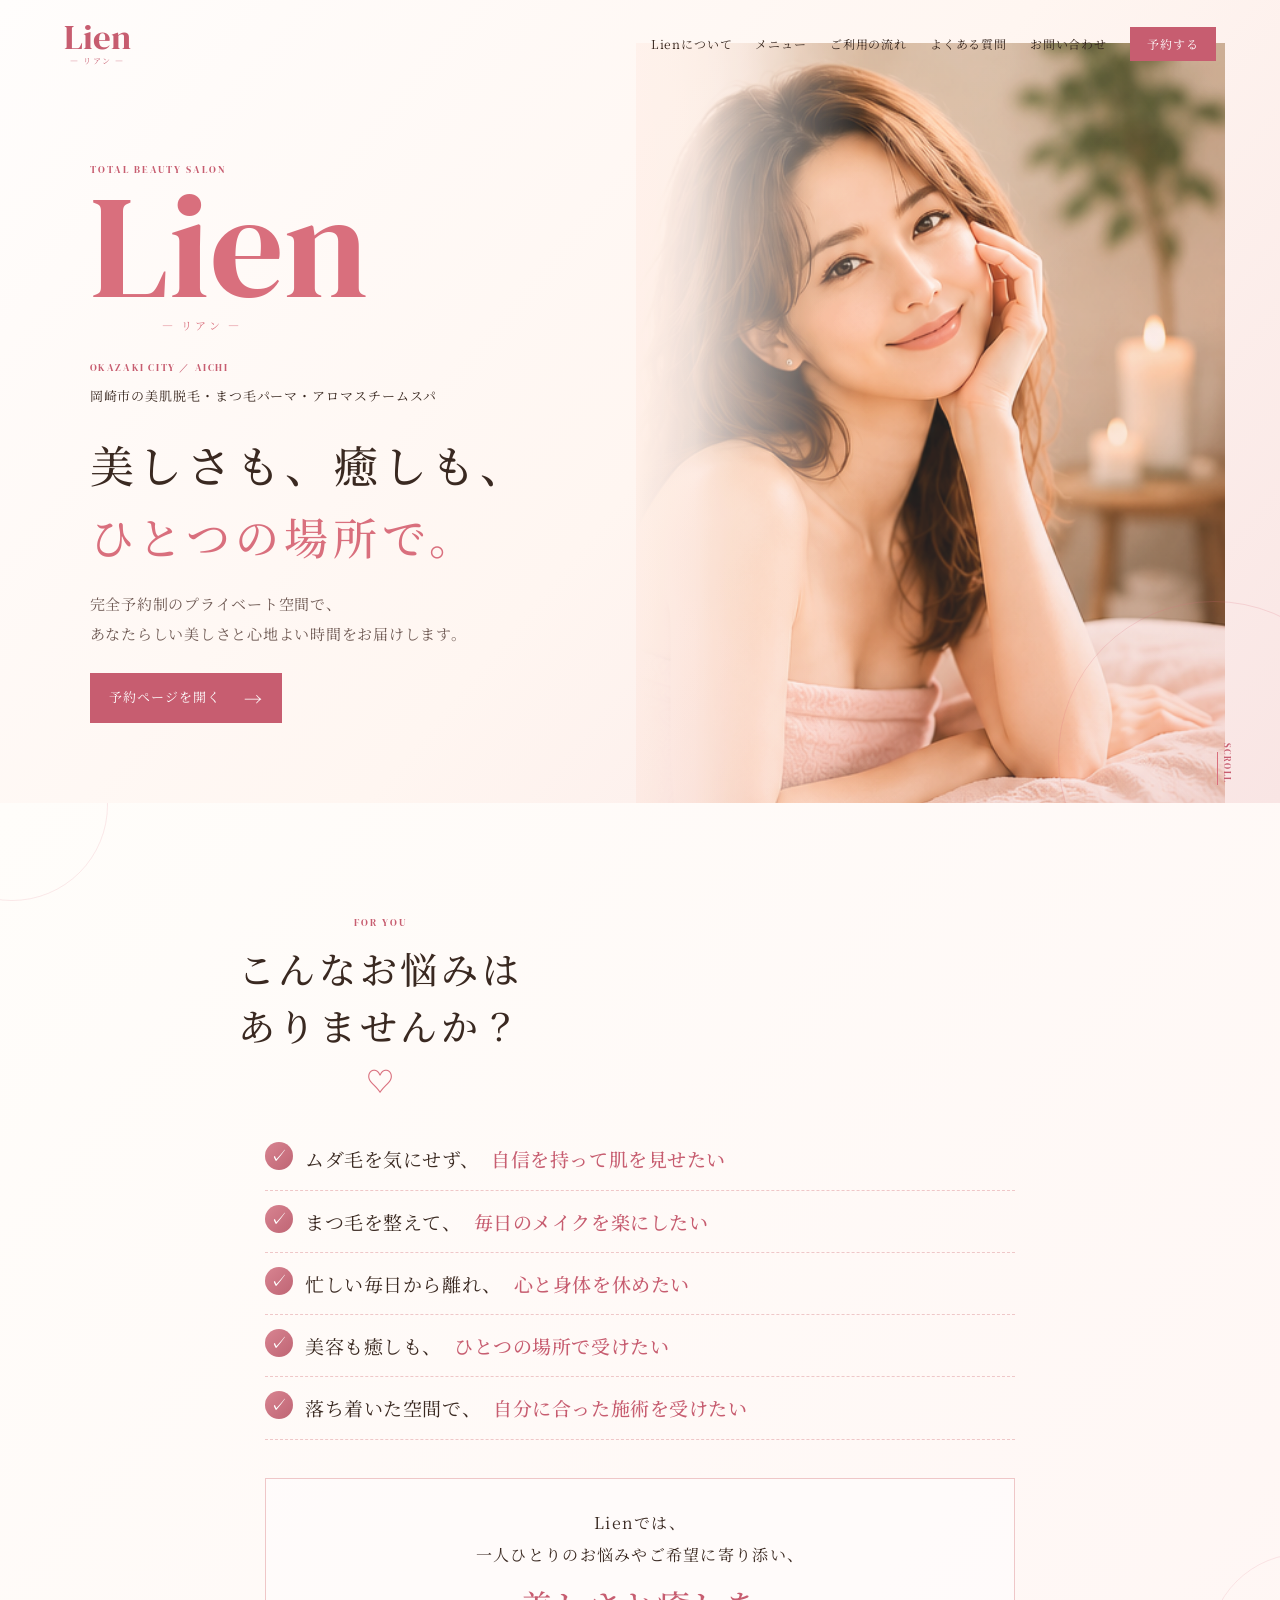
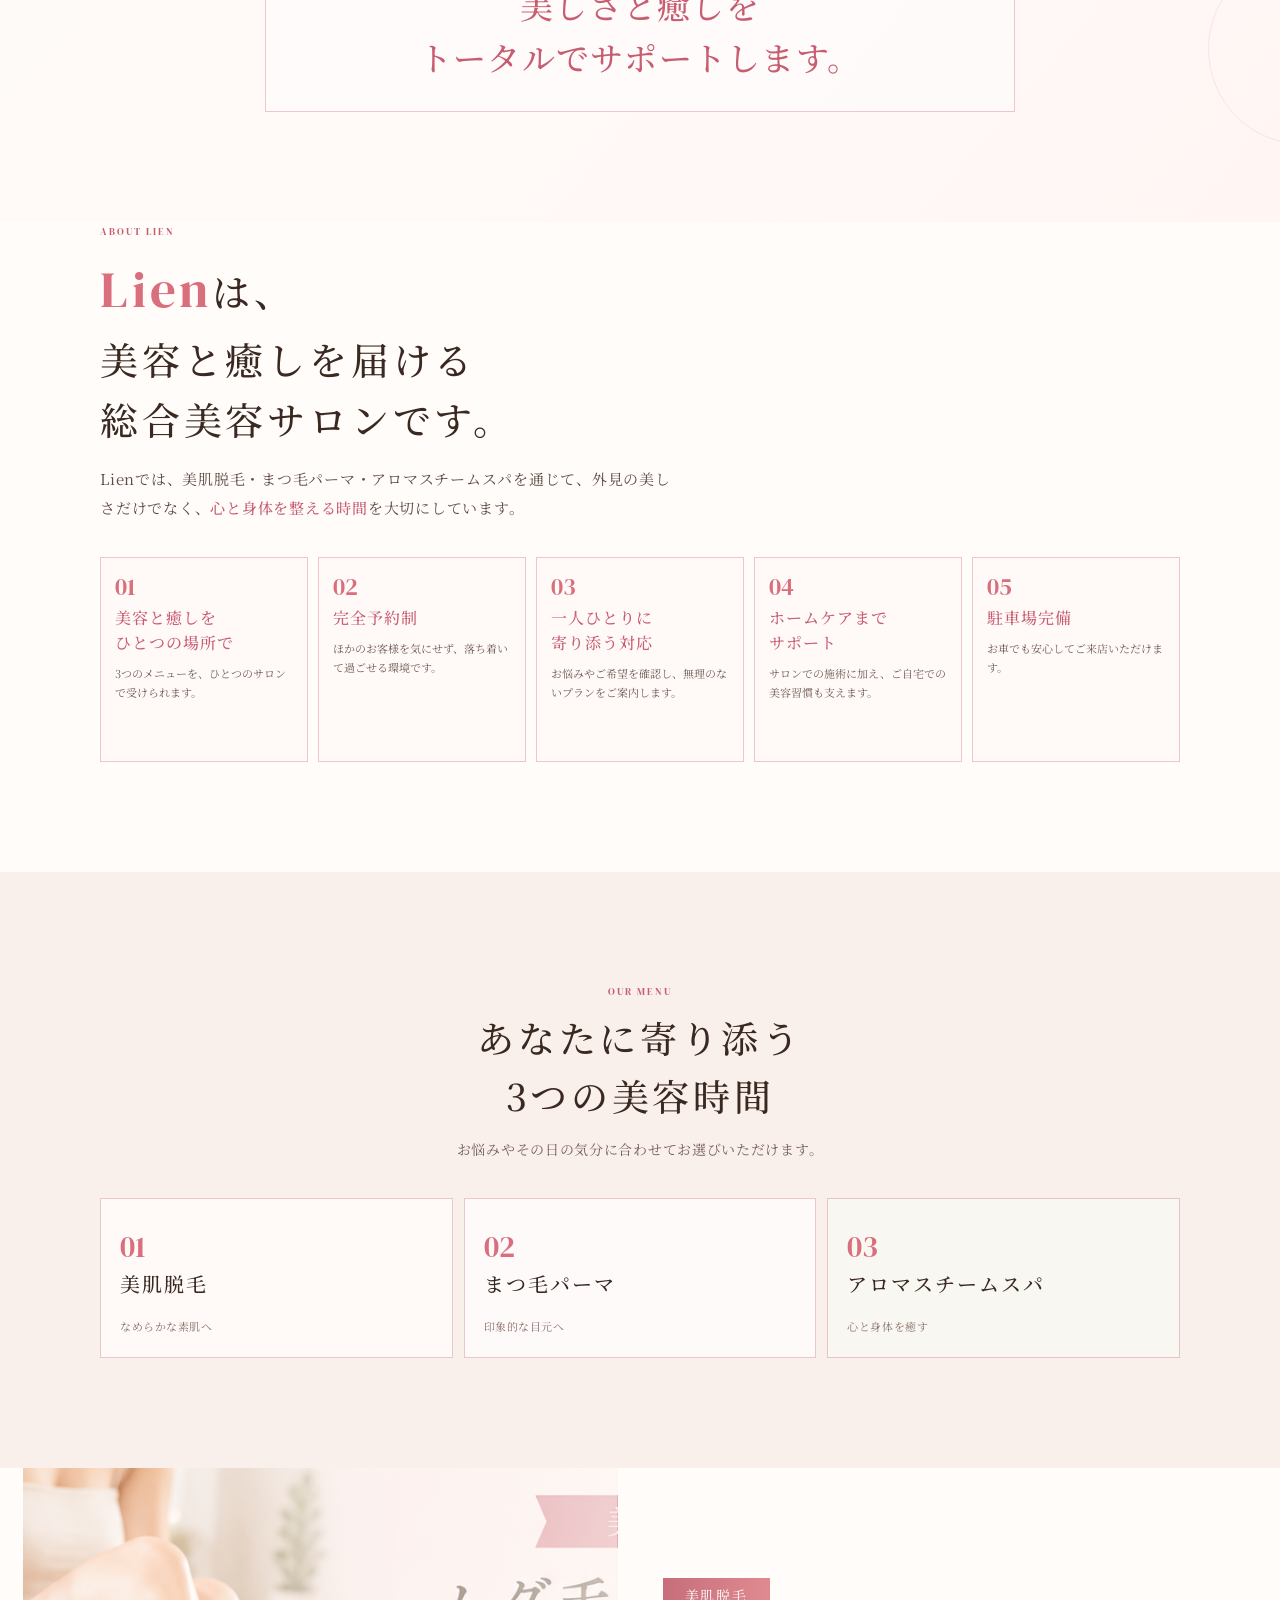
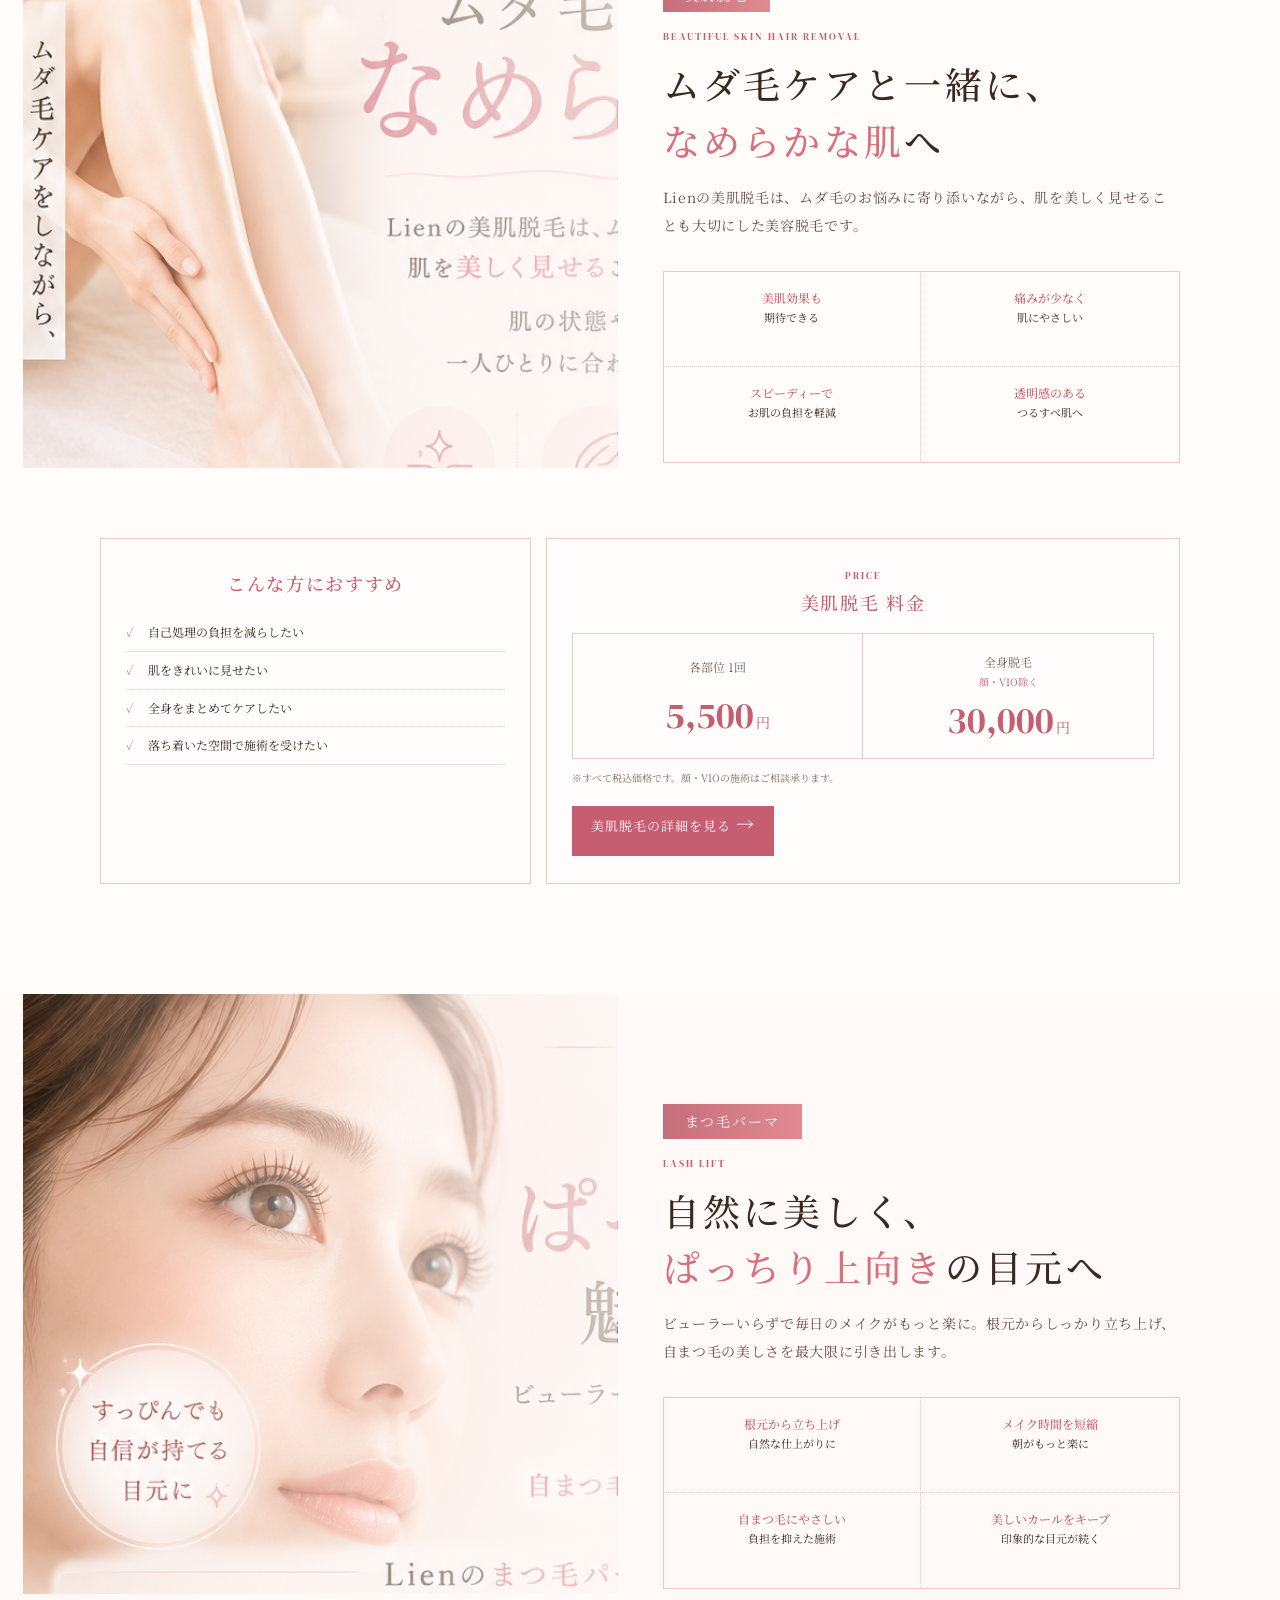
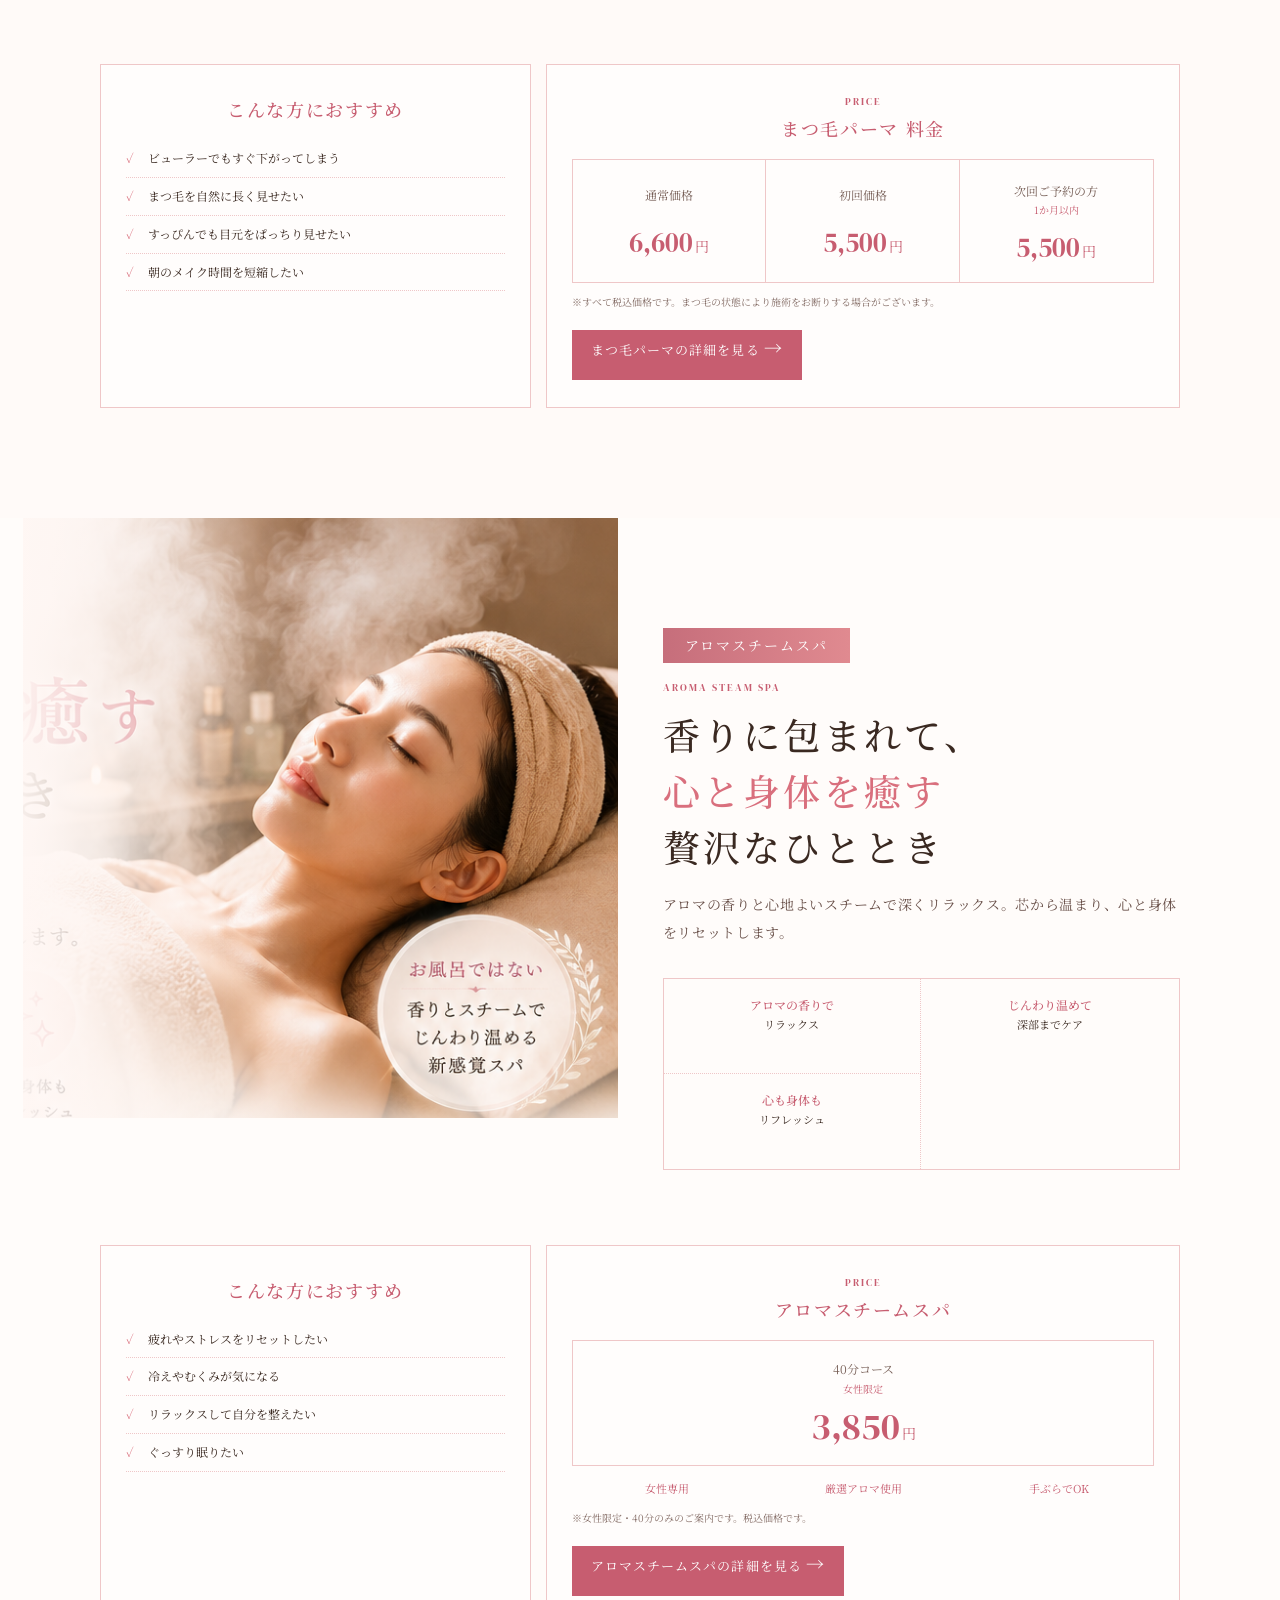
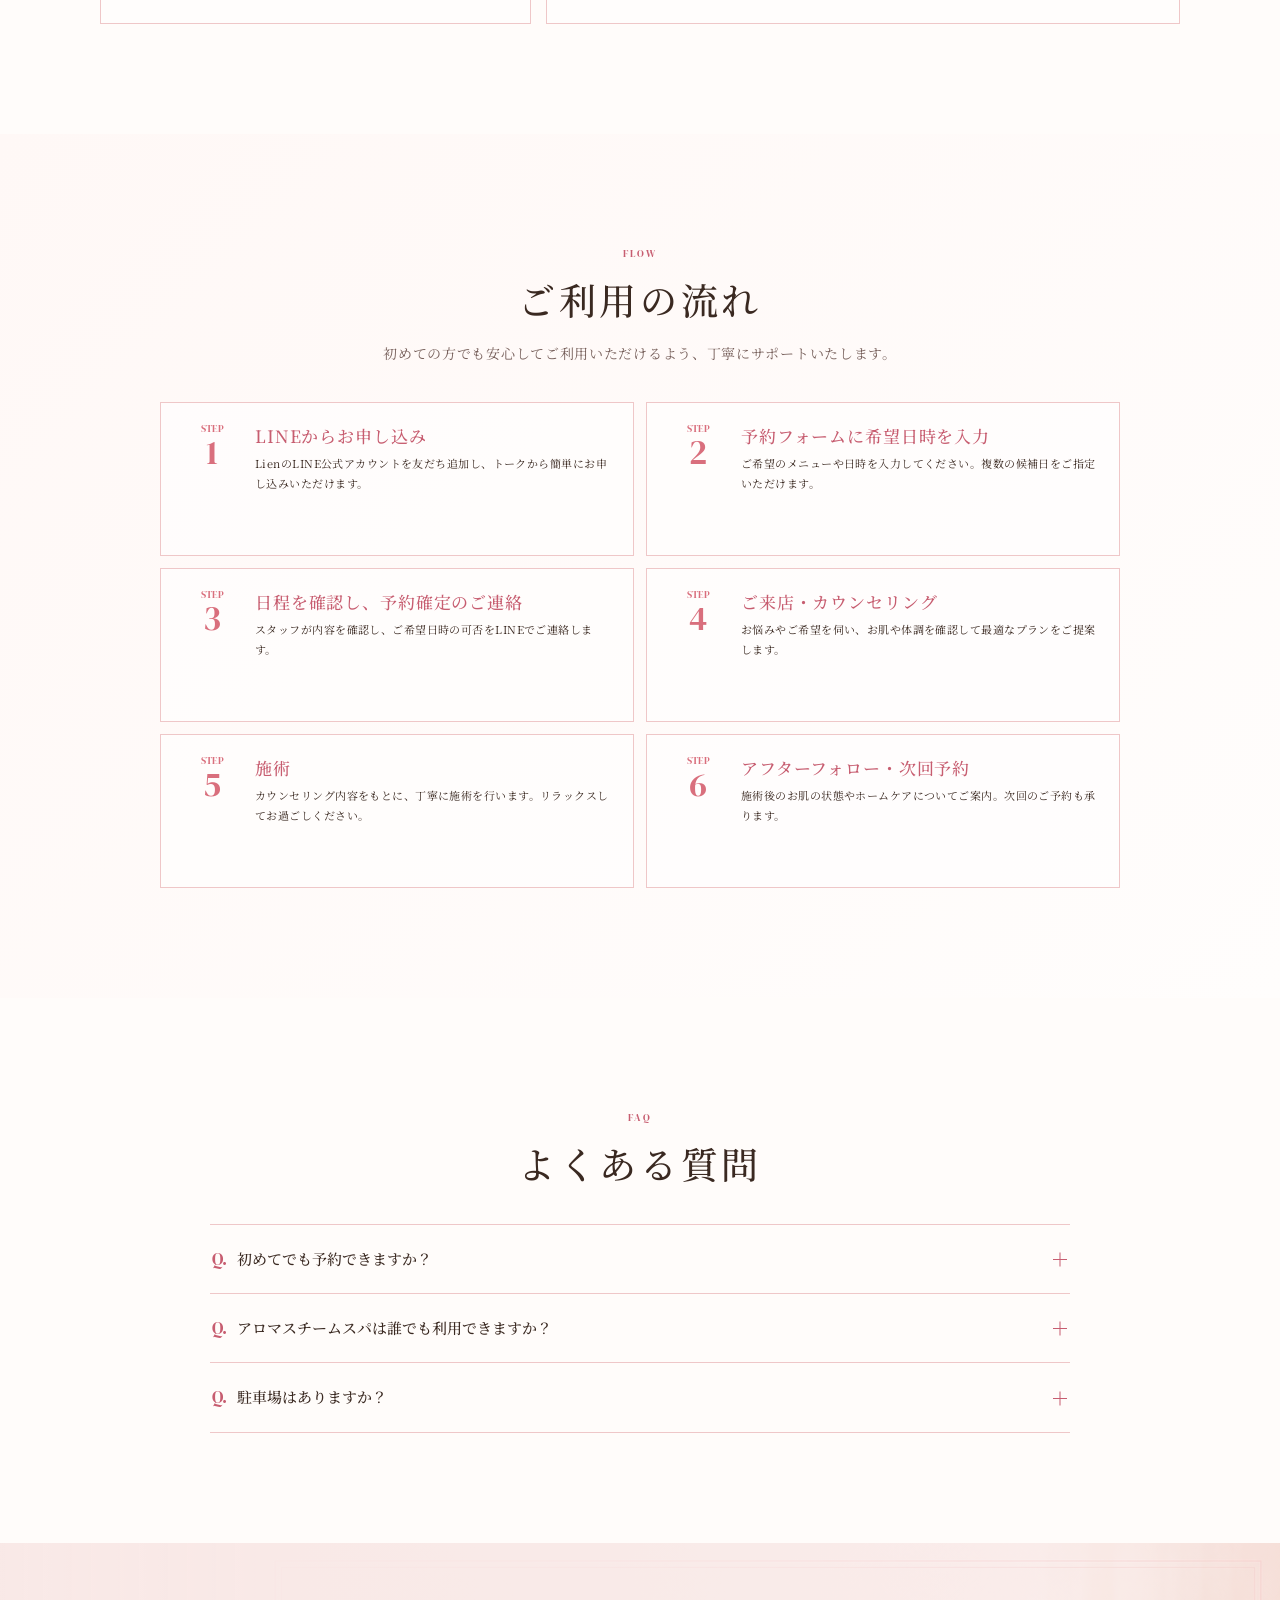
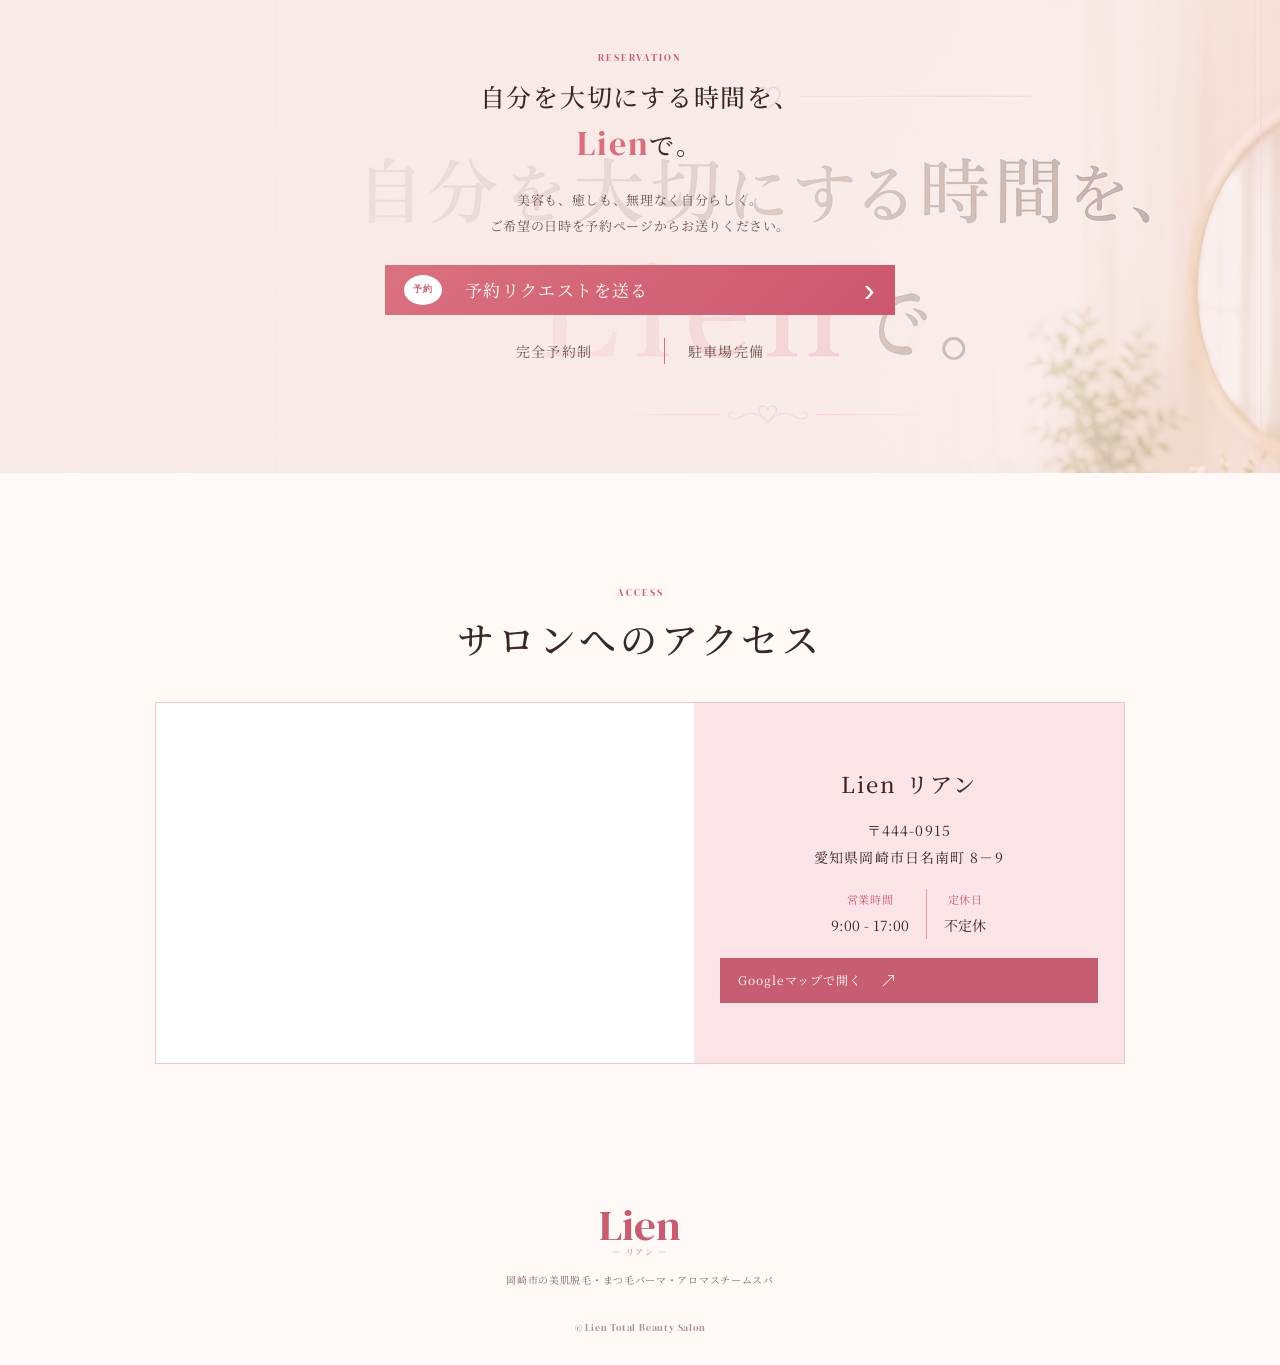
==== index.html @ c1c1b268 "Update index.html" ====
<!DOCTYPE html>
<html lang="ja">
  <head>
    <meta charset="UTF-8" />
    <meta name="viewport" content="width=device-width, initial-scale=1.0" />
    <meta name="description" content="岡崎市日名南町の総合美容サロンLien（リアン）。美肌脱毛・まつ毛パーマ・女性限定アロマスチームスパを、完全予約制の落ち着いた空間でご提供します。LINEから24時間ご予約・お問い合わせいただけます。" />
    <meta name="robots" content="index, follow" />
    <meta name="theme-color" content="#fff9f7" />
    <link rel="icon" type="image/png" href="assets/lavande-mark.png" />
    <link rel="apple-touch-icon" href="assets/lavande-mark.png" />
    <title>【岡崎市】美肌脱毛・まつ毛パーマ・アロマスチームスパ｜Lien（リアン）</title>
    <link rel="preconnect" href="https://fonts.googleapis.com" />
    <link rel="preconnect" href="https://fonts.gstatic.com" crossorigin />
    <link href="https://fonts.googleapis.com/css2?family=DM+Serif+Display:ital@0;1&family=Noto+Serif+JP:wght@400;500;600&display=swap" rel="stylesheet" />
    <link rel="stylesheet" href="styles.css" />
    <script type="application/ld+json">
      {
        "@context": "https://schema.org",
        "@type": "BeautySalon",
        "name": "Lien リアン",
        "description": "岡崎市の美肌脱毛・まつ毛パーマ・女性限定アロマスチームスパを提供する完全予約制の総合美容サロンです。",
        "address": {
          "@type": "PostalAddress",
          "postalCode": "444-0915",
          "addressRegion": "愛知県",
          "addressLocality": "岡崎市",
          "streetAddress": "日名南町8-9",
          "addressCountry": "JP"
        },
        "geo": {
          "@type": "GeoCoordinates",
          "latitude": 34.96939080920073,
          "longitude": 137.14083610571288
        },
        "priceRange": "¥¥",
        "hasMap": "https://www.google.com/maps/search/?api=1&query=Lien%20%E3%83%AA%E3%82%A2%E3%83%B3%20%E6%84%9B%E7%9F%A5%E7%9C%8C%E5%B2%A1%E5%B4%8E%E5%B8%82%E6%97%A5%E5%90%8D%E5%8D%97%E7%94%BA8-9",
        "sameAs": ["https://lin.ee/UqJdcnx"]
      }
    </script>
  </head>
  <body>
    <header class="site-header">
      <a class="logo" href="#top" aria-label="Lien トップへ">Lien<span>— リアン —</span></a>
      <button class="nav-toggle" type="button" aria-controls="site-nav" aria-expanded="false"><span></span><span></span><span></span><i>MENU</i></button>
      <nav class="site-nav" id="site-nav" aria-label="メインナビゲーション">
        <a href="#about">Lienについて</a>
        <a href="#menu">メニュー</a>
        <a href="#flow">ご利用の流れ</a>
        <a href="#faq">よくある質問</a>
        <a href="contact.html">お問い合わせ</a>
        <a class="nav-reserve" href="booking.html">予約する</a>
      </nav>
    </header>

    <main id="top">
      <section class="hero" aria-labelledby="hero-title">
        <div class="hero-photo" aria-hidden="true"></div>
        <div class="hero-content reveal">
          <p class="hero-kicker">TOTAL BEAUTY SALON</p>
          <p class="hero-logo">Lien</p>
          <p class="hero-kana">— リアン —</p>
          <p class="hero-location">OKAZAKI CITY ／ AICHI</p>
          <p class="hero-sub">岡崎市の美肌脱毛・まつ毛パーマ・アロマスチームスパ</p>
          <h1 id="hero-title">美しさも、癒しも、<br /><em>ひとつの場所で。</em></h1>
          <p class="hero-text">完全予約制のプライベート空間で、<br />あなたらしい美しさと心地よい時間をお届けします。</p>
          <a class="button button-pink" href="booking.html">予約ページを開く <b>→</b></a>
        </div>
        <span class="hero-scroll" aria-hidden="true">SCROLL</span>
      </section>

      <section class="concerns section" aria-labelledby="concerns-title">
        <div class="center-heading reveal">
          <p class="eyebrow">FOR YOU</p>
          <h2 id="concerns-title">こんなお悩みは<br />ありませんか？</h2>
          <span class="ornament" aria-hidden="true">♡</span>
        </div>
        <ul class="concern-list">
          <li class="reveal"><span>✓</span>ムダ毛を気にせず、<strong>自信を持って肌を見せたい</strong></li>
          <li class="reveal"><span>✓</span>まつ毛を整えて、<strong>毎日のメイクを楽にしたい</strong></li>
          <li class="reveal"><span>✓</span>忙しい毎日から離れ、<strong>心と身体を休めたい</strong></li>
          <li class="reveal"><span>✓</span>美容も癒しも、<strong>ひとつの場所で受けたい</strong></li>
          <li class="reveal"><span>✓</span>落ち着いた空間で、<strong>自分に合った施術を受けたい</strong></li>
        </ul>
        <div class="support-message reveal"><p>Lienでは、<br>一人ひとりのお悩みやご希望に寄り添い、<br /><strong>美しさと癒しを<br />トータルでサポートします。</strong></p></div>
      </section>

      <section id="about" class="about section" aria-labelledby="about-title">
        <div class="about-copy reveal">
          <p class="eyebrow">ABOUT LIEN</p>
          <h2 id="about-title"><span>Lien</span>は、<br />美容と癒しを届ける<br />総合美容サロンです。</h2>
          <p>Lienでは、美肌脱毛・まつ毛パーマ・アロマスチームスパを通じて、外見の美しさだけでなく、<strong>心と身体を整える時間</strong>を大切にしています。</p>
        </div>
        <div class="about-grid">
          <article class="about-card reveal"><p class="card-number">01</p><h3>美容と癒しを<br />ひとつの場所で</h3><p>3つのメニューを、ひとつのサロンで受けられます。</p></article>
          <article class="about-card reveal"><p class="card-number">02</p><h3>完全予約制</h3><p>ほかのお客様を気にせず、落ち着いて過ごせる環境です。</p></article>
          <article class="about-card reveal"><p class="card-number">03</p><h3>一人ひとりに<br />寄り添う対応</h3><p>お悩みやご希望を確認し、無理のないプランをご案内します。</p></article>
          <article class="about-card reveal"><p class="card-number">04</p><h3>ホームケアまで<br />サポート</h3><p>サロンでの施術に加え、ご自宅での美容習慣も支えます。</p></article>
          <article class="about-card reveal"><p class="card-number">05</p><h3>駐車場完備</h3><p>お車でも安心してご来店いただけます。</p></article>
        </div>
      </section>

      <section id="menu" class="section menu-intro" aria-labelledby="menu-title">
        <div class="center-heading reveal"><p class="eyebrow">OUR MENU</p><h2 id="menu-title">あなたに寄り添う<br />3つの美容時間</h2><p>お悩みやその日の気分に合わせてお選びいただけます。</p></div>
        <div class="menu-cards">
          <a class="menu-card reveal" href="#hair"><span>01</span><strong>美肌脱毛</strong><small>なめらかな素肌へ</small></a>
          <a class="menu-card reveal" href="#lash"><span>02</span><strong>まつ毛パーマ</strong><small>印象的な目元へ</small></a>
          <a class="menu-card reveal" href="#steam"><span>03</span><strong>アロマスチームスパ</strong><small>心と身体を癒す</small></a>
        </div>
      </section>

      <section id="hair" class="service-detail hair-detail section" aria-labelledby="hair-title">
        <div class="service-visual" aria-hidden="true"></div>
        <div class="service-heading reveal"><p class="ribbon">美肌脱毛</p><p class="eyebrow">BEAUTIFUL SKIN HAIR REMOVAL</p><h2 id="hair-title">ムダ毛ケアと一緒に、<br /><em>なめらかな肌</em>へ</h2><p>Lienの美肌脱毛は、ムダ毛のお悩みに寄り添いながら、肌を美しく見せることも大切にした美容脱毛です。</p></div>
        <div class="merit-grid reveal"><p><b>美肌効果も</b><br />期待できる</p><p><b>痛みが少なく</b><br />肌にやさしい</p><p><b>スピーディーで</b><br />お肌の負担を軽減</p><p><b>透明感のある</b><br />つるすべ肌へ</p></div>
        <div class="service-bottom">
          <div class="recommend reveal"><h3>こんな方におすすめ</h3><ul><li>自己処理の負担を減らしたい</li><li>肌をきれいに見せたい</li><li>全身をまとめてケアしたい</li><li>落ち着いた空間で施術を受けたい</li></ul></div>
          <div class="price-panel reveal"><p class="eyebrow">PRICE</p><h3>美肌脱毛 料金</h3><dl><div><dt>各部位 1回</dt><dd>5,500<span>円</span></dd></div><div><dt>全身脱毛<br /><small>顔・VIO除く</small></dt><dd>30,000<span>円</span></dd></div></dl><p class="price-note">※すべて税込価格です。顔・VIOの施術はご相談承ります。</p><a class="button button-pink lp-link" style="margin-top:20px;display:inline-block" href="http://lavand8888.com/LPPage?id=Pe7dd9e9" target="_blank" rel="noopener noreferrer">美肌脱毛の詳細を見る <b>→</b></a></div>
        </div>
      </section>

      <section id="lash" class="service-detail lash-detail section" aria-labelledby="lash-title">
        <div class="service-visual" aria-hidden="true"></div>
        <div class="service-heading reveal"><p class="ribbon">まつ毛パーマ</p><p class="eyebrow">LASH LIFT</p><h2 id="lash-title">自然に美しく、<br /><em>ぱっちり上向き</em>の目元へ</h2><p>ビューラーいらずで毎日のメイクがもっと楽に。根元からしっかり立ち上げ、自まつ毛の美しさを最大限に引き出します。</p></div>
        <div class="merit-grid reveal"><p><b>根元から立ち上げ</b><br />自然な仕上がりに</p><p><b>メイク時間を短縮</b><br />朝がもっと楽に</p><p><b>自まつ毛にやさしい</b><br />負担を抑えた施術</p><p><b>美しいカールをキープ</b><br />印象的な目元が続く</p></div>
        <div class="service-bottom">
          <div class="recommend reveal"><h3>こんな方におすすめ</h3><ul><li>ビューラーでもすぐ下がってしまう</li><li>まつ毛を自然に長く見せたい</li><li>すっぴんでも目元をぱっちり見せたい</li><li>朝のメイク時間を短縮したい</li></ul></div>
          <div class="price-panel reveal"><p class="eyebrow">PRICE</p><h3>まつ毛パーマ 料金</h3><dl class="three-prices"><div><dt>通常価格</dt><dd>6,600<span>円</span></dd></div><div><dt>初回価格</dt><dd>5,500<span>円</span></dd></div><div><dt>次回ご予約の方<br /><small>1か月以内</small></dt><dd>5,500<span>円</span></dd></div></dl><p class="price-note">※すべて税込価格です。まつ毛の状態により施術をお断りする場合がございます。</p><a class="button button-pink lp-link" style="margin-top:20px;display:inline-block" href="https://lavand8888.com/LPPage?id=P6007c12" target="_blank" rel="noopener noreferrer">まつ毛パーマの詳細を見る <b>→</b></a></div>
        </div>
      </section>

      <section id="steam" class="service-detail steam-detail section" aria-labelledby="steam-title">
        <div class="service-visual" aria-hidden="true"></div>
        <div class="service-heading reveal"><p class="ribbon">アロマスチームスパ</p><p class="eyebrow">AROMA STEAM SPA</p><h2 id="steam-title">香りに包まれて、<br /><em>心と身体を癒す</em><br />贅沢なひととき</h2><p>アロマの香りと心地よいスチームで深くリラックス。芯から温まり、心と身体をリセットします。</p></div>
        <div class="merit-grid reveal"><p><b>アロマの香りで</b><br />リラックス</p><p><b>じんわり温めて</b><br />深部までケア</p><p><b>心も身体も</b><br />リフレッシュ</p></div>
        <div class="service-bottom">
          <div class="recommend reveal"><h3>こんな方におすすめ</h3><ul><li>疲れやストレスをリセットしたい</li><li>冷えやむくみが気になる</li><li>リラックスして自分を整えたい</li><li>ぐっすり眠りたい</li></ul></div>
          <div class="price-panel reveal"><p class="eyebrow">PRICE</p><h3>アロマスチームスパ</h3><dl><div><dt>40分コース<br /><small>女性限定</small></dt><dd>3,850<span>円</span></dd></div></dl><div class="spa-notes"><span>女性専用</span><span>厳選アロマ使用</span><span>手ぶらでOK</span></div><p class="price-note">※女性限定・40分のみのご案内です。税込価格です。</p><a class="button button-pink lp-link" style="margin-top:20px;display:inline-block" href="https://lavand8888.com/LPPage?id=P136ba24" target="_blank" rel="noopener noreferrer">アロマスチームスパの詳細を見る <b>→</b></a></div>
        </div>
      </section>

      <section id="flow" class="flow section" aria-labelledby="flow-title">
        <div class="center-heading reveal"><p class="eyebrow">FLOW</p><h2 id="flow-title">ご利用の流れ</h2><p>初めての方でも安心してご利用いただけるよう、丁寧にサポートいたします。</p></div>
        <ol class="flow-list">
          <li class="reveal"><b>STEP<br /><span>1</span></b><div><h3>LINEからお申し込み</h3><p>LienのLINE公式アカウントを友だち追加し、トークから簡単にお申し込みいただけます。</p></div></li>
          <li class="reveal"><b>STEP<br /><span>2</span></b><div><h3>予約フォームに希望日時を入力</h3><p>ご希望のメニューや日時を入力してください。複数の候補日をご指定いただけます。</p></div></li>
          <li class="reveal"><b>STEP<br /><span>3</span></b><div><h3>日程を確認し、予約確定のご連絡</h3><p>スタッフが内容を確認し、ご希望日時の可否をLINEでご連絡します。</p></div></li>
          <li class="reveal"><b>STEP<br /><span>4</span></b><div><h3>ご来店・カウンセリング</h3><p>お悩みやご希望を伺い、お肌や体調を確認して最適なプランをご提案します。</p></div></li>
          <li class="reveal"><b>STEP<br /><span>5</span></b><div><h3>施術</h3><p>カウンセリング内容をもとに、丁寧に施術を行います。リラックスしてお過ごしください。</p></div></li>
          <li class="reveal"><b>STEP<br /><span>6</span></b><div><h3>アフターフォロー・次回予約</h3><p>施術後のお肌の状態やホームケアについてご案内。次回のご予約も承ります。</p></div></li>
        </ol>
      </section>

      <section id="faq" class="faq section" aria-labelledby="faq-title">
        <div class="center-heading reveal"><p class="eyebrow">FAQ</p><h2 id="faq-title">よくある質問</h2></div>
        <div class="faq-list">
          <article class="faq-item reveal"><h3><button type="button" aria-expanded="false"><span>Q.</span> 初めてでも予約できますか？<i aria-hidden="true"></i></button></h3><div class="faq-answer"><p><b>A.</b> はい。初めての方にはカウンセリングのお時間を設け、メニューや施術の流れを丁寧にご説明します。</p></div></article>
          <article class="faq-item reveal"><h3><button type="button" aria-expanded="false"><span>Q.</span> アロマスチームスパは誰でも利用できますか？<i aria-hidden="true"></i></button></h3><div class="faq-answer"><p><b>A.</b> アロマスチームスパは女性限定のメニューです。40分コースのみご案内しています。</p></div></article>
          <article class="faq-item reveal"><h3><button type="button" aria-expanded="false"><span>Q.</span> 駐車場はありますか？<i aria-hidden="true"></i></button></h3><div class="faq-answer"><p><b>A.</b> はい、駐車場を完備しております。お車でも安心してご来店ください。</p></div></article>
        </div>
      </section>

      <section id="reserve" class="reservation" aria-labelledby="reserve-title">
        <div class="reservation-photo" aria-hidden="true"></div>
        <div class="reservation-inner reveal"><p class="eyebrow">RESERVATION</p><h2 id="reserve-title">自分を大切にする時間を、<br /><span>Lien</span>で。</h2><p>美容も、癒しも、無理なく自分らしく。<br />ご希望の日時を予約ページからお送りください。</p><a class="line-button" href="booking.html"><span>予約</span> 予約リクエストを送る <b>›</b></a><div class="reservation-points"><span>完全予約制</span><span>駐車場完備</span></div></div>
      </section>

      <section class="access section" aria-labelledby="access-title">
        <div class="center-heading reveal"><p class="eyebrow">ACCESS</p><h2 id="access-title">サロンへのアクセス</h2></div>
        <div class="access-grid">
          <div class="map-frame reveal">
            <iframe src="https://www.google.com/maps/embed?pb=!1m14!1m8!1m3!1d26155.91949386299!2d137.14083610571288!3d34.96939080920073!3m2!1i1024!2i768!4f13.1!3m3!1m2!1s0x6004a333ef335e59%3A0x86d9b7ca92ac959f!2zTGllbiDjg6rjgqLjg7M!5e0!3m2!1sja!2sjp!4v1785641365068!5m2!1sja!2sjp" title="Lien リアンのGoogleマップ" allowfullscreen="" loading="lazy" referrerpolicy="strict-origin-when-cross-origin"></iframe>
          </div>
          <div class="access-info reveal">
            <h3>Lien リアン</h3>
            <address>〒444-0915<br />愛知県岡崎市日名南町 8－9</address>
            <dl><div><dt>営業時間</dt><dd>9:00 - 17:00</dd></div><div><dt>定休日</dt><dd>不定休</dd></div></dl>
            <a class="map-link" href="https://www.google.com/maps/search/?api=1&amp;query=Lien%20%E3%83%AA%E3%82%A2%E3%83%B3%20%E6%84%9B%E7%9F%A5%E7%9C%8C%E5%B2%A1%E5%B4%8E%E5%B8%82%E6%97%A5%E5%90%8D%E5%8D%97%E7%94%BA8-9" target="_blank" rel="noopener noreferrer">Googleマップで開く <span>↗</span></a>
          </div>
        </div>
      </section>
    </main>
    <footer class="site-footer"><a class="logo" href="#top">Lien<span>— リアン —</span></a><p>岡崎市の美肌脱毛・まつ毛パーマ・アロマスチームスパ</p><small>© Lien Total Beauty Salon</small></footer>
    <a class="mobile-line-cta" href="booking.html"><span>予約</span> 予約する <b>→</b></a>
    <script src="script.js"></script>
  </body>
</html>
---- styles.css ----
:root { --ink:#3a2921; --rose:#d96f7d; --rose-dark:#c75d70; --rose-pale:#fbe8e7; --paper:#fffcfa; --cream:#fff7f3; --line:#efc7c8; --green:#61a947; --serif:"Noto Serif JP","Yu Mincho",serif; --display:"DM Serif Display",Georgia,serif; }
* { box-sizing:border-box; }
html { scroll-behavior:smooth; }
body { margin:0; overflow-x:hidden; color:var(--ink); background:var(--paper); font-family:var(--serif); font-size:15px; line-height:1.9; }
a { color:inherit; } button { font:inherit; color:inherit; }
.site-header { position:absolute; z-index:10; top:0; display:flex; width:100%; padding:17px 20px; align-items:center; justify-content:space-between; }
.site-header { transition:background .25s ease,box-shadow .25s ease,padding .25s ease; }.site-header.is-scrolled { position:fixed; background:rgba(255,252,250,.94); box-shadow:0 4px 20px rgba(76,40,37,.08); backdrop-filter:blur(10px); }
.logo { display:inline-flex; flex-direction:column; color:var(--rose-dark); font-family:var(--display); font-size:35px; line-height:.75; text-decoration:none; }
.logo span { margin-top:8px; font-family:var(--serif); font-size:8px; letter-spacing:.2em; text-align:center; }
.nav-toggle { z-index:11; display:grid; width:43px; height:38px; padding:7px 0 0; border:0; background:transparent; justify-items:center; cursor:pointer; }
.nav-toggle span { width:25px; height:1px; background:var(--rose-dark); transition:transform .25s ease,opacity .25s ease; }
.nav-toggle i { margin-top:-2px; color:var(--rose-dark); font-family:var(--display); font-size:7px; font-style:normal; letter-spacing:.12em; }
.nav-toggle.is-open span:nth-child(1) { transform:translateY(8px) rotate(45deg); }.nav-toggle.is-open span:nth-child(2) { opacity:0; }.nav-toggle.is-open span:nth-child(3) { transform:translateY(-8px) rotate(-45deg); }
.site-nav { position:absolute; top:0; right:0; display:flex; width:min(285px,78vw); padding:85px 29px 27px; flex-direction:column; gap:16px; background:rgba(255,252,250,.97); box-shadow:0 12px 35px rgba(77,37,31,.1); opacity:0; pointer-events:none; transform:translateX(100%); transition:transform .3s ease,opacity .3s ease; }
.site-nav.is-open { opacity:1; pointer-events:auto; transform:translateX(0); }.site-nav a { color:var(--ink); font-size:13px; letter-spacing:.07em; text-decoration:none; }.site-nav .nav-reserve { display:grid; height:42px; margin-top:5px; place-items:center; color:#fff; background:var(--rose-dark); }
.hero { position:relative; min-height:680px; padding:139px 25px 58px; overflow:hidden; background:linear-gradient(130deg,#fffdfc 0%,#fff6f1 53%,#f9e5e4 100%); }
.hero::after { position:absolute; right:-90px; bottom:-110px; width:310px; height:310px; border:1px solid rgba(217,111,125,.2); border-radius:50%; content:""; }.hero-photo { position:absolute; z-index:0; right:-72px; bottom:0; width:86%; height:570px; opacity:.72; background-image:linear-gradient(90deg,#fff8f5 0%,rgba(255,248,245,.9) 10%,rgba(255,248,245,0) 39%),url("assets/hero-pink.png"); background-repeat:no-repeat; background-size:100% 100%,850px auto; background-position:0,right top; mix-blend-mode:multiply; }
.hero-content { position:relative; z-index:1; max-width:360px; }.hero-kicker,.eyebrow { margin:0; color:var(--rose-dark); font-family:var(--display); font-size:10px; letter-spacing:.2em; }.hero-logo { margin:12px 0 0; color:var(--rose); font-family:var(--display); font-size:94px; line-height:.76; }.hero-kana { margin:13px 0 22px 47px; color:var(--rose); font-size:11px; letter-spacing:.25em; }.hero-sub { margin:0 0 19px; font-size:11px; letter-spacing:.07em; }
.hero-location { margin:0 0 7px; color:var(--rose-dark); font-family:var(--display); font-size:10px; letter-spacing:.16em; }
h1,h2,h3,p { overflow-wrap:break-word; } h1 { margin:0; font-size:33px; font-weight:500; letter-spacing:.11em; line-height:1.65; } h1 em,.service-heading h2 em { color:var(--rose); font-style:normal; }.hero-text { margin:16px 0 24px; color:#6e5953; font-size:13px; letter-spacing:.05em; line-height:2; }
.button,.line-button { display:inline-flex; min-height:50px; padding:0 19px; align-items:center; justify-content:center; gap:23px; font-size:13px; letter-spacing:.08em; text-decoration:none; transition:transform .25s ease,filter .25s ease; }.button:hover,.line-button:hover { filter:brightness(.96); transform:translateY(-3px); }.button-pink { color:#fff; background:var(--rose-dark); }.button b { font-size:18px; font-weight:400; }.hero-scroll { position:absolute; z-index:2; right:20px; bottom:18px; color:var(--rose-dark); font-family:var(--display); font-size:9px; letter-spacing:.16em; writing-mode:vertical-rl; }.hero-scroll::after { display:block; width:1px; height:33px; margin:9px auto 0; background:var(--rose); content:""; }
.section { padding:78px 23px; }.center-heading { max-width:560px; text-align:center; }.center-heading:not(.reveal) { margin:auto; }.center-heading h2 { margin:8px 0 12px; font-size:28px; font-weight:500; letter-spacing:.1em; line-height:1.55; }.center-heading>p:last-child { margin:0; color:#765f5a; font-size:12px; letter-spacing:.05em; }.ornament { display:block; margin-top:10px; color:var(--rose); font-size:28px; line-height:1; }
.concerns { position:relative; overflow:hidden; background:linear-gradient(130deg,#fffdfa,#fff6f4); }.concerns::before,.concerns::after { position:absolute; width:190px; height:190px; border:1px solid rgba(217,111,125,.15); border-radius:50%; content:""; }.concerns::before { top:-94px; left:-84px; }.concerns::after { right:-120px; bottom:77px; }.concern-list { position:relative; z-index:1; max-width:750px; margin:34px auto 38px; padding:0; list-style:none; }.concern-list li { display:flex; padding:14px 0; align-items:flex-start; gap:12px; border-bottom:1px dashed var(--line); font-size:15px; letter-spacing:.03em; line-height:1.75; }.concern-list span { display:grid; width:28px; height:28px; flex:0 0 28px; place-items:center; border-radius:50%; color:#fff; background:linear-gradient(135deg,#d88491,#bf6574); font-family:sans-serif; font-size:17px; }.concern-list strong { color:var(--rose-dark); font-weight:500; }.support-message { position:relative; z-index:1; max-width:750px; margin:auto; padding:28px 18px; border:1px solid var(--line); background:rgba(255,253,252,.7); text-align:center; }.support-message p { margin:0; font-size:14px; letter-spacing:.08em; line-height:2; }.support-message strong { display:inline-block; margin-top:8px; color:var(--rose-dark); font-size:26px; font-weight:500; line-height:1.58; }
.about { position:relative; overflow:hidden; padding-top:0; background:var(--paper); }.about-photo { height:250px; margin:0 -23px 42px; background-image:linear-gradient(90deg,rgba(255,247,244,.9),rgba(255,247,244,0)),url("assets/salon.png"); background-repeat:no-repeat; background-size:100% 100%,1024px auto; background-position:0,right top; }.about-copy { position:relative; max-width:580px; }.about-copy h2 { margin:8px 0 16px; font-size:29px; font-weight:500; letter-spacing:.1em; line-height:1.58; }.about-copy h2 span { color:var(--rose); font-family:var(--display); font-size:1.34em; }.about-copy>p:last-child { margin:0; color:#5e4942; font-size:14px; letter-spacing:.05em; }.about-copy strong { color:var(--rose-dark); font-weight:500; }.about-grid { display:grid; margin-top:35px; grid-template-columns:1fr 1fr; gap:10px; }.about-card { min-height:179px; padding:17px 14px; border:1px solid var(--line); background:#fffaf8; }.about-card:last-child { grid-column:1/-1; min-height:auto; }.card-number { margin:0; color:var(--rose); font-family:var(--display); font-size:24px; line-height:1; }.about-card h3 { margin:7px 0 8px; color:var(--rose-dark); font-size:16px; font-weight:500; letter-spacing:.06em; line-height:1.55; }.about-card>p:last-child { margin:0; color:#725c55; font-size:11px; line-height:1.75; }
.menu-intro { background:#f9efeb; }.menu-intro .center-heading { margin:auto; }.menu-cards { display:grid; margin-top:35px; gap:11px; }.menu-card { display:grid; min-height:122px; padding:19px; grid-template-columns:48px 1fr; align-content:center; column-gap:14px; border:1px solid rgba(198,104,119,.35); background:#fff9f7; text-decoration:none; }.menu-card:nth-child(2) { background:#fffafa; }.menu-card:nth-child(3) { background:#f8f7f1; }.menu-card span { grid-row:1 / span 2; color:var(--rose); font-family:var(--display); font-size:30px; }.menu-card strong { align-self:end; font-size:19px; font-weight:500; letter-spacing:.1em; }.menu-card small { align-self:start; margin-top:3px; color:#8a7169; font-size:11px; letter-spacing:.05em; }
.service-detail { position:relative; overflow:hidden; background:var(--paper); }.service-detail:nth-of-type(even) { background:#fffaf8; }.service-visual { height:265px; margin:-78px -23px 41px; background-repeat:no-repeat; background-size:1024px auto; }.hair-detail .service-visual { background-image:linear-gradient(90deg,rgba(255,247,244,.05),rgba(255,247,244,.7)),url("assets/hair.png"); background-size:100% 100%,900px auto; background-position:0,-67px top; }.lash-detail .service-visual { background-image:linear-gradient(90deg,rgba(255,247,244,.05),rgba(255,247,244,.7)),url("assets/lash.png"); background-size:100% 100%,820px auto; background-position:0,-25px top; }.steam-detail .service-visual { background-image:linear-gradient(90deg,rgba(255,247,244,.95),rgba(255,247,244,0) 48%),url("assets/steam.png"); background-size:100% 100%,820px auto; background-position:0,right top; }.service-heading { position:relative; max-width:690px; }.ribbon { display:inline-block; margin:0 0 15px; padding:4px 22px; color:#fff; background:linear-gradient(90deg,#c66e7b,#e08a90); font-size:14px; letter-spacing:.14em; }.service-heading h2 { margin:9px 0 15px; font-size:29px; font-weight:500; letter-spacing:.09em; line-height:1.52; }.service-heading>p:last-child { margin:0; color:#684f48; font-size:13px; letter-spacing:.05em; line-height:2; }.merit-grid { display:grid; margin:32px 0; grid-template-columns:1fr 1fr; border:1px solid var(--line); }.merit-grid p { min-height:95px; margin:0; padding:15px 11px; border-right:1px dotted var(--line); border-bottom:1px dotted var(--line); font-size:11px; line-height:1.75; text-align:center; }.merit-grid p:nth-child(2n) { border-right:0; }.merit-grid p:nth-last-child(-n+2) { border-bottom:0; }.merit-grid b { color:var(--rose-dark); font-size:12px; font-weight:500; }.service-bottom { display:grid; gap:15px; }.recommend,.price-panel { padding:22px 18px; border:1px solid var(--line); background:#fffdfc; }.recommend h3,.price-panel h3 { margin:0 0 14px; color:var(--rose-dark); font-size:18px; font-weight:500; letter-spacing:.09em; text-align:center; }.recommend ul { margin:0; padding:0; list-style:none; }.recommend li { position:relative; padding:7px 0 7px 22px; border-bottom:1px dotted var(--line); font-size:12px; }.recommend li::before { position:absolute; left:0; color:var(--rose); content:"✓"; }.price-panel>.eyebrow { text-align:center; }.price-panel dl { display:grid; margin:0; grid-template-columns:1fr 1fr; border:1px solid var(--line); }.price-panel dl div { display:grid; min-height:124px; padding:14px 6px; place-items:center; border-right:1px solid var(--line); text-align:center; }.price-panel dl div:last-child { border-right:0; }.price-panel dt { color:#765e56; font-size:12px; line-height:1.55; }.price-panel dt small { color:var(--rose-dark); }.price-panel dd { margin:0; color:var(--rose-dark); font-family:var(--display); font-size:37px; line-height:1; white-space:nowrap; }.price-panel dd span { margin-left:2px; font-family:var(--serif); font-size:14px; }.price-note { margin:10px 0 0; color:#836b64; font-size:10px; line-height:1.7; }.three-prices { grid-template-columns:1fr 1fr 1fr!important; }.three-prices div { min-height:122px!important; }.three-prices dd { font-size:27px; }.spa-notes { display:flex; padding-top:12px; justify-content:space-around; gap:5px; color:var(--rose-dark); font-size:11px; text-align:center; }.spa-notes span { flex:1; }
.flow { position:relative; background:linear-gradient(135deg,#fff8f6,#fffdfc); }.flow .center-heading { margin:auto; }.flow-list { display:grid; max-width:960px; margin:35px auto 0; padding:0; list-style:none; gap:9px; }.flow-list li { display:grid; padding:18px 15px; grid-template-columns:54px 1fr; gap:12px; border:1px solid var(--line); background:rgba(255,255,255,.62); }.flow-list b { color:var(--rose); font-family:var(--display); font-size:10px; font-weight:400; line-height:1.1; text-align:center; }.flow-list b span { font-size:34px; }.flow-list h3 { margin:0 0 5px; color:var(--rose-dark); font-size:16px; font-weight:500; letter-spacing:.05em; line-height:1.55; }.flow-list p { margin:0; font-size:11px; letter-spacing:.04em; line-height:1.8; }
.faq { background:var(--paper); }.faq .center-heading { margin:auto; }.faq-list { max-width:860px; margin:32px auto 0; border-top:1px solid var(--line); }.faq-item { border-bottom:1px solid var(--line); }.faq-item h3 { margin:0; }.faq-item button { display:flex; width:100%; padding:18px 2px; align-items:center; gap:10px; border:0; background:transparent; cursor:pointer; font-size:13px; font-weight:500; text-align:left; }.faq-item button span,.faq-answer b { color:var(--rose-dark); font-family:var(--display); font-size:17px; font-weight:400; }.faq-item button i { position:relative; width:16px; height:16px; margin-left:auto; flex:0 0 16px; }.faq-item button i::before,.faq-item button i::after { position:absolute; top:8px; left:1px; width:14px; height:1px; background:var(--rose-dark); content:""; transition:transform .25s ease; }.faq-item button i::after { transform:rotate(90deg); }.faq-item.is-open button i::after { transform:rotate(0); }.faq-answer { max-height:0; overflow:hidden; transition:max-height .3s ease; }.faq-answer p { margin:0; padding:0 2px; color:#6f5750; font-size:12px; line-height:1.9; }.faq-item.is-open .faq-answer { max-height:170px; }.faq-item.is-open .faq-answer p { padding-bottom:18px; }
.reservation { position:relative; min-height:515px; overflow:hidden; background:#f9e9e7; }.reservation-photo { position:absolute; inset:0; opacity:.4; background-image:linear-gradient(90deg,#f9e9e7 0%,rgba(249,233,231,.75) 48%,rgba(249,233,231,.12)),url("assets/reserve.png"); background-repeat:no-repeat; background-size:100% 100%,1024px auto; background-position:0,right top; }.reservation-inner { position:relative; z-index:1; max-width:560px; margin:auto; padding:72px 25px 55px; text-align:center; }.reservation h2 { margin:9px 0 17px; font-size:25px; font-weight:500; letter-spacing:.07em; line-height:1.6; }.reservation h2 span { color:var(--rose); font-family:var(--display); font-size:1.35em; }.reservation-inner>p:not(.eyebrow) { margin:0; color:#6d554e; font-size:13px; letter-spacing:.05em; line-height:2; }.line-button { width:100%; margin-top:26px; color:#fff; background:linear-gradient(135deg,#da7180,#cc576e); font-size:17px; }.line-button span { display:grid; width:38px; height:30px; place-items:center; border-radius:50%; color:var(--rose-dark); background:#fff; font-family:sans-serif; font-size:9px; font-weight:bold; }.line-button b { margin-left:auto; font-family:sans-serif; font-size:33px; font-weight:400; line-height:0; }.reservation-points { display:flex; max-width:320px; margin:23px auto 0; justify-content:space-around; color:#6d5048; font-size:14px; letter-spacing:.08em; }.reservation-points span+span { padding-left:23px; border-left:1px solid var(--rose); }
.access { background:#fffaf8; }.access .center-heading { margin:auto; }.access-grid { display:grid; max-width:970px; margin:35px auto 0; border:1px solid var(--line); background:#fff; }.map-frame { min-height:280px; }.map-frame iframe { display:block; width:100%; height:100%; min-height:280px; border:0; }.access-info { padding:27px 24px; background:#fbe4e8; text-align:center; }.access-info h3 { margin:0 0 12px; font-size:22px; font-weight:500; letter-spacing:.1em; }.access-info address { font-style:normal; font-size:14px; letter-spacing:.08em; line-height:1.9; }.access-info dl { display:flex; max-width:350px; margin:19px auto; justify-content:center; gap:0; }.access-info dl div { padding:0 17px; }.access-info dl div+div { border-left:1px solid #df9da7; }.access-info dt { color:var(--rose-dark); font-size:11px; letter-spacing:.08em; }.access-info dd { margin:2px 0 0; font-size:14px; white-space:nowrap; }.map-link { display:inline-flex; min-height:45px; padding:0 18px; align-items:center; gap:18px; color:#fff; background:var(--rose-dark); font-size:12px; letter-spacing:.08em; text-decoration:none; transition:transform .25s ease,filter .25s ease; }.map-link:hover { filter:brightness(.96); transform:translateY(-2px); }.map-link span { font-size:17px; }
.site-footer { padding:35px 20px 25px; background:#fffaf8; text-align:center; }.site-footer .logo { align-items:center; font-size:43px; }.site-footer p { margin:15px 0 22px; color:#7f675f; font-size:10px; letter-spacing:.07em; }.site-footer small { color:#ad918b; font-family:var(--display); font-size:10px; letter-spacing:.08em; }
.mobile-line-cta { position:fixed; z-index:20; right:15px; bottom:15px; display:inline-flex; min-height:49px; padding:0 16px; align-items:center; gap:10px; border-radius:4px; color:#fff; background:linear-gradient(135deg,#6bb95a,#4d9e40); box-shadow:0 7px 20px rgba(49,104,45,.24); font-size:12px; font-weight:500; letter-spacing:.04em; text-decoration:none; transition:transform .25s ease; }.mobile-line-cta:hover { transform:translateY(-2px); }.mobile-line-cta span { display:grid; width:28px; height:23px; place-items:center; border-radius:50%; color:#59a04b; background:#fff; font-family:Arial,sans-serif; font-size:8px; font-weight:700; }.mobile-line-cta b { font-size:17px; font-weight:400; }
.reveal { opacity:0; transform:translateY(22px); transition:opacity .65s ease,transform .65s cubic-bezier(.2,.65,.3,1); }.reveal.is-visible { opacity:1; transform:translateY(0); }
@media (min-width:760px) { .site-header { padding:24px max(5vw,calc((100% - 1160px)/2)); }.site-header.is-scrolled { padding:14px max(5vw,calc((100% - 1160px)/2)); }.nav-toggle { display:none; }.site-nav { position:static; display:flex; width:auto; padding:0; flex-direction:row; align-items:center; gap:23px; box-shadow:none; opacity:1; pointer-events:auto; transform:none; background:transparent; }.site-nav a { font-size:12px; }.site-nav .nav-reserve { display:inline-grid; min-width:86px; height:34px; margin:0; }.hero { min-height:760px; padding:160px max(7vw,calc((100% - 1110px)/2)) 80px; }.hero-photo { right:max(-10px,calc((100% - 1170px)/2)); width:min(46vw,600px); height:760px; opacity:.88; background-size:100% 100%,1024px auto; background-position:0,right top; }.hero-content { max-width:540px; }.hero-logo { font-size:146px; }.hero-kana { margin-left:72px; }.hero-sub { font-size:13px; } h1 { font-size:44px; }.hero-text { font-size:15px; }.hero-scroll { right:max(34px,calc((100% - 1190px)/2)); }.section { padding:110px max(6vw,calc((100% - 1080px)/2)); }.center-heading h2 { font-size:37px; }.center-heading>p:last-child { font-size:14px; }.concern-list li { font-size:19px; }.support-message p { font-size:16px; }.support-message strong { font-size:33px; }.about { padding-top:0; }.about-photo { height:360px; margin:0 max(-6vw,calc((1080px - 100vw)/2)) 60px; }.about-copy h2 { font-size:38px; }.about-copy>p:last-child { font-size:15px; }.about-grid { grid-template-columns:repeat(5,1fr); gap:10px; }.about-card,.about-card:last-child { grid-column:auto; min-height:205px; }.menu-cards { grid-template-columns:repeat(3,1fr); }.menu-card { min-height:160px; grid-template-columns:1fr; grid-template-rows:38px 1fr 25px; }.menu-card span { grid-row:auto; }.menu-card strong { align-self:center; font-size:20px; }.service-detail { display:grid; padding-top:110px; grid-template-columns:minmax(0,1fr) minmax(0,1fr); column-gap:45px; }.service-detail .service-visual { grid-row:1 / span 2; height:600px; margin:-110px 0 -110px max(-6vw,calc((1080px - 100vw)/2)); }.service-heading h2 { font-size:37px; }.service-heading>p:last-child { font-size:14px; }.merit-grid { margin:32px 0 0; }.service-bottom { grid-column:1/-1; margin-top:75px; grid-template-columns:.85fr 1.25fr; }.recommend,.price-panel { padding:27px 25px; }.flow-list { grid-template-columns:1fr 1fr; gap:12px; }.flow-list li { min-height:154px; padding:20px; grid-template-columns:62px 1fr; }.flow-list h3 { font-size:17px; }.reservation { min-height:530px; }.reservation-inner { padding-top:105px; }.line-button { max-width:550px; }.faq-item button { font-size:15px; }.faq-answer p { font-size:13px; }.mobile-line-cta { display:none; } }
/* Use only the photographic portions of the supplied service references. */
.hair-detail .service-visual { background-size:100% 100%,1100px auto; background-position:center,-88px 0; }
.lash-detail .service-visual { background-size:100% 100%,1100px auto; background-position:center,0 0; }
.steam-detail .service-visual { background-size:100% 100%,1000px auto; background-position:center,right top; }
.steam-detail .price-panel dl { grid-template-columns:1fr; }
.steam-detail .price-panel dl div { border-right:0; }

/* Keep the hero background within the portrait area only, excluding the source artwork text. */
.hero-photo { background-size:100% 100%,1050px auto; background-position:center,right top; }
@media (min-width:760px) { .hero-photo { background-size:100% 100%,1300px auto; } }
@media (min-width:760px) { .access-grid { grid-template-columns:1.25fr 1fr; }.map-frame,.map-frame iframe { min-height:360px; }.access-info { display:flex; padding:35px 26px; flex-direction:column; justify-content:center; } }

@media (max-width:759px) { .hero-photo { right:-96px; width:76%; opacity:.42; filter:brightness(1.12) saturate(.88); }.hero-content { z-index:2; padding:8px 12px 17px 0; background:linear-gradient(90deg,rgba(255,253,252,.98) 0%,rgba(255,253,252,.93) 59%,rgba(255,253,252,.38) 100%); }.hero-sub,.hero-text { color:#4f3b35; font-weight:500; }.hero h1 { color:#33231e; text-shadow:0 1px 0 rgba(255,255,255,.8); }.hero h1 em { color:#b94f62; }.hero-kicker,.hero-location { color:#b94f62; font-weight:500; } }

@media (prefers-reduced-motion:reduce) { html { scroll-behavior:auto; }.reveal { opacity:1; transform:none; transition:none; } }
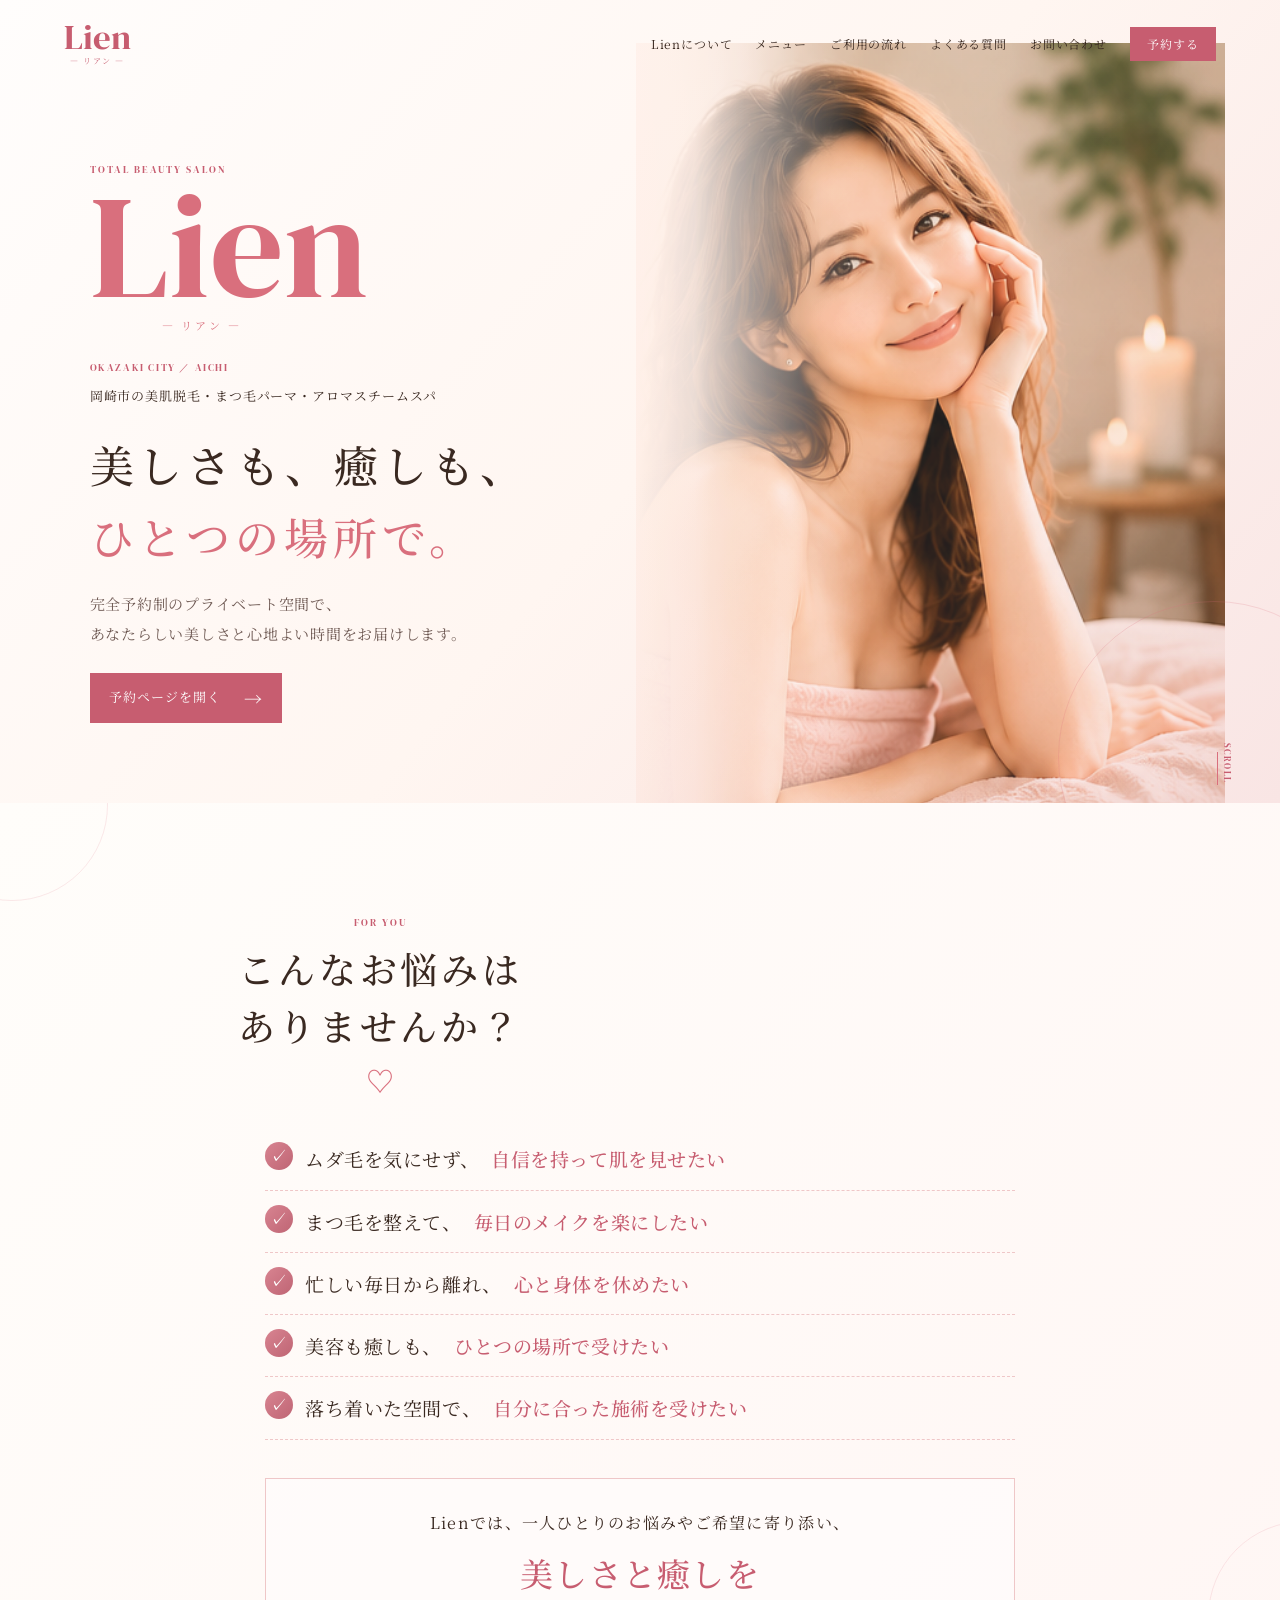
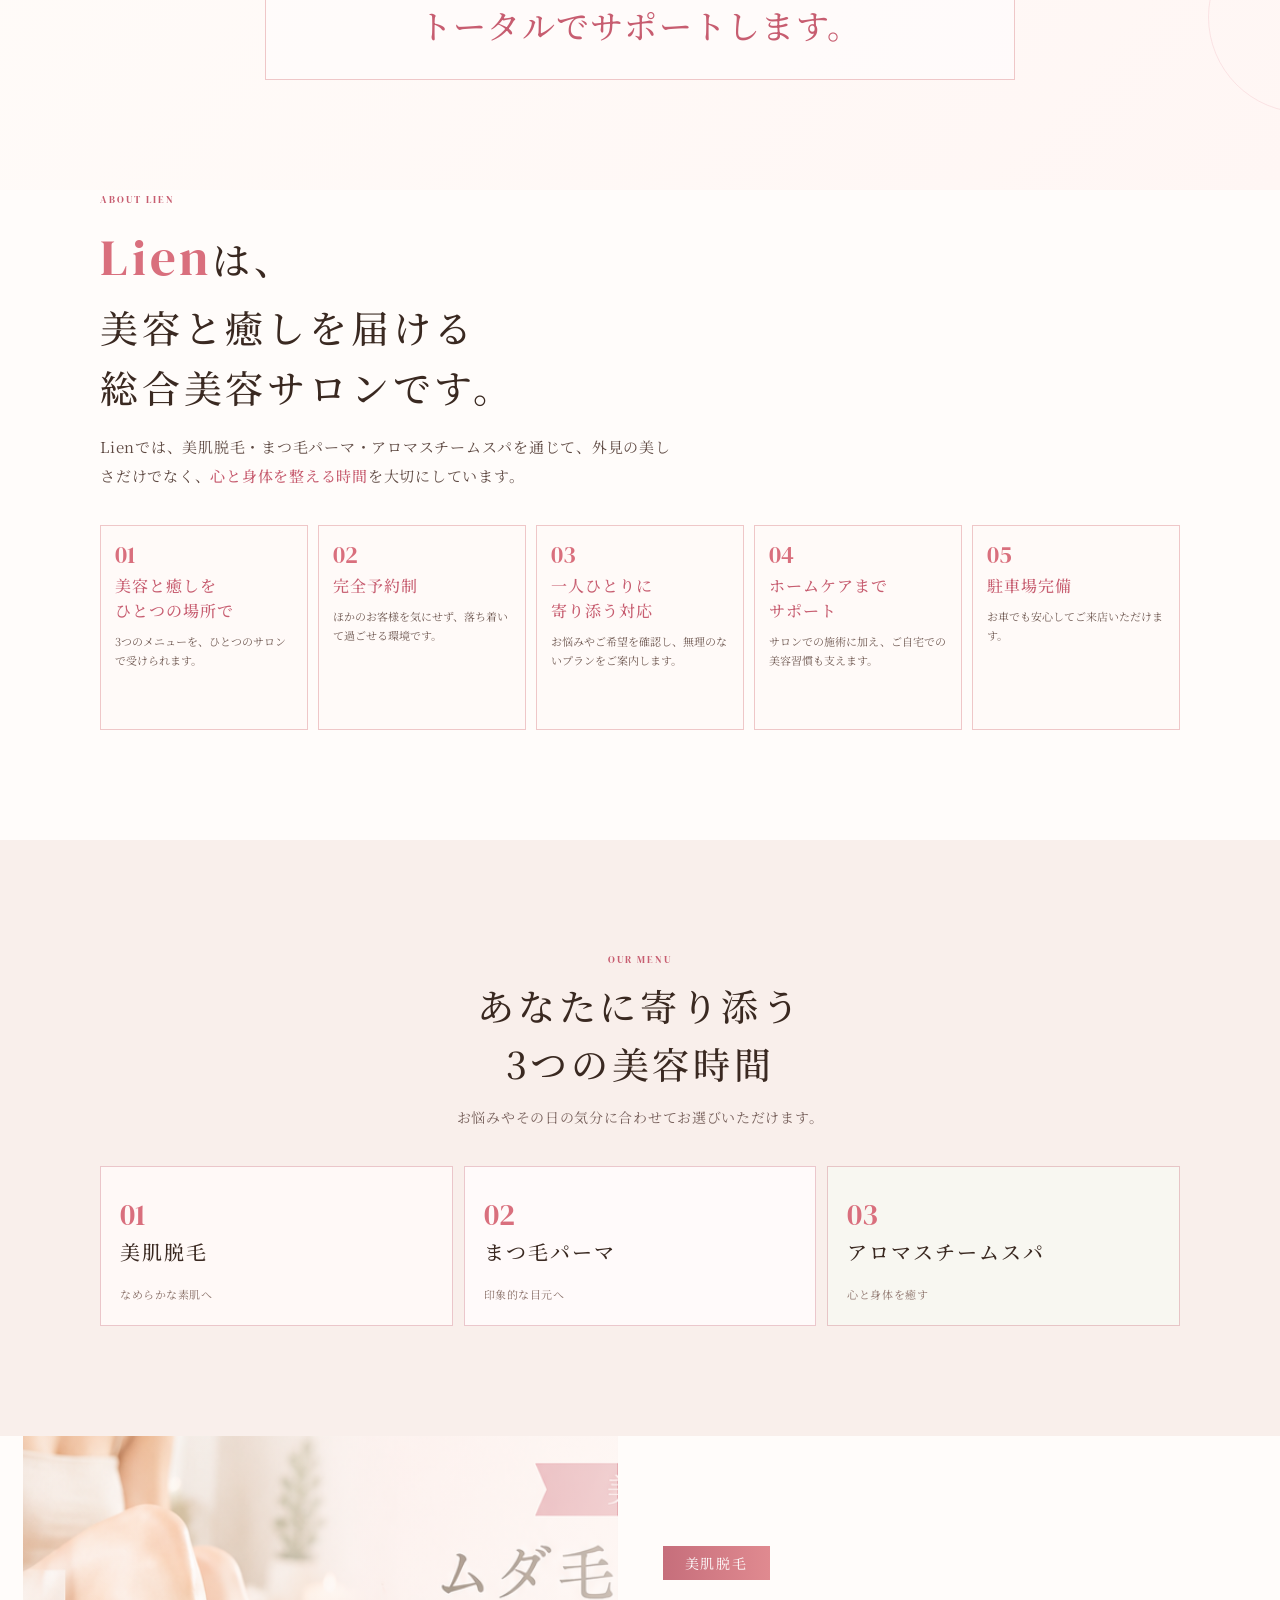
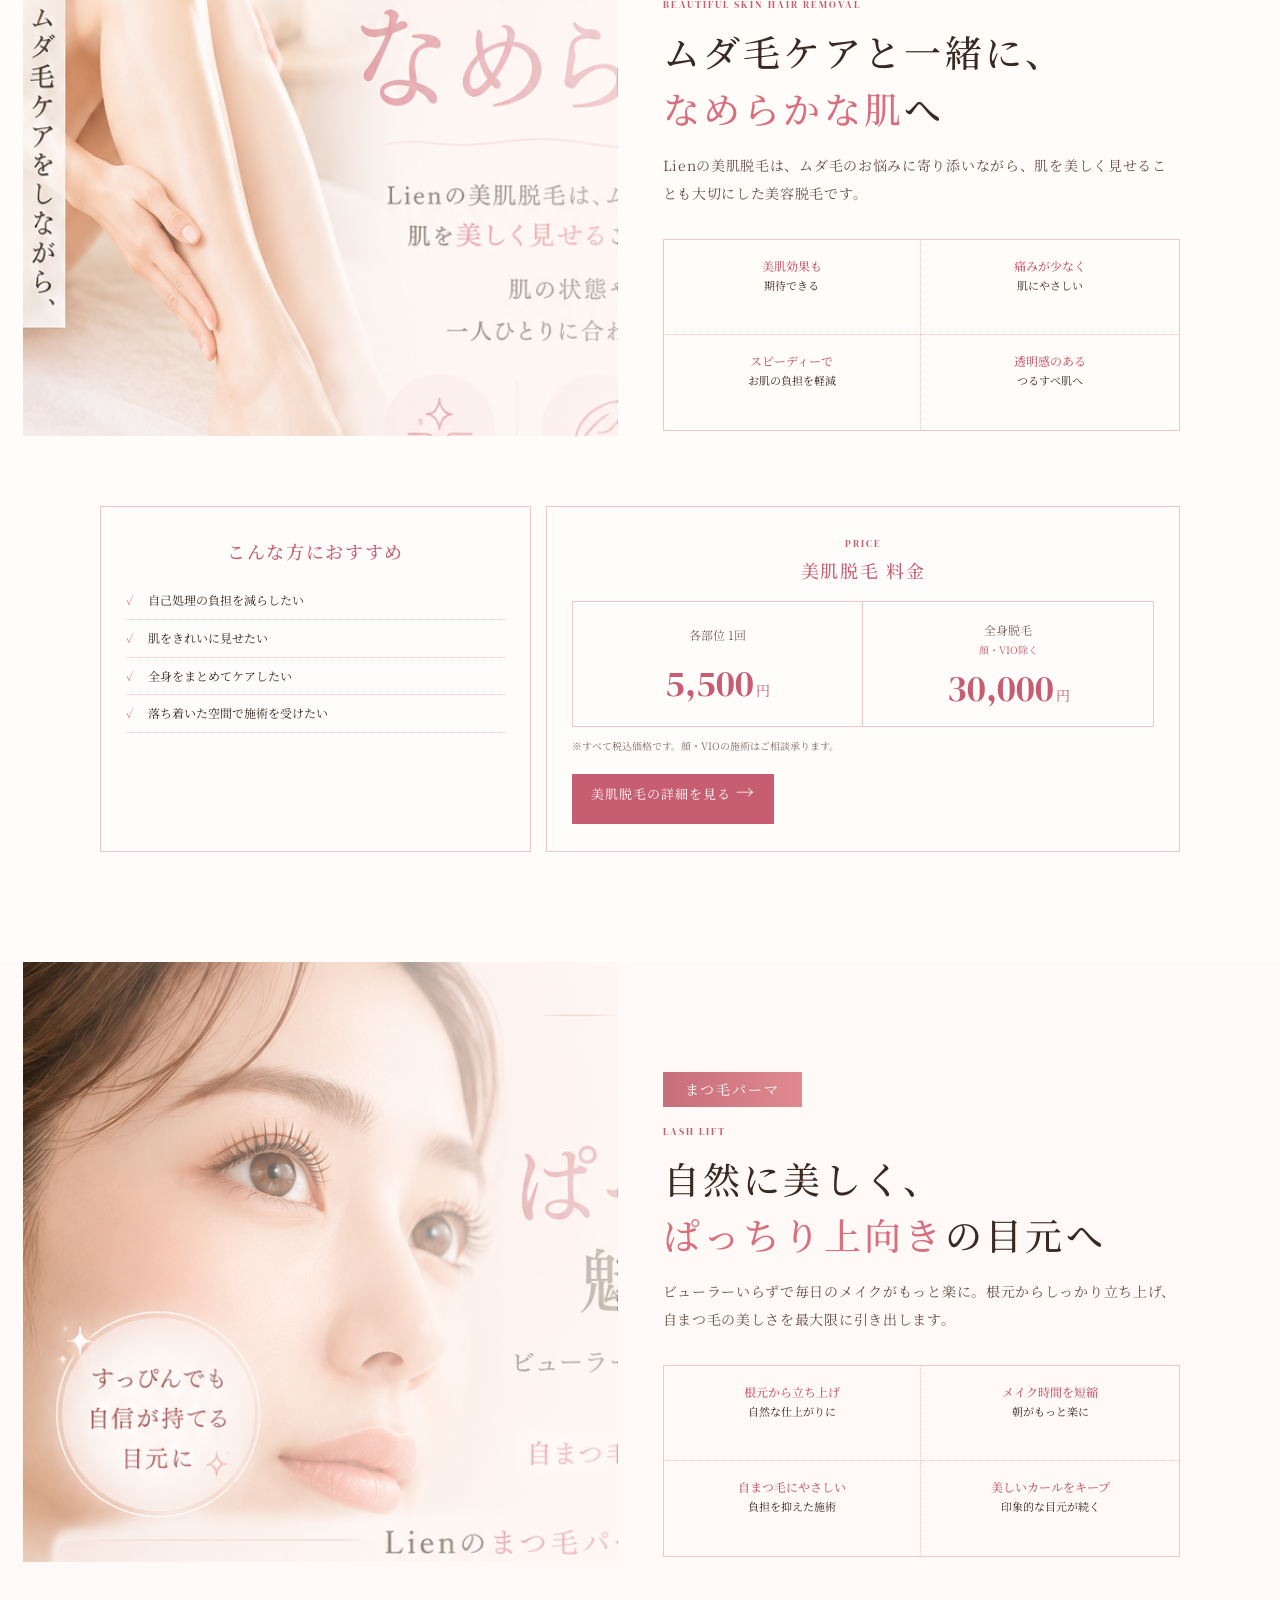
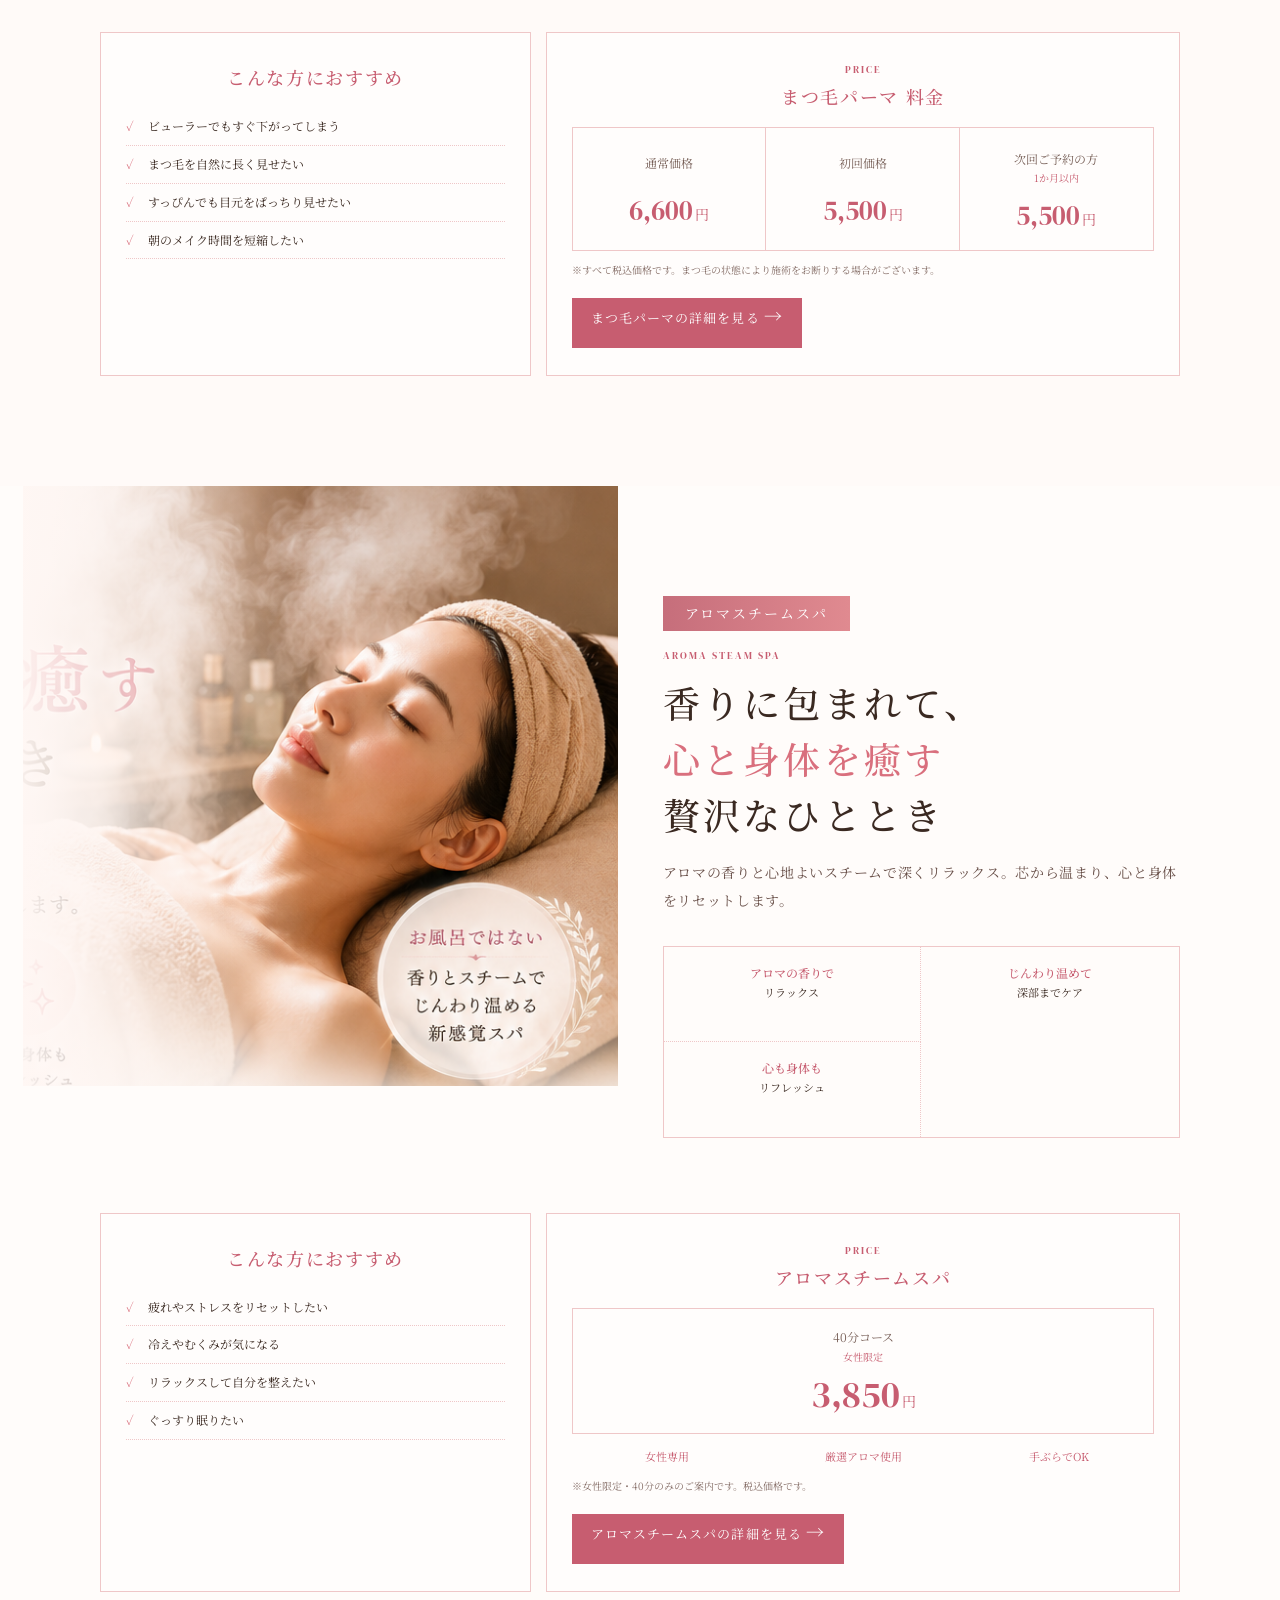
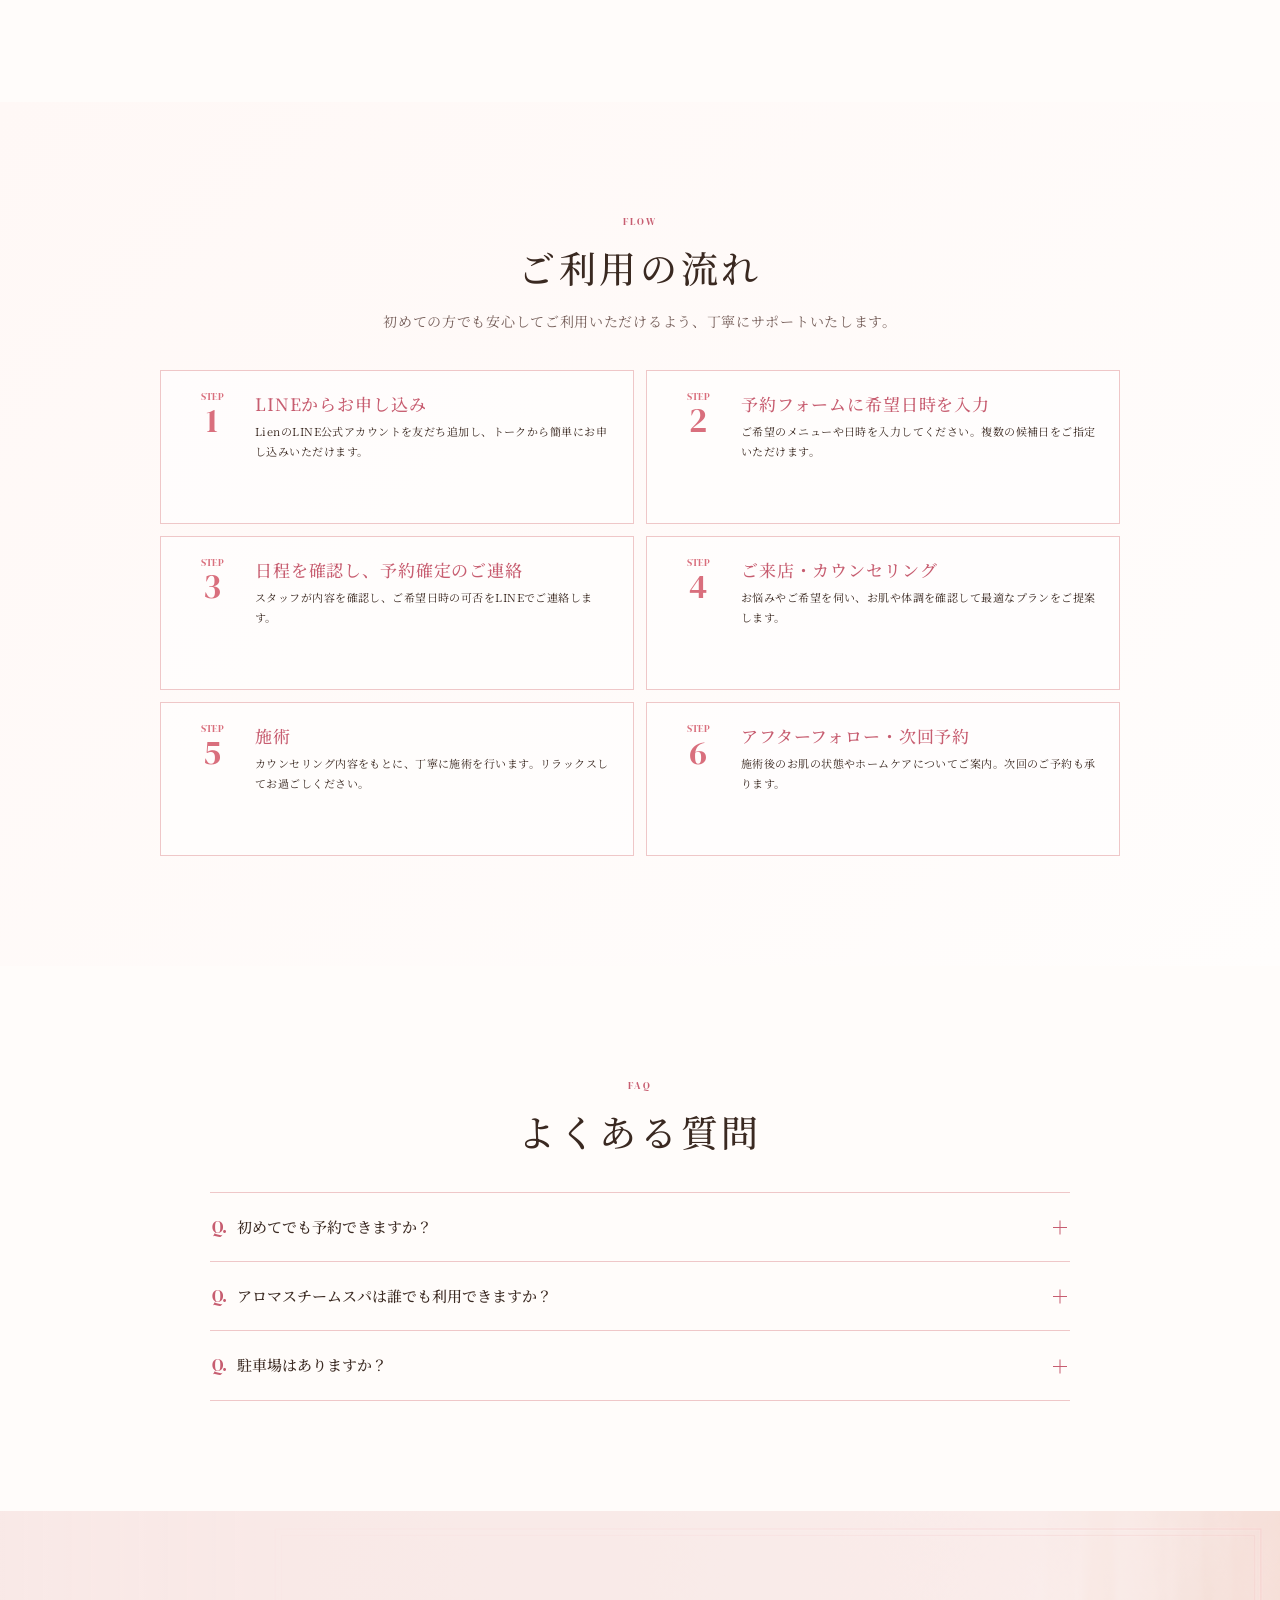
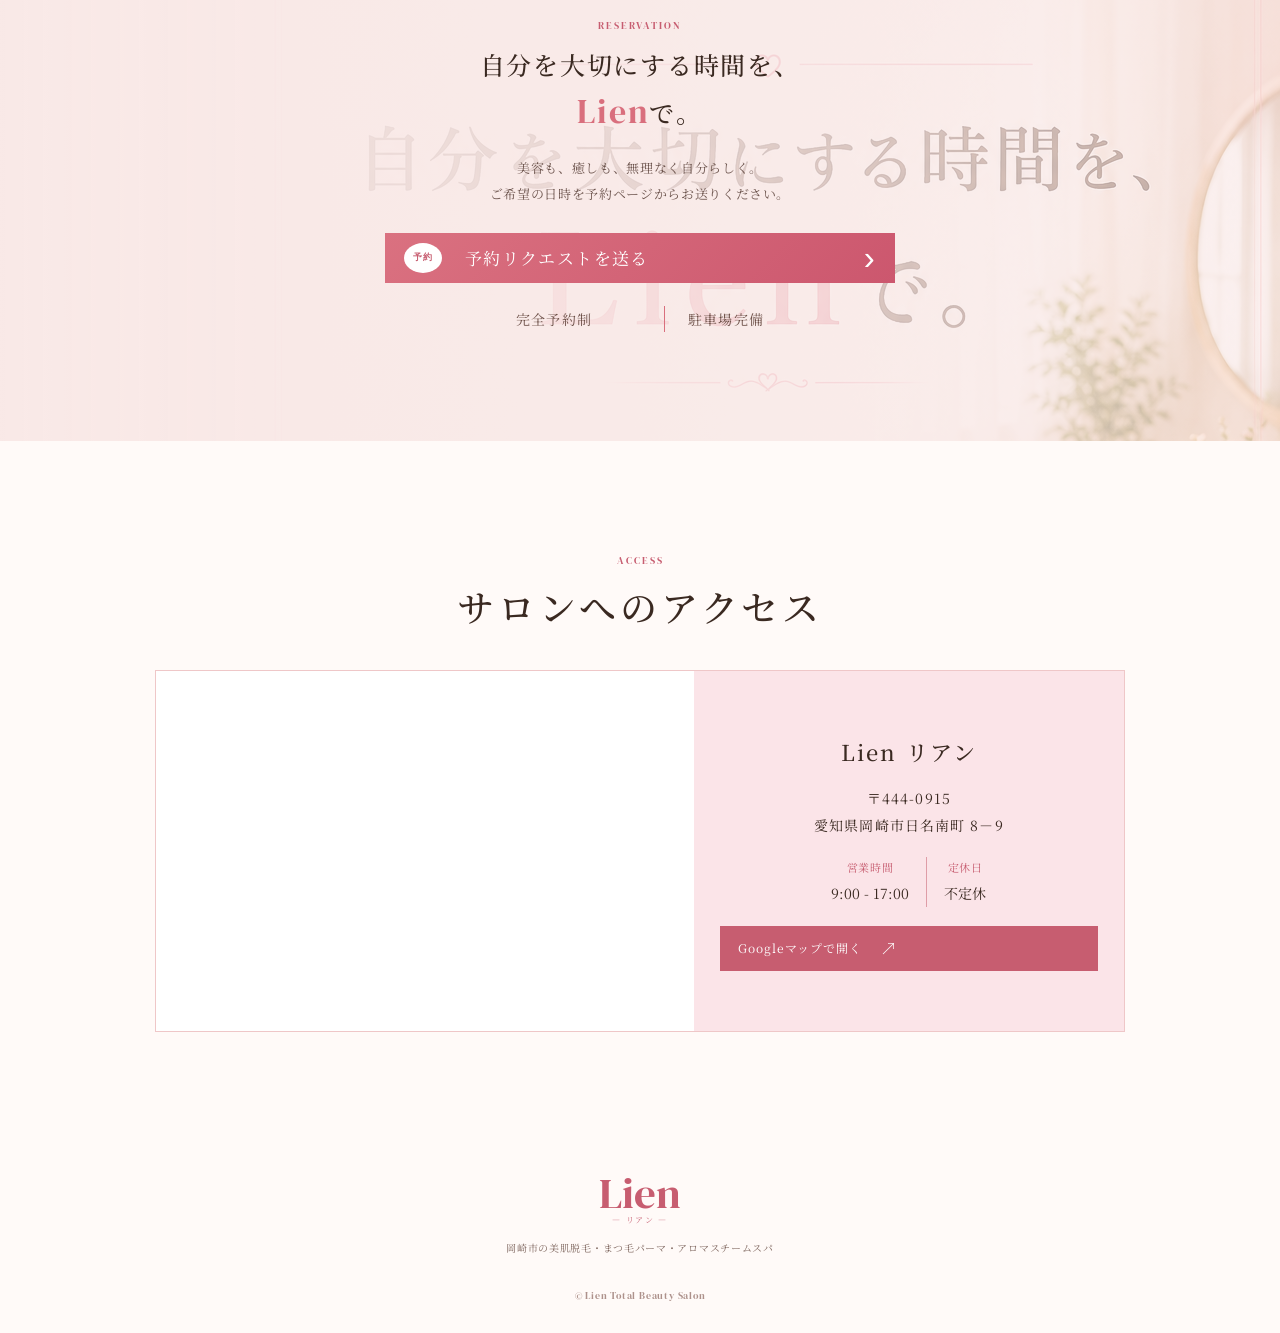
==== commit 40aea96d: "Add files via upload" ====
--- a/index.html
+++ b/index.html
@@ -81,7 +81,7 @@
           <li class="reveal"><span>✓</span>美容も癒しも、<strong>ひとつの場所で受けたい</strong></li>
           <li class="reveal"><span>✓</span>落ち着いた空間で、<strong>自分に合った施術を受けたい</strong></li>
         </ul>
-        <div class="support-message reveal"><p>Lienでは、<br>一人ひとりのお悩みやご希望に寄り添い、<br /><strong>美しさと癒しを<br />トータルでサポートします。</strong></p></div>
+        <div class="support-message reveal"><p>Lienでは、一人ひとりのお悩みやご希望に寄り添い、<br /><strong>美しさと癒しを<br />トータルでサポートします。</strong></p></div>
       </section>
 
       <section id="about" class="about section" aria-labelledby="about-title">
@@ -114,7 +114,7 @@
         <div class="merit-grid reveal"><p><b>美肌効果も</b><br />期待できる</p><p><b>痛みが少なく</b><br />肌にやさしい</p><p><b>スピーディーで</b><br />お肌の負担を軽減</p><p><b>透明感のある</b><br />つるすべ肌へ</p></div>
         <div class="service-bottom">
           <div class="recommend reveal"><h3>こんな方におすすめ</h3><ul><li>自己処理の負担を減らしたい</li><li>肌をきれいに見せたい</li><li>全身をまとめてケアしたい</li><li>落ち着いた空間で施術を受けたい</li></ul></div>
-          <div class="price-panel reveal"><p class="eyebrow">PRICE</p><h3>美肌脱毛 料金</h3><dl><div><dt>各部位 1回</dt><dd>5,500<span>円</span></dd></div><div><dt>全身脱毛<br /><small>顔・VIO除く</small></dt><dd>30,000<span>円</span></dd></div></dl><p class="price-note">※すべて税込価格です。顔・VIOの施術はご相談承ります。</p><a class="button button-pink lp-link" style="margin-top:20px;display:inline-block" href="http://lavand8888.com/LPPage?id=Pe7dd9e9" target="_blank" rel="noopener noreferrer">美肌脱毛の詳細を見る <b>→</b></a></div>
+          <div class="price-panel reveal"><p class="eyebrow">PRICE</p><h3>美肌脱毛 料金</h3><dl><div><dt>各部位 1回</dt><dd>5,500<span>円</span></dd></div><div><dt>全身脱毛<br /><small>顔・VIO除く</small></dt><dd>30,000<span>円</span></dd></div></dl><p class="price-note">※すべて税込価格です。顔・VIOの施術はご相談承ります。</p><a class="button button-pink lp-link" style="margin-top:20px;display:inline-block" href="https://lavand8888.com/LPPage?id=Pe7dd9e9" target="_blank" rel="noopener noreferrer">美肌脱毛の詳細を見る <b>→</b></a></div>
         </div>
       </section>
 
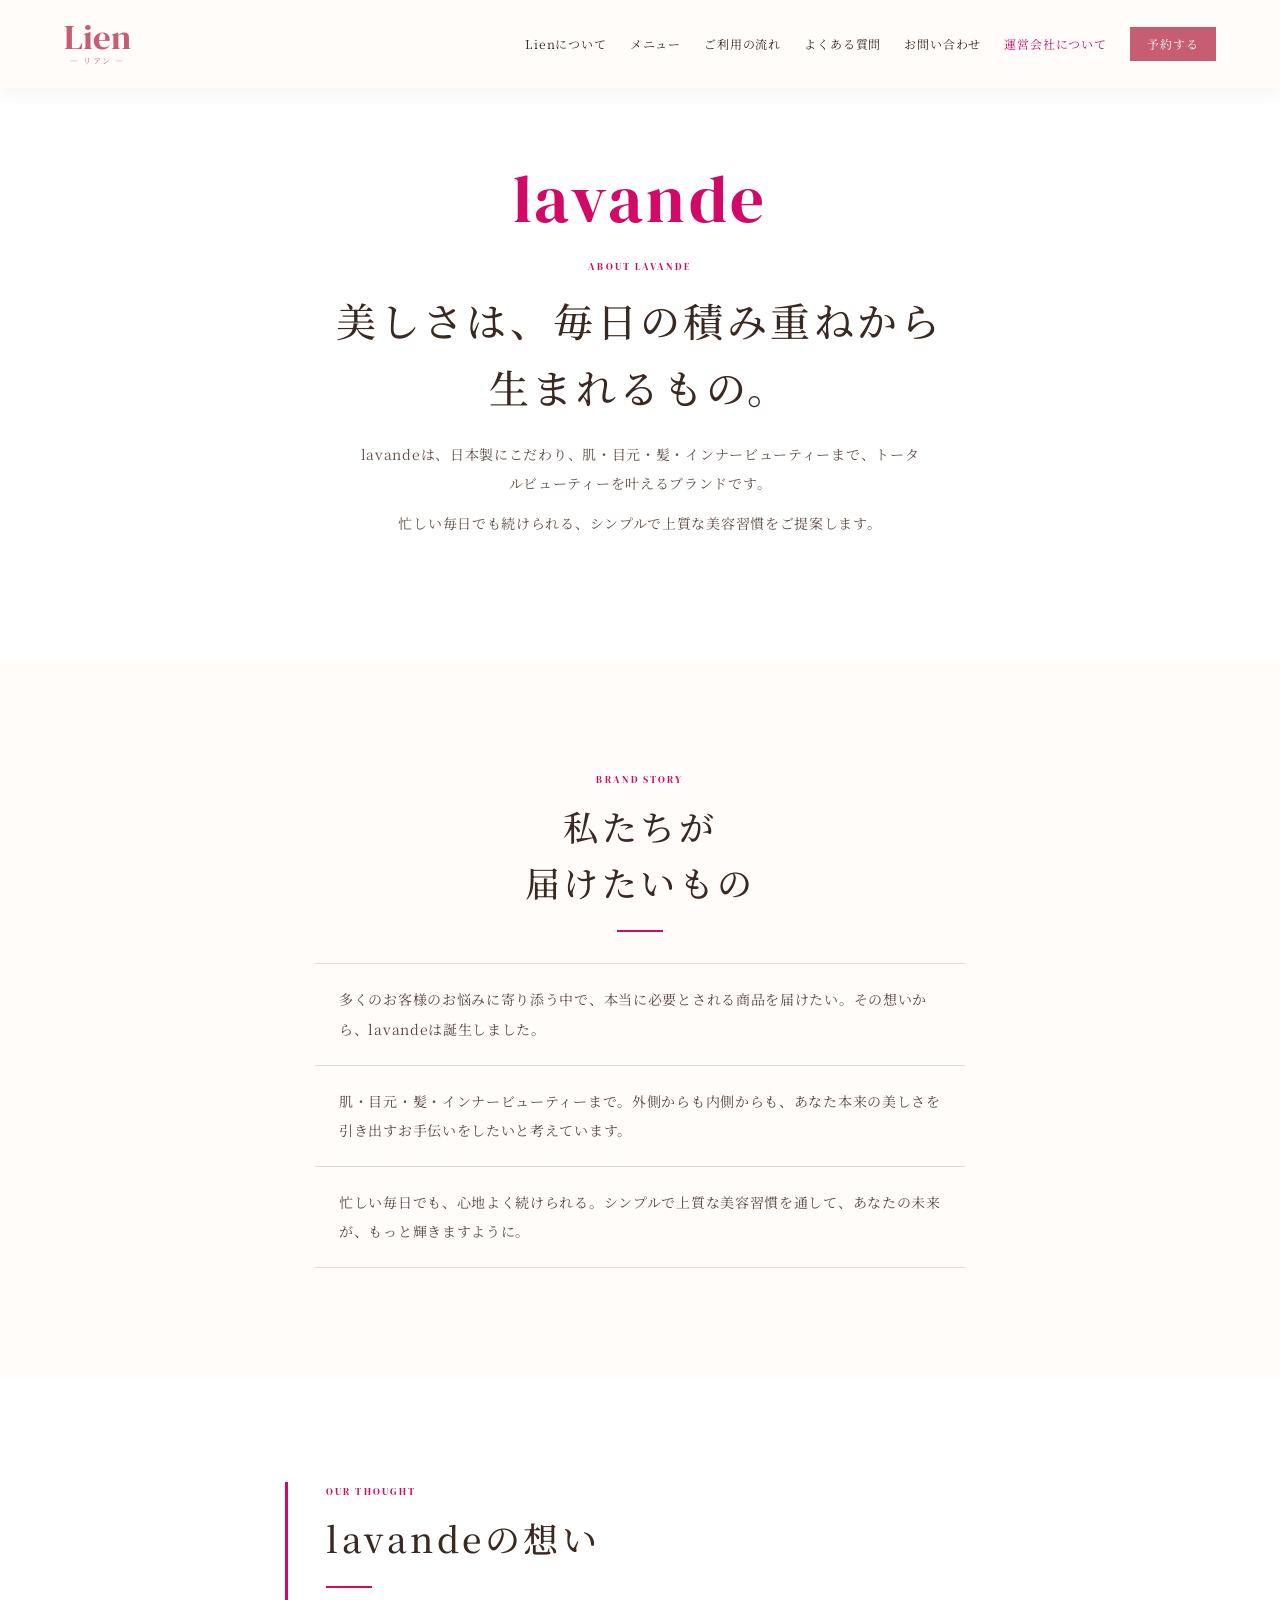
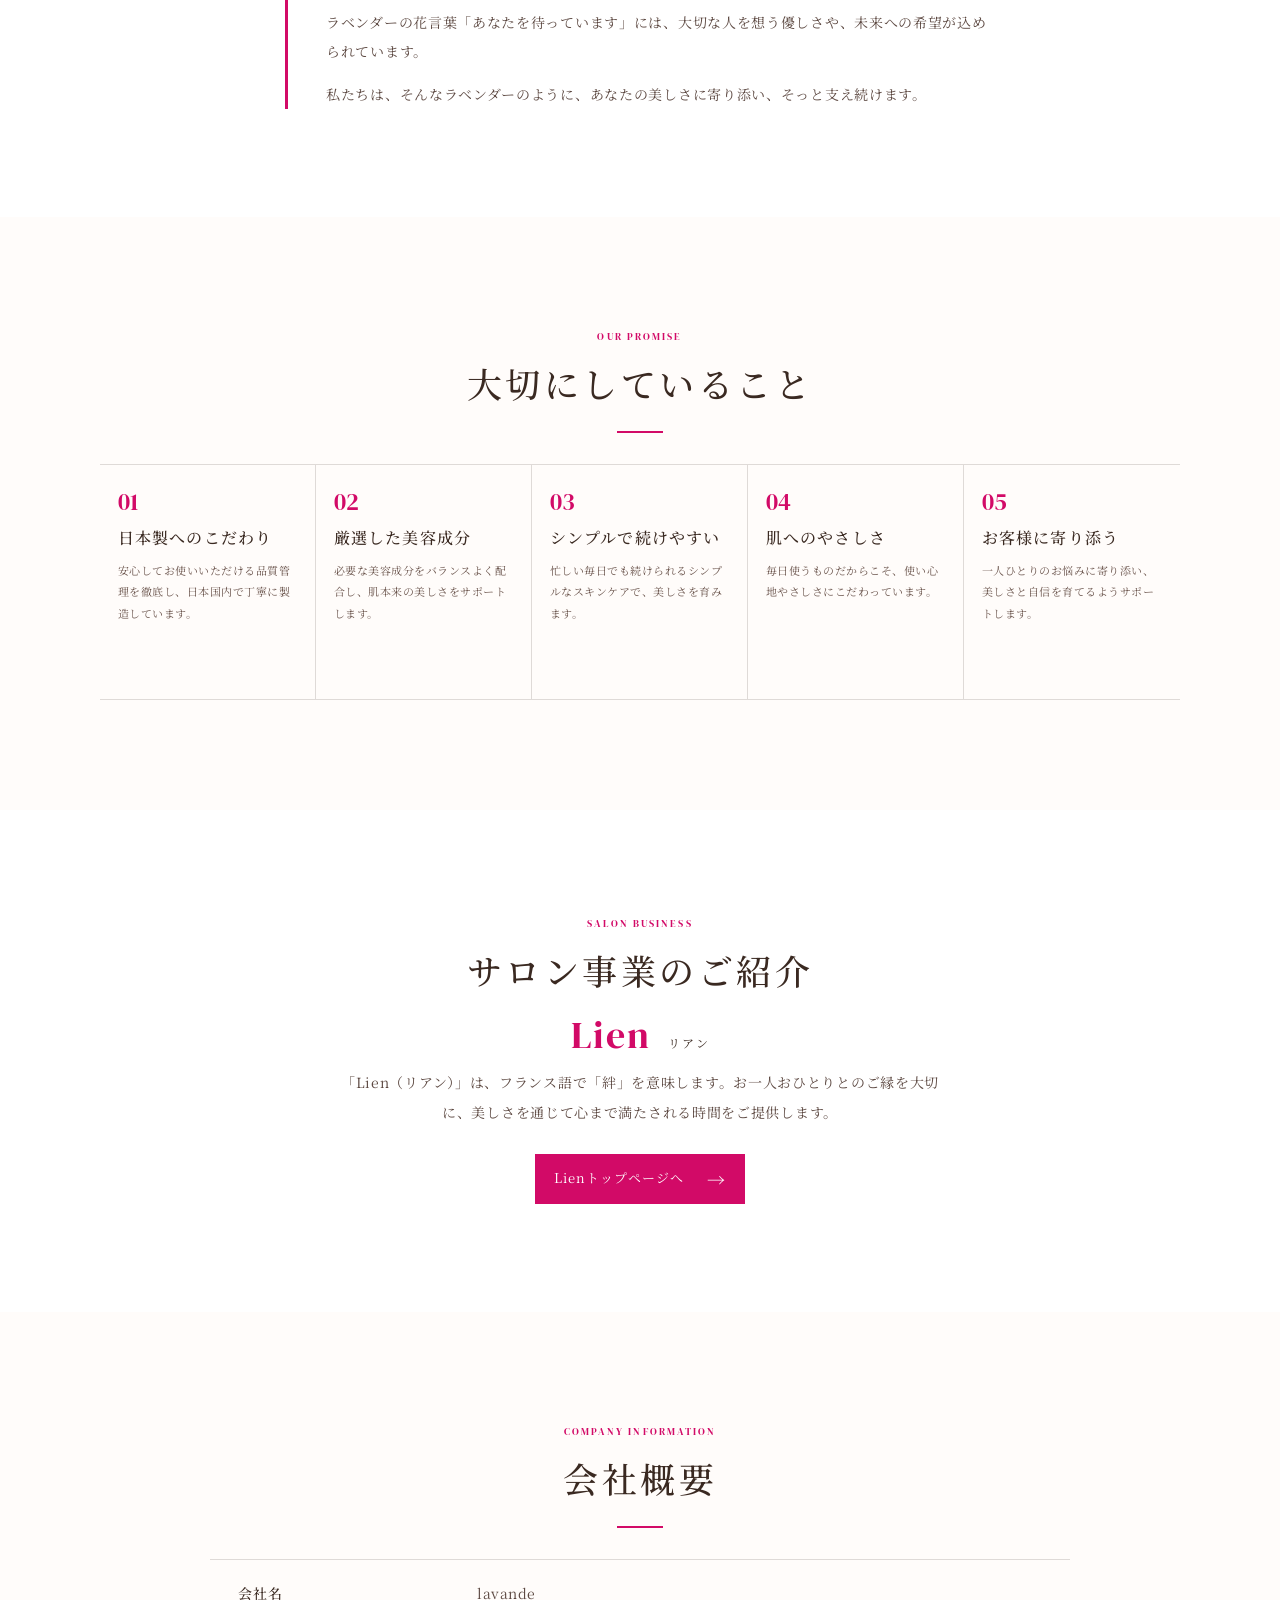
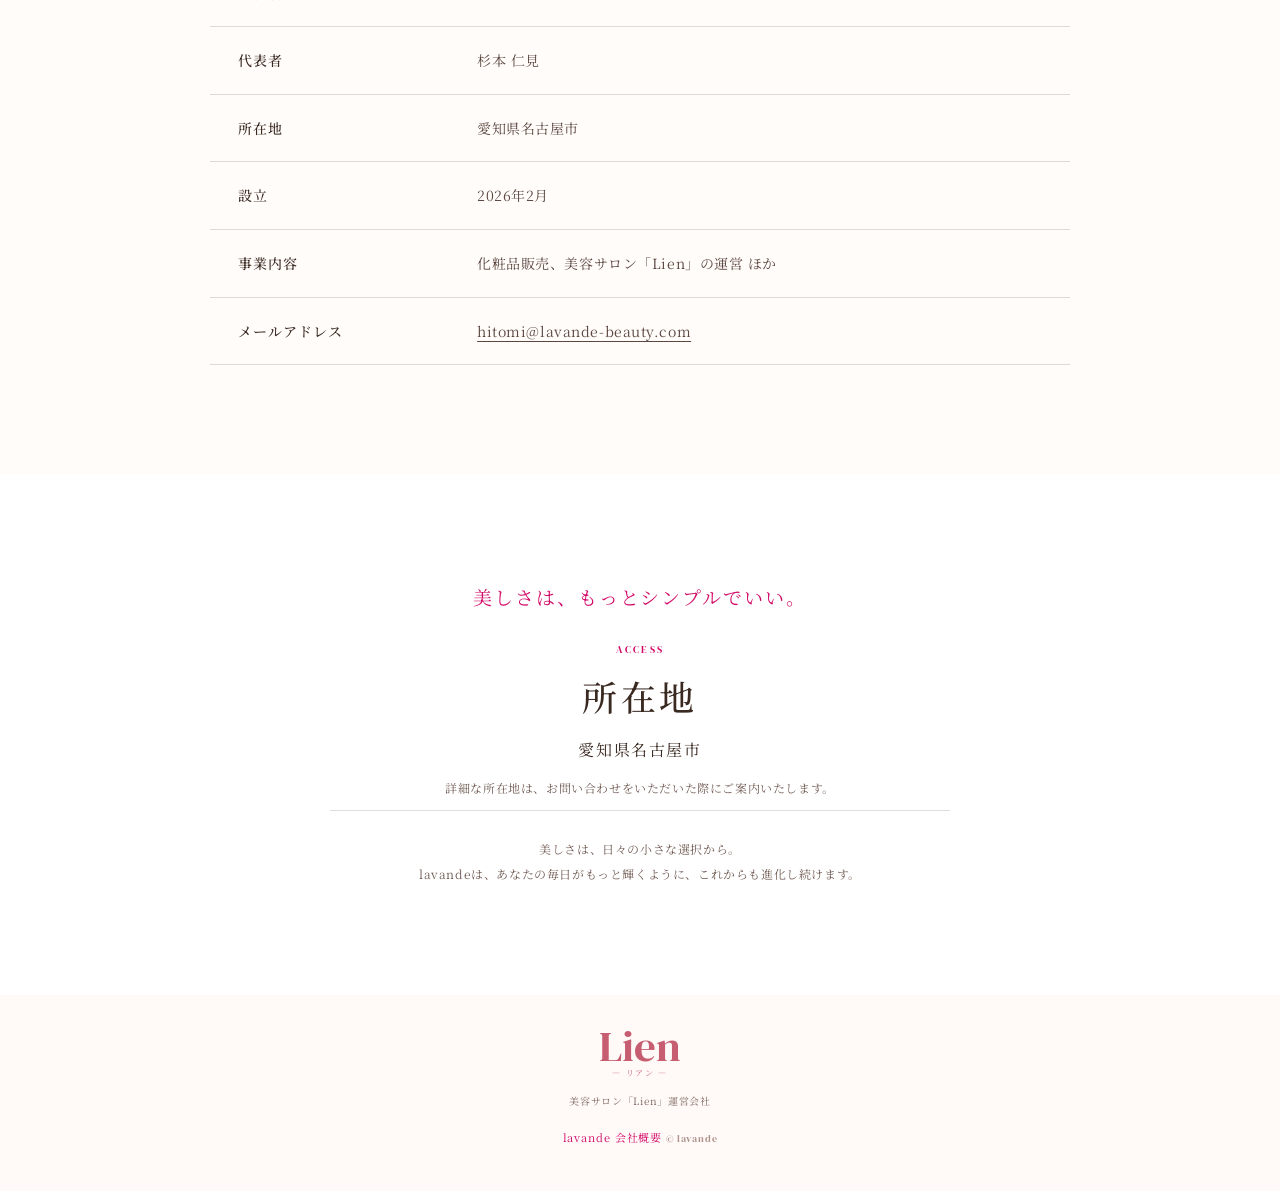
==== commit e131c7ef: "Add files via upload" ====
--- a/index.html
+++ b/index.html
@@ -3,184 +3,137 @@
   <head>
     <meta charset="UTF-8" />
     <meta name="viewport" content="width=device-width, initial-scale=1.0" />
-    <meta name="description" content="岡崎市日名南町の総合美容サロンLien（リアン）。美肌脱毛・まつ毛パーマ・女性限定アロマスチームスパを、完全予約制の落ち着いた空間でご提供します。LINEから24時間ご予約・お問い合わせいただけます。" />
+    <meta name="description" content="美容サロン「Lien」を運営するlavande（ラヴァンド）の会社概要と、美容への想いをご紹介します。" />
     <meta name="robots" content="index, follow" />
-    <meta name="theme-color" content="#fff9f7" />
-    <link rel="icon" type="image/png" href="assets/lavande-mark.png" />
-    <link rel="apple-touch-icon" href="assets/lavande-mark.png" />
-    <title>【岡崎市】美肌脱毛・まつ毛パーマ・アロマスチームスパ｜Lien（リアン）</title>
+    <meta name="theme-color" content="#fffcfa" />
+    <link rel="icon" type="image/png" href="../assets/lavande-mark.png" />
+    <link rel="apple-touch-icon" href="../assets/lavande-mark.png" />
+    <title>会社概要｜lavande（Lien運営会社）</title>
     <link rel="preconnect" href="https://fonts.googleapis.com" />
     <link rel="preconnect" href="https://fonts.gstatic.com" crossorigin />
     <link href="https://fonts.googleapis.com/css2?family=DM+Serif+Display:ital@0;1&family=Noto+Serif+JP:wght@400;500;600&display=swap" rel="stylesheet" />
-    <link rel="stylesheet" href="styles.css" />
+    <link rel="stylesheet" href="../styles.css" />
+    <link rel="stylesheet" href="company.css" />
     <script type="application/ld+json">
       {
         "@context": "https://schema.org",
-        "@type": "BeautySalon",
-        "name": "Lien リアン",
-        "description": "岡崎市の美肌脱毛・まつ毛パーマ・女性限定アロマスチームスパを提供する完全予約制の総合美容サロンです。",
+        "@type": "Organization",
+        "name": "lavande",
+        "email": "hitomi@lavande-beauty.com",
+        "foundingDate": "2026-02",
         "address": {
           "@type": "PostalAddress",
-          "postalCode": "444-0915",
           "addressRegion": "愛知県",
-          "addressLocality": "岡崎市",
-          "streetAddress": "日名南町8-9",
+          "addressLocality": "名古屋市",
           "addressCountry": "JP"
-        },
-        "geo": {
-          "@type": "GeoCoordinates",
-          "latitude": 34.96939080920073,
-          "longitude": 137.14083610571288
-        },
-        "priceRange": "¥¥",
-        "hasMap": "https://www.google.com/maps/search/?api=1&query=Lien%20%E3%83%AA%E3%82%A2%E3%83%B3%20%E6%84%9B%E7%9F%A5%E7%9C%8C%E5%B2%A1%E5%B4%8E%E5%B8%82%E6%97%A5%E5%90%8D%E5%8D%97%E7%94%BA8-9",
-        "sameAs": ["https://lin.ee/UqJdcnx"]
+        }
       }
     </script>
   </head>
-  <body>
-    <header class="site-header">
-      <a class="logo" href="#top" aria-label="Lien トップへ">Lien<span>— リアン —</span></a>
+  <body class="company-page">
+    <header class="site-header company-header">
+      <a class="logo" href="../index.html#top" aria-label="Lien トップへ">Lien<span>— リアン —</span></a>
       <button class="nav-toggle" type="button" aria-controls="site-nav" aria-expanded="false"><span></span><span></span><span></span><i>MENU</i></button>
       <nav class="site-nav" id="site-nav" aria-label="メインナビゲーション">
-        <a href="#about">Lienについて</a>
-        <a href="#menu">メニュー</a>
-        <a href="#flow">ご利用の流れ</a>
-        <a href="#faq">よくある質問</a>
-        <a href="contact.html">お問い合わせ</a>
-        <a class="nav-reserve" href="booking.html">予約する</a>
+        <a href="../index.html#about">Lienについて</a>
+        <a href="../index.html#menu">メニュー</a>
+        <a href="../index.html#flow">ご利用の流れ</a>
+        <a href="../index.html#faq">よくある質問</a>
+        <a href="../contact.html">お問い合わせ</a>
+        <a href="./" aria-current="page">運営会社について</a>
+        <a class="nav-reserve" href="../booking.html">予約する</a>
       </nav>
     </header>
 
-    <main id="top">
-      <section class="hero" aria-labelledby="hero-title">
-        <div class="hero-photo" aria-hidden="true"></div>
-        <div class="hero-content reveal">
-          <p class="hero-kicker">TOTAL BEAUTY SALON</p>
-          <p class="hero-logo">Lien</p>
-          <p class="hero-kana">— リアン —</p>
-          <p class="hero-location">OKAZAKI CITY ／ AICHI</p>
-          <p class="hero-sub">岡崎市の美肌脱毛・まつ毛パーマ・アロマスチームスパ</p>
-          <h1 id="hero-title">美しさも、癒しも、<br /><em>ひとつの場所で。</em></h1>
-          <p class="hero-text">完全予約制のプライベート空間で、<br />あなたらしい美しさと心地よい時間をお届けします。</p>
-          <a class="button button-pink" href="booking.html">予約ページを開く <b>→</b></a>
-        </div>
-        <span class="hero-scroll" aria-hidden="true">SCROLL</span>
-      </section>
-
-      <section class="concerns section" aria-labelledby="concerns-title">
-        <div class="center-heading reveal">
-          <p class="eyebrow">FOR YOU</p>
-          <h2 id="concerns-title">こんなお悩みは<br />ありませんか？</h2>
-          <span class="ornament" aria-hidden="true">♡</span>
-        </div>
-        <ul class="concern-list">
-          <li class="reveal"><span>✓</span>ムダ毛を気にせず、<strong>自信を持って肌を見せたい</strong></li>
-          <li class="reveal"><span>✓</span>まつ毛を整えて、<strong>毎日のメイクを楽にしたい</strong></li>
-          <li class="reveal"><span>✓</span>忙しい毎日から離れ、<strong>心と身体を休めたい</strong></li>
-          <li class="reveal"><span>✓</span>美容も癒しも、<strong>ひとつの場所で受けたい</strong></li>
-          <li class="reveal"><span>✓</span>落ち着いた空間で、<strong>自分に合った施術を受けたい</strong></li>
-        </ul>
-        <div class="support-message reveal"><p>Lienでは、一人ひとりのお悩みやご希望に寄り添い、<br /><strong>美しさと癒しを<br />トータルでサポートします。</strong></p></div>
-      </section>
-
-      <section id="about" class="about section" aria-labelledby="about-title">
-        <div class="about-copy reveal">
-          <p class="eyebrow">ABOUT LIEN</p>
-          <h2 id="about-title"><span>Lien</span>は、<br />美容と癒しを届ける<br />総合美容サロンです。</h2>
-          <p>Lienでは、美肌脱毛・まつ毛パーマ・アロマスチームスパを通じて、外見の美しさだけでなく、<strong>心と身体を整える時間</strong>を大切にしています。</p>
-        </div>
-        <div class="about-grid">
-          <article class="about-card reveal"><p class="card-number">01</p><h3>美容と癒しを<br />ひとつの場所で</h3><p>3つのメニューを、ひとつのサロンで受けられます。</p></article>
-          <article class="about-card reveal"><p class="card-number">02</p><h3>完全予約制</h3><p>ほかのお客様を気にせず、落ち着いて過ごせる環境です。</p></article>
-          <article class="about-card reveal"><p class="card-number">03</p><h3>一人ひとりに<br />寄り添う対応</h3><p>お悩みやご希望を確認し、無理のないプランをご案内します。</p></article>
-          <article class="about-card reveal"><p class="card-number">04</p><h3>ホームケアまで<br />サポート</h3><p>サロンでの施術に加え、ご自宅での美容習慣も支えます。</p></article>
-          <article class="about-card reveal"><p class="card-number">05</p><h3>駐車場完備</h3><p>お車でも安心してご来店いただけます。</p></article>
+    <main>
+      <section class="company-hero" aria-labelledby="company-title">
+        <div class="company-hero-copy reveal">
+          <p class="company-wordmark">lavande</p>
+          <p class="company-kicker">ABOUT LAVANDE</p>
+          <h1 id="company-title">美しさは、毎日の積み重ねから<br />生まれるもの。</h1>
+          <p>lavandeは、日本製にこだわり、肌・目元・髪・インナービューティーまで、トータルビューティーを叶えるブランドです。</p>
+          <p>忙しい毎日でも続けられる、シンプルで上質な美容習慣をご提案します。</p>
         </div>
       </section>
 
-      <section id="menu" class="section menu-intro" aria-labelledby="menu-title">
-        <div class="center-heading reveal"><p class="eyebrow">OUR MENU</p><h2 id="menu-title">あなたに寄り添う<br />3つの美容時間</h2><p>お悩みやその日の気分に合わせてお選びいただけます。</p></div>
-        <div class="menu-cards">
-          <a class="menu-card reveal" href="#hair"><span>01</span><strong>美肌脱毛</strong><small>なめらかな素肌へ</small></a>
-          <a class="menu-card reveal" href="#lash"><span>02</span><strong>まつ毛パーマ</strong><small>印象的な目元へ</small></a>
-          <a class="menu-card reveal" href="#steam"><span>03</span><strong>アロマスチームスパ</strong><small>心と身体を癒す</small></a>
+      <section class="company-brand-story section" aria-labelledby="story-title">
+        <div class="company-heading reveal">
+          <p class="company-kicker">BRAND STORY</p>
+          <h2 id="story-title">私たちが<br />届けたいもの</h2>
+        </div>
+        <div class="company-story-copy reveal">
+          <p>多くのお客様のお悩みに寄り添う中で、本当に必要とされる商品を届けたい。その想いから、lavandeは誕生しました。</p>
+          <p>肌・目元・髪・インナービューティーまで。外側からも内側からも、あなた本来の美しさを引き出すお手伝いをしたいと考えています。</p>
+          <p>忙しい毎日でも、心地よく続けられる。シンプルで上質な美容習慣を通して、あなたの未来が、もっと輝きますように。</p>
         </div>
       </section>
 
-      <section id="hair" class="service-detail hair-detail section" aria-labelledby="hair-title">
-        <div class="service-visual" aria-hidden="true"></div>
-        <div class="service-heading reveal"><p class="ribbon">美肌脱毛</p><p class="eyebrow">BEAUTIFUL SKIN HAIR REMOVAL</p><h2 id="hair-title">ムダ毛ケアと一緒に、<br /><em>なめらかな肌</em>へ</h2><p>Lienの美肌脱毛は、ムダ毛のお悩みに寄り添いながら、肌を美しく見せることも大切にした美容脱毛です。</p></div>
-        <div class="merit-grid reveal"><p><b>美肌効果も</b><br />期待できる</p><p><b>痛みが少なく</b><br />肌にやさしい</p><p><b>スピーディーで</b><br />お肌の負担を軽減</p><p><b>透明感のある</b><br />つるすべ肌へ</p></div>
-        <div class="service-bottom">
-          <div class="recommend reveal"><h3>こんな方におすすめ</h3><ul><li>自己処理の負担を減らしたい</li><li>肌をきれいに見せたい</li><li>全身をまとめてケアしたい</li><li>落ち着いた空間で施術を受けたい</li></ul></div>
-          <div class="price-panel reveal"><p class="eyebrow">PRICE</p><h3>美肌脱毛 料金</h3><dl><div><dt>各部位 1回</dt><dd>5,500<span>円</span></dd></div><div><dt>全身脱毛<br /><small>顔・VIO除く</small></dt><dd>30,000<span>円</span></dd></div></dl><p class="price-note">※すべて税込価格です。顔・VIOの施術はご相談承ります。</p><a class="button button-pink lp-link" style="margin-top:20px;display:inline-block" href="https://lavand8888.com/LPPage?id=Pe7dd9e9" target="_blank" rel="noopener noreferrer">美肌脱毛の詳細を見る <b>→</b></a></div>
+      <section class="company-thought section" aria-labelledby="thought-title">
+        <div class="company-thought-inner reveal">
+          <p class="company-kicker">OUR THOUGHT</p>
+          <h2 id="thought-title">lavandeの想い</h2>
+          <p>ラベンダーの花言葉「あなたを待っています」には、大切な人を想う優しさや、未来への希望が込められています。</p>
+          <p>私たちは、そんなラベンダーのように、あなたの美しさに寄り添い、そっと支え続けます。</p>
         </div>
       </section>
 
-      <section id="lash" class="service-detail lash-detail section" aria-labelledby="lash-title">
-        <div class="service-visual" aria-hidden="true"></div>
-        <div class="service-heading reveal"><p class="ribbon">まつ毛パーマ</p><p class="eyebrow">LASH LIFT</p><h2 id="lash-title">自然に美しく、<br /><em>ぱっちり上向き</em>の目元へ</h2><p>ビューラーいらずで毎日のメイクがもっと楽に。根元からしっかり立ち上げ、自まつ毛の美しさを最大限に引き出します。</p></div>
-        <div class="merit-grid reveal"><p><b>根元から立ち上げ</b><br />自然な仕上がりに</p><p><b>メイク時間を短縮</b><br />朝がもっと楽に</p><p><b>自まつ毛にやさしい</b><br />負担を抑えた施術</p><p><b>美しいカールをキープ</b><br />印象的な目元が続く</p></div>
-        <div class="service-bottom">
-          <div class="recommend reveal"><h3>こんな方におすすめ</h3><ul><li>ビューラーでもすぐ下がってしまう</li><li>まつ毛を自然に長く見せたい</li><li>すっぴんでも目元をぱっちり見せたい</li><li>朝のメイク時間を短縮したい</li></ul></div>
-          <div class="price-panel reveal"><p class="eyebrow">PRICE</p><h3>まつ毛パーマ 料金</h3><dl class="three-prices"><div><dt>通常価格</dt><dd>6,600<span>円</span></dd></div><div><dt>初回価格</dt><dd>5,500<span>円</span></dd></div><div><dt>次回ご予約の方<br /><small>1か月以内</small></dt><dd>5,500<span>円</span></dd></div></dl><p class="price-note">※すべて税込価格です。まつ毛の状態により施術をお断りする場合がございます。</p><a class="button button-pink lp-link" style="margin-top:20px;display:inline-block" href="https://lavand8888.com/LPPage?id=P6007c12" target="_blank" rel="noopener noreferrer">まつ毛パーマの詳細を見る <b>→</b></a></div>
+      <section class="company-values section" aria-labelledby="values-title">
+        <div class="company-heading reveal">
+          <p class="company-kicker">OUR PROMISE</p>
+          <h2 id="values-title">大切にしていること</h2>
+        </div>
+        <div class="company-values-grid">
+          <article class="company-value reveal"><p>01</p><h3>日本製へのこだわり</h3><span>安心してお使いいただける品質管理を徹底し、日本国内で丁寧に製造しています。</span></article>
+          <article class="company-value reveal"><p>02</p><h3>厳選した美容成分</h3><span>必要な美容成分をバランスよく配合し、肌本来の美しさをサポートします。</span></article>
+          <article class="company-value reveal"><p>03</p><h3>シンプルで続けやすい</h3><span>忙しい毎日でも続けられるシンプルなスキンケアで、美しさを育みます。</span></article>
+          <article class="company-value reveal"><p>04</p><h3>肌へのやさしさ</h3><span>毎日使うものだからこそ、使い心地やさしさにこだわっています。</span></article>
+          <article class="company-value reveal"><p>05</p><h3>お客様に寄り添う</h3><span>一人ひとりのお悩みに寄り添い、美しさと自信を育てるようサポートします。</span></article>
         </div>
       </section>
 
-      <section id="steam" class="service-detail steam-detail section" aria-labelledby="steam-title">
-        <div class="service-visual" aria-hidden="true"></div>
-        <div class="service-heading reveal"><p class="ribbon">アロマスチームスパ</p><p class="eyebrow">AROMA STEAM SPA</p><h2 id="steam-title">香りに包まれて、<br /><em>心と身体を癒す</em><br />贅沢なひととき</h2><p>アロマの香りと心地よいスチームで深くリラックス。芯から温まり、心と身体をリセットします。</p></div>
-        <div class="merit-grid reveal"><p><b>アロマの香りで</b><br />リラックス</p><p><b>じんわり温めて</b><br />深部までケア</p><p><b>心も身体も</b><br />リフレッシュ</p></div>
-        <div class="service-bottom">
-          <div class="recommend reveal"><h3>こんな方におすすめ</h3><ul><li>疲れやストレスをリセットしたい</li><li>冷えやむくみが気になる</li><li>リラックスして自分を整えたい</li><li>ぐっすり眠りたい</li></ul></div>
-          <div class="price-panel reveal"><p class="eyebrow">PRICE</p><h3>アロマスチームスパ</h3><dl><div><dt>40分コース<br /><small>女性限定</small></dt><dd>3,850<span>円</span></dd></div></dl><div class="spa-notes"><span>女性専用</span><span>厳選アロマ使用</span><span>手ぶらでOK</span></div><p class="price-note">※女性限定・40分のみのご案内です。税込価格です。</p><a class="button button-pink lp-link" style="margin-top:20px;display:inline-block" href="https://lavand8888.com/LPPage?id=P136ba24" target="_blank" rel="noopener noreferrer">アロマスチームスパの詳細を見る <b>→</b></a></div>
+      <section class="company-salon section" aria-labelledby="salon-title">
+        <div class="company-salon-inner reveal">
+          <p class="company-kicker">SALON BUSINESS</p>
+          <h2 id="salon-title">サロン事業のご紹介</h2>
+          <p class="company-salon-name">Lien <span>リアン</span></p>
+          <p>「Lien（リアン）」は、フランス語で「絆」を意味します。お一人おひとりとのご縁を大切に、美しさを通じて心まで満たされる時間をご提供します。</p>
+          <a class="company-button" href="../index.html">Lienトップページへ <b>→</b></a>
         </div>
       </section>
 
-      <section id="flow" class="flow section" aria-labelledby="flow-title">
-        <div class="center-heading reveal"><p class="eyebrow">FLOW</p><h2 id="flow-title">ご利用の流れ</h2><p>初めての方でも安心してご利用いただけるよう、丁寧にサポートいたします。</p></div>
-        <ol class="flow-list">
-          <li class="reveal"><b>STEP<br /><span>1</span></b><div><h3>LINEからお申し込み</h3><p>LienのLINE公式アカウントを友だち追加し、トークから簡単にお申し込みいただけます。</p></div></li>
-          <li class="reveal"><b>STEP<br /><span>2</span></b><div><h3>予約フォームに希望日時を入力</h3><p>ご希望のメニューや日時を入力してください。複数の候補日をご指定いただけます。</p></div></li>
-          <li class="reveal"><b>STEP<br /><span>3</span></b><div><h3>日程を確認し、予約確定のご連絡</h3><p>スタッフが内容を確認し、ご希望日時の可否をLINEでご連絡します。</p></div></li>
-          <li class="reveal"><b>STEP<br /><span>4</span></b><div><h3>ご来店・カウンセリング</h3><p>お悩みやご希望を伺い、お肌や体調を確認して最適なプランをご提案します。</p></div></li>
-          <li class="reveal"><b>STEP<br /><span>5</span></b><div><h3>施術</h3><p>カウンセリング内容をもとに、丁寧に施術を行います。リラックスしてお過ごしください。</p></div></li>
-          <li class="reveal"><b>STEP<br /><span>6</span></b><div><h3>アフターフォロー・次回予約</h3><p>施術後のお肌の状態やホームケアについてご案内。次回のご予約も承ります。</p></div></li>
-        </ol>
+      <section class="company-profile section" aria-labelledby="profile-title">
+        <div class="company-heading reveal">
+          <p class="company-kicker">COMPANY INFORMATION</p>
+          <h2 id="profile-title">会社概要</h2>
+        </div>
+        <dl class="company-table reveal">
+          <div><dt>会社名</dt><dd>lavande</dd></div>
+          <div><dt>代表者</dt><dd>杉本 仁見</dd></div>
+          <div><dt>所在地</dt><dd>愛知県名古屋市</dd></div>
+          <div><dt>設立</dt><dd>2026年2月</dd></div>
+          <div><dt>事業内容</dt><dd>化粧品販売、美容サロン「Lien」の運営 ほか</dd></div>
+          <div><dt>メールアドレス</dt><dd><a href="mailto:hitomi@lavande-beauty.com">hitomi@lavande-beauty.com</a></dd></div>
+        </dl>
       </section>
 
-      <section id="faq" class="faq section" aria-labelledby="faq-title">
-        <div class="center-heading reveal"><p class="eyebrow">FAQ</p><h2 id="faq-title">よくある質問</h2></div>
-        <div class="faq-list">
-          <article class="faq-item reveal"><h3><button type="button" aria-expanded="false"><span>Q.</span> 初めてでも予約できますか？<i aria-hidden="true"></i></button></h3><div class="faq-answer"><p><b>A.</b> はい。初めての方にはカウンセリングのお時間を設け、メニューや施術の流れを丁寧にご説明します。</p></div></article>
-          <article class="faq-item reveal"><h3><button type="button" aria-expanded="false"><span>Q.</span> アロマスチームスパは誰でも利用できますか？<i aria-hidden="true"></i></button></h3><div class="faq-answer"><p><b>A.</b> アロマスチームスパは女性限定のメニューです。40分コースのみご案内しています。</p></div></article>
-          <article class="faq-item reveal"><h3><button type="button" aria-expanded="false"><span>Q.</span> 駐車場はありますか？<i aria-hidden="true"></i></button></h3><div class="faq-answer"><p><b>A.</b> はい、駐車場を完備しております。お車でも安心してご来店ください。</p></div></article>
-        </div>
-      </section>
-
-      <section id="reserve" class="reservation" aria-labelledby="reserve-title">
-        <div class="reservation-photo" aria-hidden="true"></div>
-        <div class="reservation-inner reveal"><p class="eyebrow">RESERVATION</p><h2 id="reserve-title">自分を大切にする時間を、<br /><span>Lien</span>で。</h2><p>美容も、癒しも、無理なく自分らしく。<br />ご希望の日時を予約ページからお送りください。</p><a class="line-button" href="booking.html"><span>予約</span> 予約リクエストを送る <b>›</b></a><div class="reservation-points"><span>完全予約制</span><span>駐車場完備</span></div></div>
-      </section>
-
-      <section class="access section" aria-labelledby="access-title">
-        <div class="center-heading reveal"><p class="eyebrow">ACCESS</p><h2 id="access-title">サロンへのアクセス</h2></div>
-        <div class="access-grid">
-          <div class="map-frame reveal">
-            <iframe src="https://www.google.com/maps/embed?pb=!1m14!1m8!1m3!1d26155.91949386299!2d137.14083610571288!3d34.96939080920073!3m2!1i1024!2i768!4f13.1!3m3!1m2!1s0x6004a333ef335e59%3A0x86d9b7ca92ac959f!2zTGllbiDjg6rjgqLjg7M!5e0!3m2!1sja!2sjp!4v1785641365068!5m2!1sja!2sjp" title="Lien リアンのGoogleマップ" allowfullscreen="" loading="lazy" referrerpolicy="strict-origin-when-cross-origin"></iframe>
-          </div>
-          <div class="access-info reveal">
-            <h3>Lien リアン</h3>
-            <address>〒444-0915<br />愛知県岡崎市日名南町 8－9</address>
-            <dl><div><dt>営業時間</dt><dd>9:00 - 17:00</dd></div><div><dt>定休日</dt><dd>不定休</dd></div></dl>
-            <a class="map-link" href="https://www.google.com/maps/search/?api=1&amp;query=Lien%20%E3%83%AA%E3%82%A2%E3%83%B3%20%E6%84%9B%E7%9F%A5%E7%9C%8C%E5%B2%A1%E5%B4%8E%E5%B8%82%E6%97%A5%E5%90%8D%E5%8D%97%E7%94%BA8-9" target="_blank" rel="noopener noreferrer">Googleマップで開く <span>↗</span></a>
-          </div>
+      <section class="company-access section" aria-labelledby="access-title">
+        <div class="company-access-inner reveal">
+          <p>美しさは、もっとシンプルでいい。</p>
+          <p class="company-kicker">ACCESS</p>
+          <h2 id="access-title">所在地</h2>
+          <address>愛知県名古屋市</address>
+          <p>詳細な所在地は、お問い合わせをいただいた際にご案内いたします。</p>
+          <p class="company-closing">美しさは、日々の小さな選択から。<br />lavandeは、あなたの毎日がもっと輝くように、これからも進化し続けます。</p>
         </div>
       </section>
     </main>
-    <footer class="site-footer"><a class="logo" href="#top">Lien<span>— リアン —</span></a><p>岡崎市の美肌脱毛・まつ毛パーマ・アロマスチームスパ</p><small>© Lien Total Beauty Salon</small></footer>
-    <a class="mobile-line-cta" href="booking.html"><span>予約</span> 予約する <b>→</b></a>
-    <script src="script.js"></script>
+
+    <footer class="site-footer company-footer">
+      <a class="logo" href="../index.html#top">Lien<span>— リアン —</span></a>
+      <p>美容サロン「Lien」運営会社</p>
+      <a class="footer-company-link" href="./" aria-current="page">lavande 会社概要</a>
+      <small>© lavande</small>
+    </footer>
+    <script src="../script.js"></script>
   </body>
 </html>
--- a/styles.css
+++ b/styles.css
@@ -28,7 +28,7 @@
 .faq { background:var(--paper); }.faq .center-heading { margin:auto; }.faq-list { max-width:860px; margin:32px auto 0; border-top:1px solid var(--line); }.faq-item { border-bottom:1px solid var(--line); }.faq-item h3 { margin:0; }.faq-item button { display:flex; width:100%; padding:18px 2px; align-items:center; gap:10px; border:0; background:transparent; cursor:pointer; font-size:13px; font-weight:500; text-align:left; }.faq-item button span,.faq-answer b { color:var(--rose-dark); font-family:var(--display); font-size:17px; font-weight:400; }.faq-item button i { position:relative; width:16px; height:16px; margin-left:auto; flex:0 0 16px; }.faq-item button i::before,.faq-item button i::after { position:absolute; top:8px; left:1px; width:14px; height:1px; background:var(--rose-dark); content:""; transition:transform .25s ease; }.faq-item button i::after { transform:rotate(90deg); }.faq-item.is-open button i::after { transform:rotate(0); }.faq-answer { max-height:0; overflow:hidden; transition:max-height .3s ease; }.faq-answer p { margin:0; padding:0 2px; color:#6f5750; font-size:12px; line-height:1.9; }.faq-item.is-open .faq-answer { max-height:170px; }.faq-item.is-open .faq-answer p { padding-bottom:18px; }
 .reservation { position:relative; min-height:515px; overflow:hidden; background:#f9e9e7; }.reservation-photo { position:absolute; inset:0; opacity:.4; background-image:linear-gradient(90deg,#f9e9e7 0%,rgba(249,233,231,.75) 48%,rgba(249,233,231,.12)),url("assets/reserve.png"); background-repeat:no-repeat; background-size:100% 100%,1024px auto; background-position:0,right top; }.reservation-inner { position:relative; z-index:1; max-width:560px; margin:auto; padding:72px 25px 55px; text-align:center; }.reservation h2 { margin:9px 0 17px; font-size:25px; font-weight:500; letter-spacing:.07em; line-height:1.6; }.reservation h2 span { color:var(--rose); font-family:var(--display); font-size:1.35em; }.reservation-inner>p:not(.eyebrow) { margin:0; color:#6d554e; font-size:13px; letter-spacing:.05em; line-height:2; }.line-button { width:100%; margin-top:26px; color:#fff; background:linear-gradient(135deg,#da7180,#cc576e); font-size:17px; }.line-button span { display:grid; width:38px; height:30px; place-items:center; border-radius:50%; color:var(--rose-dark); background:#fff; font-family:sans-serif; font-size:9px; font-weight:bold; }.line-button b { margin-left:auto; font-family:sans-serif; font-size:33px; font-weight:400; line-height:0; }.reservation-points { display:flex; max-width:320px; margin:23px auto 0; justify-content:space-around; color:#6d5048; font-size:14px; letter-spacing:.08em; }.reservation-points span+span { padding-left:23px; border-left:1px solid var(--rose); }
 .access { background:#fffaf8; }.access .center-heading { margin:auto; }.access-grid { display:grid; max-width:970px; margin:35px auto 0; border:1px solid var(--line); background:#fff; }.map-frame { min-height:280px; }.map-frame iframe { display:block; width:100%; height:100%; min-height:280px; border:0; }.access-info { padding:27px 24px; background:#fbe4e8; text-align:center; }.access-info h3 { margin:0 0 12px; font-size:22px; font-weight:500; letter-spacing:.1em; }.access-info address { font-style:normal; font-size:14px; letter-spacing:.08em; line-height:1.9; }.access-info dl { display:flex; max-width:350px; margin:19px auto; justify-content:center; gap:0; }.access-info dl div { padding:0 17px; }.access-info dl div+div { border-left:1px solid #df9da7; }.access-info dt { color:var(--rose-dark); font-size:11px; letter-spacing:.08em; }.access-info dd { margin:2px 0 0; font-size:14px; white-space:nowrap; }.map-link { display:inline-flex; min-height:45px; padding:0 18px; align-items:center; gap:18px; color:#fff; background:var(--rose-dark); font-size:12px; letter-spacing:.08em; text-decoration:none; transition:transform .25s ease,filter .25s ease; }.map-link:hover { filter:brightness(.96); transform:translateY(-2px); }.map-link span { font-size:17px; }
-.site-footer { padding:35px 20px 25px; background:#fffaf8; text-align:center; }.site-footer .logo { align-items:center; font-size:43px; }.site-footer p { margin:15px 0 22px; color:#7f675f; font-size:10px; letter-spacing:.07em; }.site-footer small { color:#ad918b; font-family:var(--display); font-size:10px; letter-spacing:.08em; }
+.site-footer { padding:35px 20px 25px; background:#fffaf8; text-align:center; }.site-footer .logo { align-items:center; font-size:43px; }.site-footer p { margin:15px 0 12px; color:#7f675f; font-size:10px; letter-spacing:.07em; }.site-footer small { color:#ad918b; font-family:var(--display); font-size:10px; letter-spacing:.08em; }.footer-company-link { display:inline-block; margin:0 0 18px; color:var(--rose-dark); font-size:11px; letter-spacing:.08em; text-decoration:none; }.footer-company-link:hover { text-decoration:underline; text-underline-offset:4px; }
 .mobile-line-cta { position:fixed; z-index:20; right:15px; bottom:15px; display:inline-flex; min-height:49px; padding:0 16px; align-items:center; gap:10px; border-radius:4px; color:#fff; background:linear-gradient(135deg,#6bb95a,#4d9e40); box-shadow:0 7px 20px rgba(49,104,45,.24); font-size:12px; font-weight:500; letter-spacing:.04em; text-decoration:none; transition:transform .25s ease; }.mobile-line-cta:hover { transform:translateY(-2px); }.mobile-line-cta span { display:grid; width:28px; height:23px; place-items:center; border-radius:50%; color:#59a04b; background:#fff; font-family:Arial,sans-serif; font-size:8px; font-weight:700; }.mobile-line-cta b { font-size:17px; font-weight:400; }
 .reveal { opacity:0; transform:translateY(22px); transition:opacity .65s ease,transform .65s cubic-bezier(.2,.65,.3,1); }.reveal.is-visible { opacity:1; transform:translateY(0); }
 @media (min-width:760px) { .site-header { padding:24px max(5vw,calc((100% - 1160px)/2)); }.site-header.is-scrolled { padding:14px max(5vw,calc((100% - 1160px)/2)); }.nav-toggle { display:none; }.site-nav { position:static; display:flex; width:auto; padding:0; flex-direction:row; align-items:center; gap:23px; box-shadow:none; opacity:1; pointer-events:auto; transform:none; background:transparent; }.site-nav a { font-size:12px; }.site-nav .nav-reserve { display:inline-grid; min-width:86px; height:34px; margin:0; }.hero { min-height:760px; padding:160px max(7vw,calc((100% - 1110px)/2)) 80px; }.hero-photo { right:max(-10px,calc((100% - 1170px)/2)); width:min(46vw,600px); height:760px; opacity:.88; background-size:100% 100%,1024px auto; background-position:0,right top; }.hero-content { max-width:540px; }.hero-logo { font-size:146px; }.hero-kana { margin-left:72px; }.hero-sub { font-size:13px; } h1 { font-size:44px; }.hero-text { font-size:15px; }.hero-scroll { right:max(34px,calc((100% - 1190px)/2)); }.section { padding:110px max(6vw,calc((100% - 1080px)/2)); }.center-heading h2 { font-size:37px; }.center-heading>p:last-child { font-size:14px; }.concern-list li { font-size:19px; }.support-message p { font-size:16px; }.support-message strong { font-size:33px; }.about { padding-top:0; }.about-photo { height:360px; margin:0 max(-6vw,calc((1080px - 100vw)/2)) 60px; }.about-copy h2 { font-size:38px; }.about-copy>p:last-child { font-size:15px; }.about-grid { grid-template-columns:repeat(5,1fr); gap:10px; }.about-card,.about-card:last-child { grid-column:auto; min-height:205px; }.menu-cards { grid-template-columns:repeat(3,1fr); }.menu-card { min-height:160px; grid-template-columns:1fr; grid-template-rows:38px 1fr 25px; }.menu-card span { grid-row:auto; }.menu-card strong { align-self:center; font-size:20px; }.service-detail { display:grid; padding-top:110px; grid-template-columns:minmax(0,1fr) minmax(0,1fr); column-gap:45px; }.service-detail .service-visual { grid-row:1 / span 2; height:600px; margin:-110px 0 -110px max(-6vw,calc((1080px - 100vw)/2)); }.service-heading h2 { font-size:37px; }.service-heading>p:last-child { font-size:14px; }.merit-grid { margin:32px 0 0; }.service-bottom { grid-column:1/-1; margin-top:75px; grid-template-columns:.85fr 1.25fr; }.recommend,.price-panel { padding:27px 25px; }.flow-list { grid-template-columns:1fr 1fr; gap:12px; }.flow-list li { min-height:154px; padding:20px; grid-template-columns:62px 1fr; }.flow-list h3 { font-size:17px; }.reservation { min-height:530px; }.reservation-inner { padding-top:105px; }.line-button { max-width:550px; }.faq-item button { font-size:15px; }.faq-answer p { font-size:13px; }.mobile-line-cta { display:none; } }
--- a/company.css
+++ b/company.css
@@ -0,0 +1,83 @@
+:root { --lavande:#d20a67; --company-line:rgba(58,41,33,.16); }
+
+.company-page { background:var(--paper); }
+.company-header { background:rgba(255,252,250,.96); box-shadow:0 4px 20px rgba(76,40,37,.06); }
+.company-header .site-nav a[aria-current="page"] { color:var(--lavande); }
+.company-kicker { margin:0; color:var(--lavande); font-family:var(--display); font-size:10px; letter-spacing:.21em; }
+
+.company-hero { padding:139px 23px 84px; background:#fff; }
+.company-hero-copy { max-width:690px; margin:auto; text-align:center; }
+.company-wordmark { margin:0 0 25px; color:var(--lavande); font-family:var(--display); font-size:49px; letter-spacing:.045em; line-height:1; }
+.company-hero h1 { margin:10px 0 20px; font-size:29px; font-weight:500; letter-spacing:.085em; line-height:1.68; }
+.company-hero-copy>p:not(.company-wordmark):not(.company-kicker) { max-width:560px; margin:0 auto 11px; color:#625049; font-size:13px; letter-spacing:.05em; line-height:2.05; }
+.company-hero-copy>p:last-child { margin-bottom:0; }
+
+.company-heading { max-width:650px; margin:0 auto 31px; text-align:center; }
+.company-heading h2,.company-thought h2,.company-salon h2,.company-access h2 { margin:9px 0 0; font-size:28px; font-weight:500; letter-spacing:.1em; line-height:1.6; }
+.company-heading h2::after,.company-thought h2::after { display:block; width:46px; height:2px; margin:20px auto 0; background:var(--lavande); content:""; }
+
+.company-brand-story { padding-top:76px; padding-bottom:76px; }
+.company-story-copy { max-width:650px; margin:auto; }
+.company-story-copy p { margin:0; padding:18px 0; border-top:1px solid var(--company-line); color:#5c4841; font-size:13px; letter-spacing:.05em; line-height:2.08; }
+.company-story-copy p:last-child { border-bottom:1px solid var(--company-line); }
+
+.company-thought { padding-top:74px; padding-bottom:74px; background:#fff; }
+.company-thought-inner { max-width:710px; margin:auto; padding:0 0 0 21px; border-left:3px solid var(--lavande); }
+.company-thought h2 { margin-bottom:20px; }
+.company-thought h2::after { margin-left:0; }
+.company-thought p:not(.company-kicker) { margin:0 0 14px; color:#5c4841; font-size:13px; letter-spacing:.05em; line-height:2.08; }
+.company-thought p:last-child { margin-bottom:0; }
+
+.company-values { padding-top:77px; padding-bottom:77px; }
+.company-values-grid { display:grid; max-width:1080px; margin:auto; border-top:1px solid var(--company-line); }
+.company-value { min-height:202px; padding:22px 16px; border-bottom:1px solid var(--company-line); }
+.company-value p { margin:0; color:var(--lavande); font-family:var(--display); font-size:24px; line-height:1; }
+.company-value h3 { margin:11px 0 9px; font-size:16px; font-weight:500; letter-spacing:.07em; line-height:1.6; }
+.company-value span { display:block; color:#6b554d; font-size:11px; letter-spacing:.045em; line-height:1.95; }
+
+.company-salon { padding-top:74px; padding-bottom:76px; background:#fff; text-align:center; }
+.company-salon-inner { max-width:620px; margin:auto; }
+.company-salon h2 { margin-bottom:18px; }
+.company-salon-name { margin:0 0 14px; color:var(--lavande); font-family:var(--display); font-size:38px; letter-spacing:.05em; line-height:1; }
+.company-salon-name span { margin-left:7px; color:var(--ink); font-family:var(--serif); font-size:12px; letter-spacing:.15em; }
+.company-salon-inner>p:not(.company-kicker):not(.company-salon-name) { margin:0 auto; color:#5c4841; font-size:13px; letter-spacing:.05em; line-height:2.08; }
+.company-button { display:inline-flex; min-height:50px; margin-top:27px; padding:0 19px; align-items:center; justify-content:center; gap:23px; color:#fff; background:var(--lavande); font-size:13px; letter-spacing:.08em; text-decoration:none; transition:transform .25s,filter .25s; }
+.company-button:hover { filter:brightness(.94); transform:translateY(-3px); }
+.company-button b { font-size:18px; font-weight:400; }
+
+.company-profile { padding-top:77px; padding-bottom:77px; }
+.company-table { max-width:860px; margin:0 auto; border-top:1px solid var(--company-line); }
+.company-table div { display:grid; padding:18px 0; grid-template-columns:31% 1fr; gap:14px; border-bottom:1px solid var(--company-line); }
+.company-table dt { font-size:13px; font-weight:500; letter-spacing:.07em; }
+.company-table dd { margin:0; color:#5c4841; font-size:13px; letter-spacing:.04em; }
+.company-table a { color:inherit; text-underline-offset:4px; }
+.company-table a:hover { color:var(--lavande); }
+
+.company-access { padding-top:74px; padding-bottom:80px; background:#fff; text-align:center; }
+.company-access-inner { max-width:620px; margin:auto; }
+.company-access-inner>p:first-child { margin:0 0 25px; color:var(--lavande); font-size:19px; letter-spacing:.1em; }
+.company-access h2 { margin-bottom:11px; }
+.company-access address { margin:0; font-size:16px; font-style:normal; letter-spacing:.1em; }
+.company-access-inner>p:not(.company-kicker):not(:first-child) { margin:11px 0 0; color:#735e56; font-size:12px; letter-spacing:.05em; }
+.company-access .company-closing { margin-top:35px; padding-top:26px; border-top:1px solid var(--company-line); color:#5c4841; font-size:13px; line-height:2.05; }
+.company-footer .footer-company-link { color:var(--lavande); }
+
+@media (min-width:760px) {
+  .company-hero { padding:165px max(6vw,calc((100% - 1080px)/2)) 112px; }
+  .company-wordmark { font-size:67px; }
+  .company-hero h1 { font-size:40px; }
+  .company-hero-copy>p:not(.company-wordmark):not(.company-kicker) { font-size:14px; }
+  .company-heading h2,.company-thought h2,.company-salon h2,.company-access h2 { font-size:35px; }
+  .company-brand-story,.company-values,.company-profile { padding-top:110px; padding-bottom:110px; }
+  .company-thought,.company-salon,.company-access { padding-top:104px; padding-bottom:108px; }
+  .company-story-copy p { padding:21px 24px; font-size:14px; }
+  .company-thought-inner { padding-left:38px; }
+  .company-thought p:not(.company-kicker),.company-salon-inner>p:not(.company-kicker):not(.company-salon-name) { font-size:14px; }
+  .company-values-grid { grid-template-columns:repeat(5,1fr); }
+  .company-value { min-height:235px; padding:25px 18px; border-right:1px solid var(--company-line); }
+  .company-value:last-child { border-right:0; }
+  .company-table div { padding:20px 28px; grid-template-columns:28% 1fr; }
+  .company-table dt,.company-table dd { font-size:14px; }
+}
+
+@media (prefers-reduced-motion:reduce) { .company-button { transition:none; } }
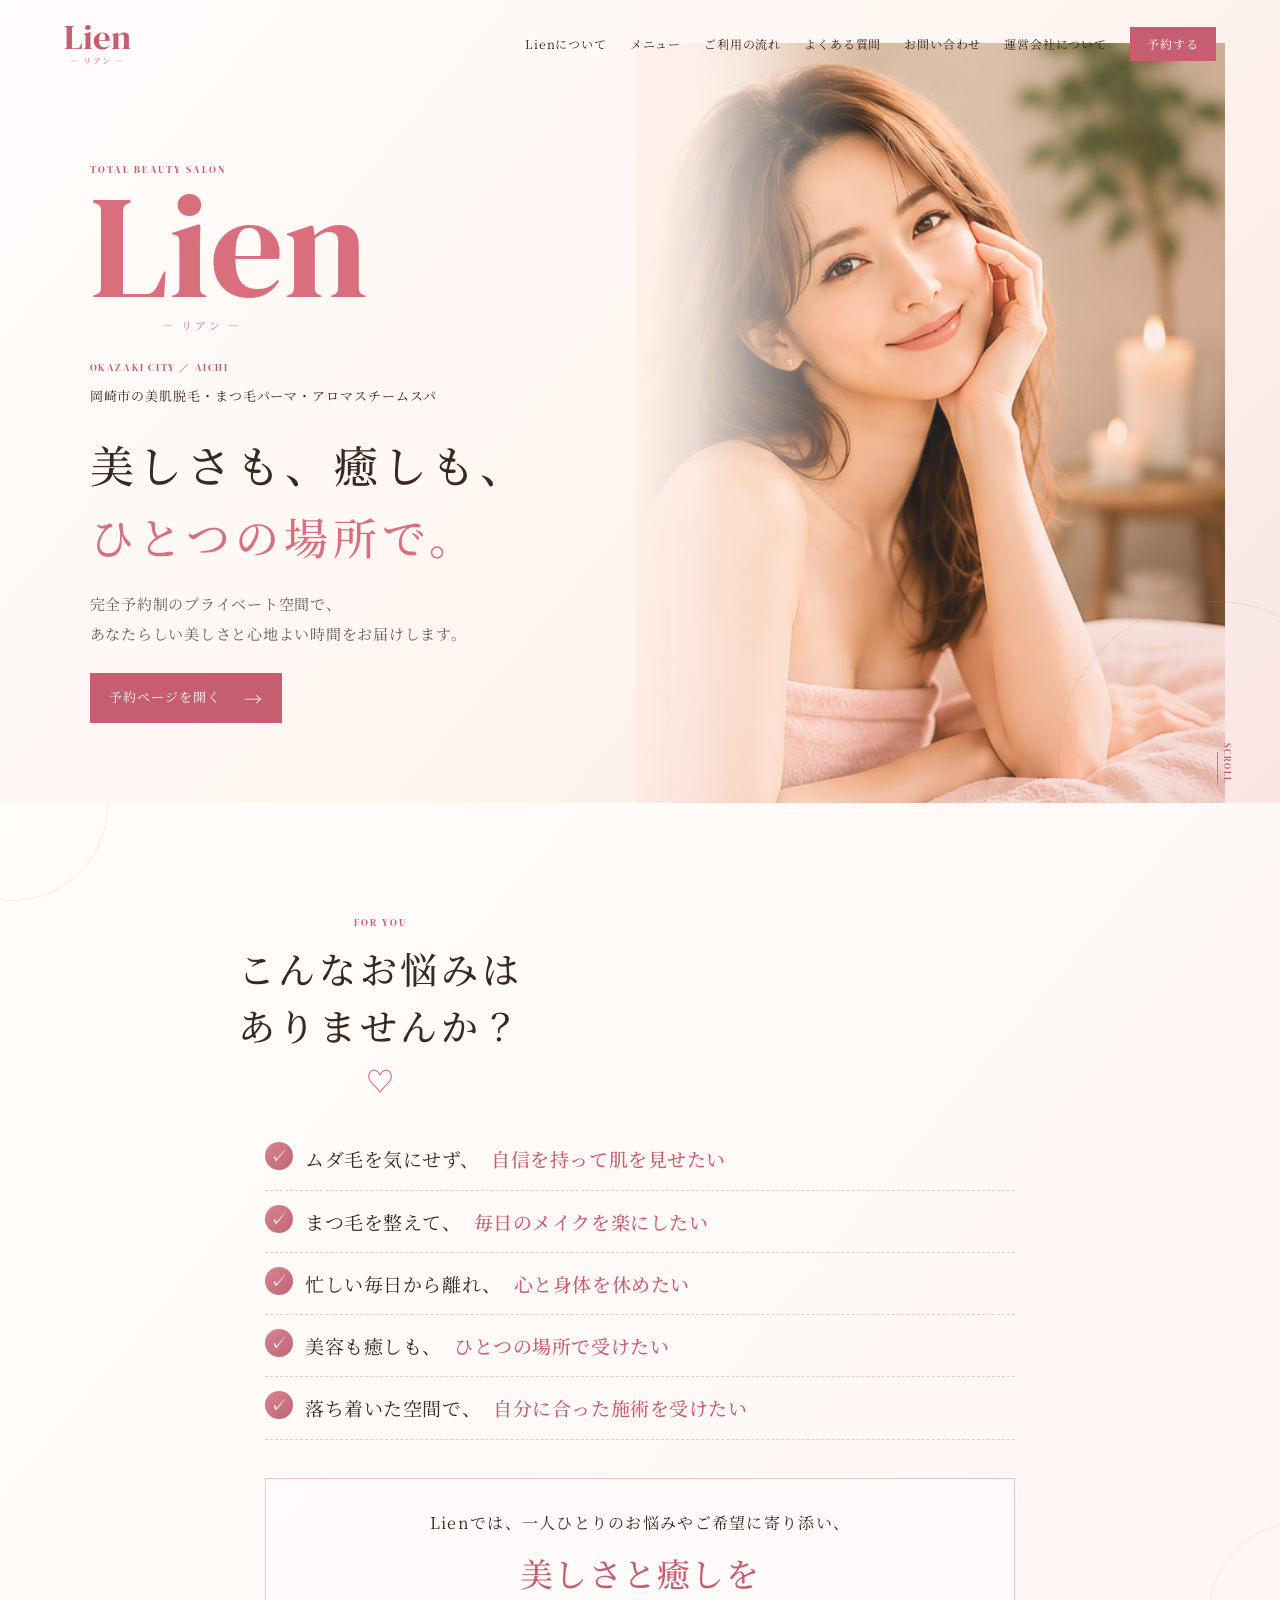
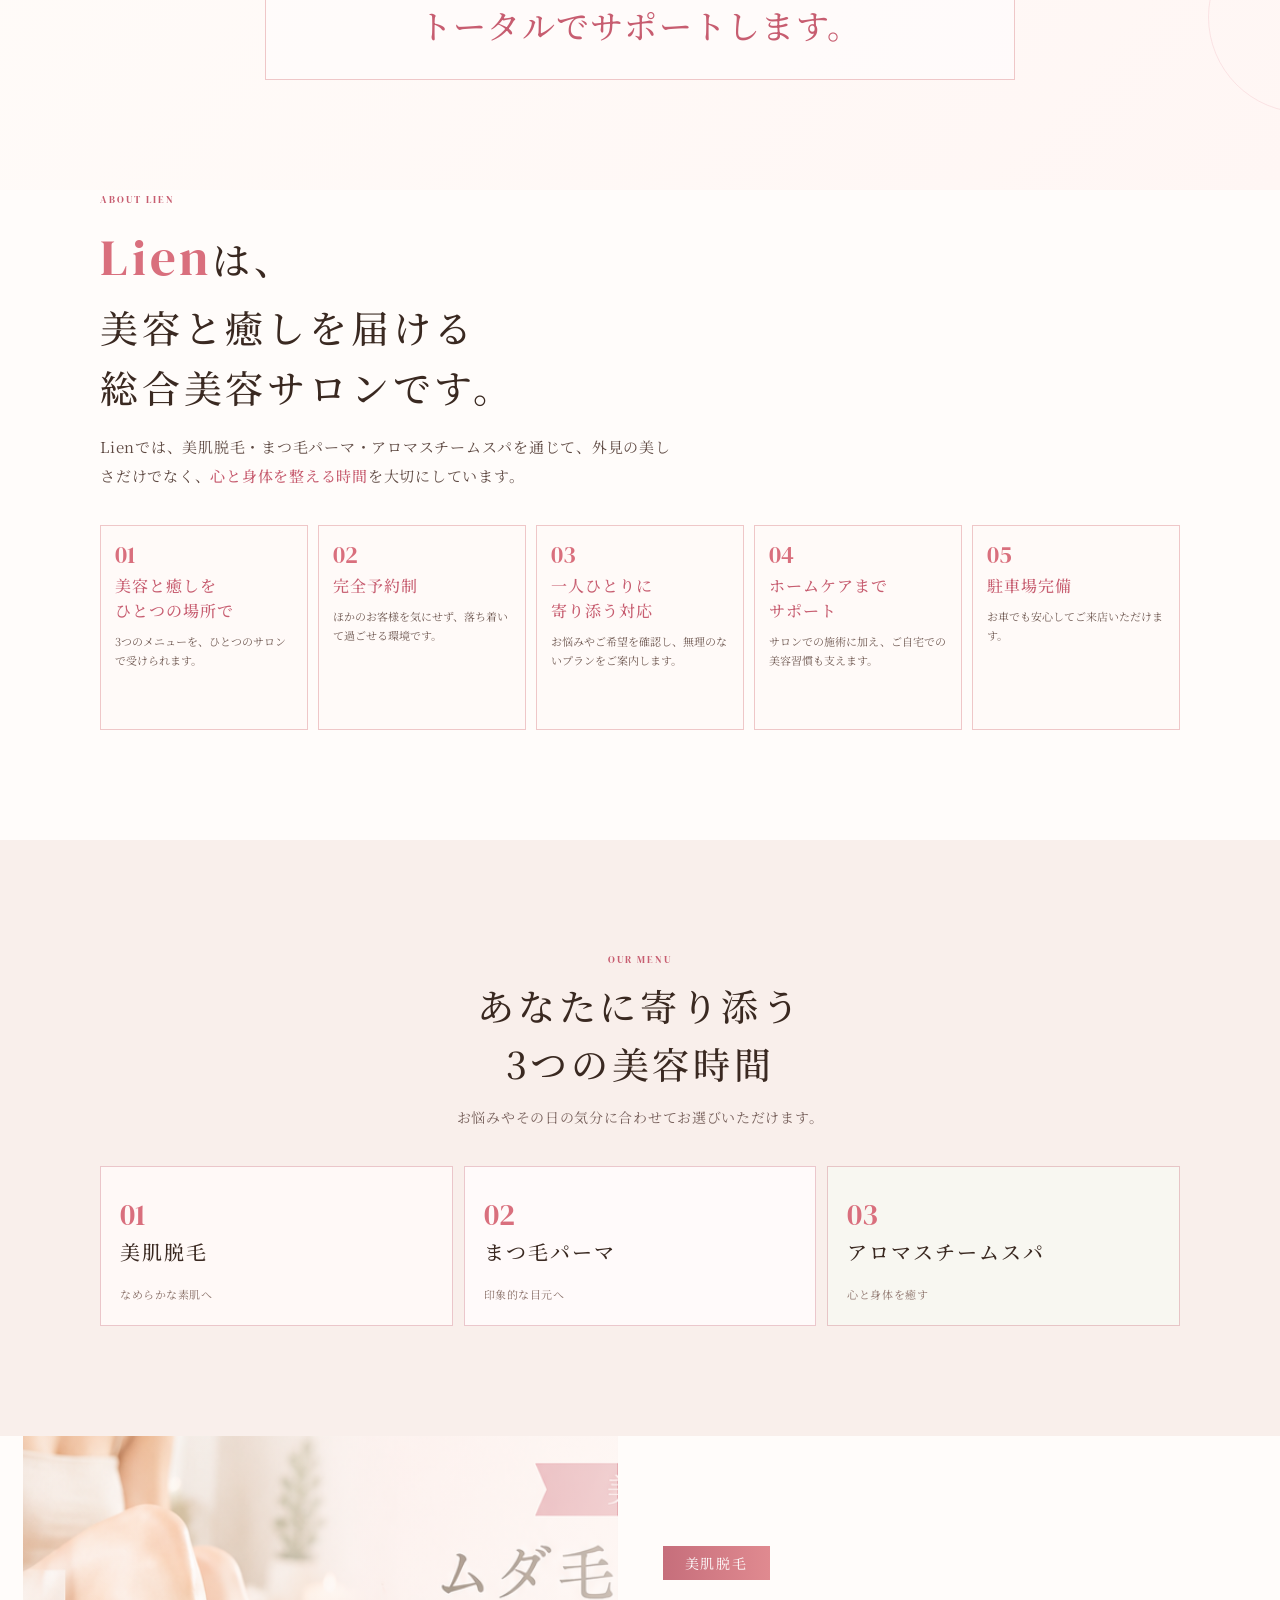
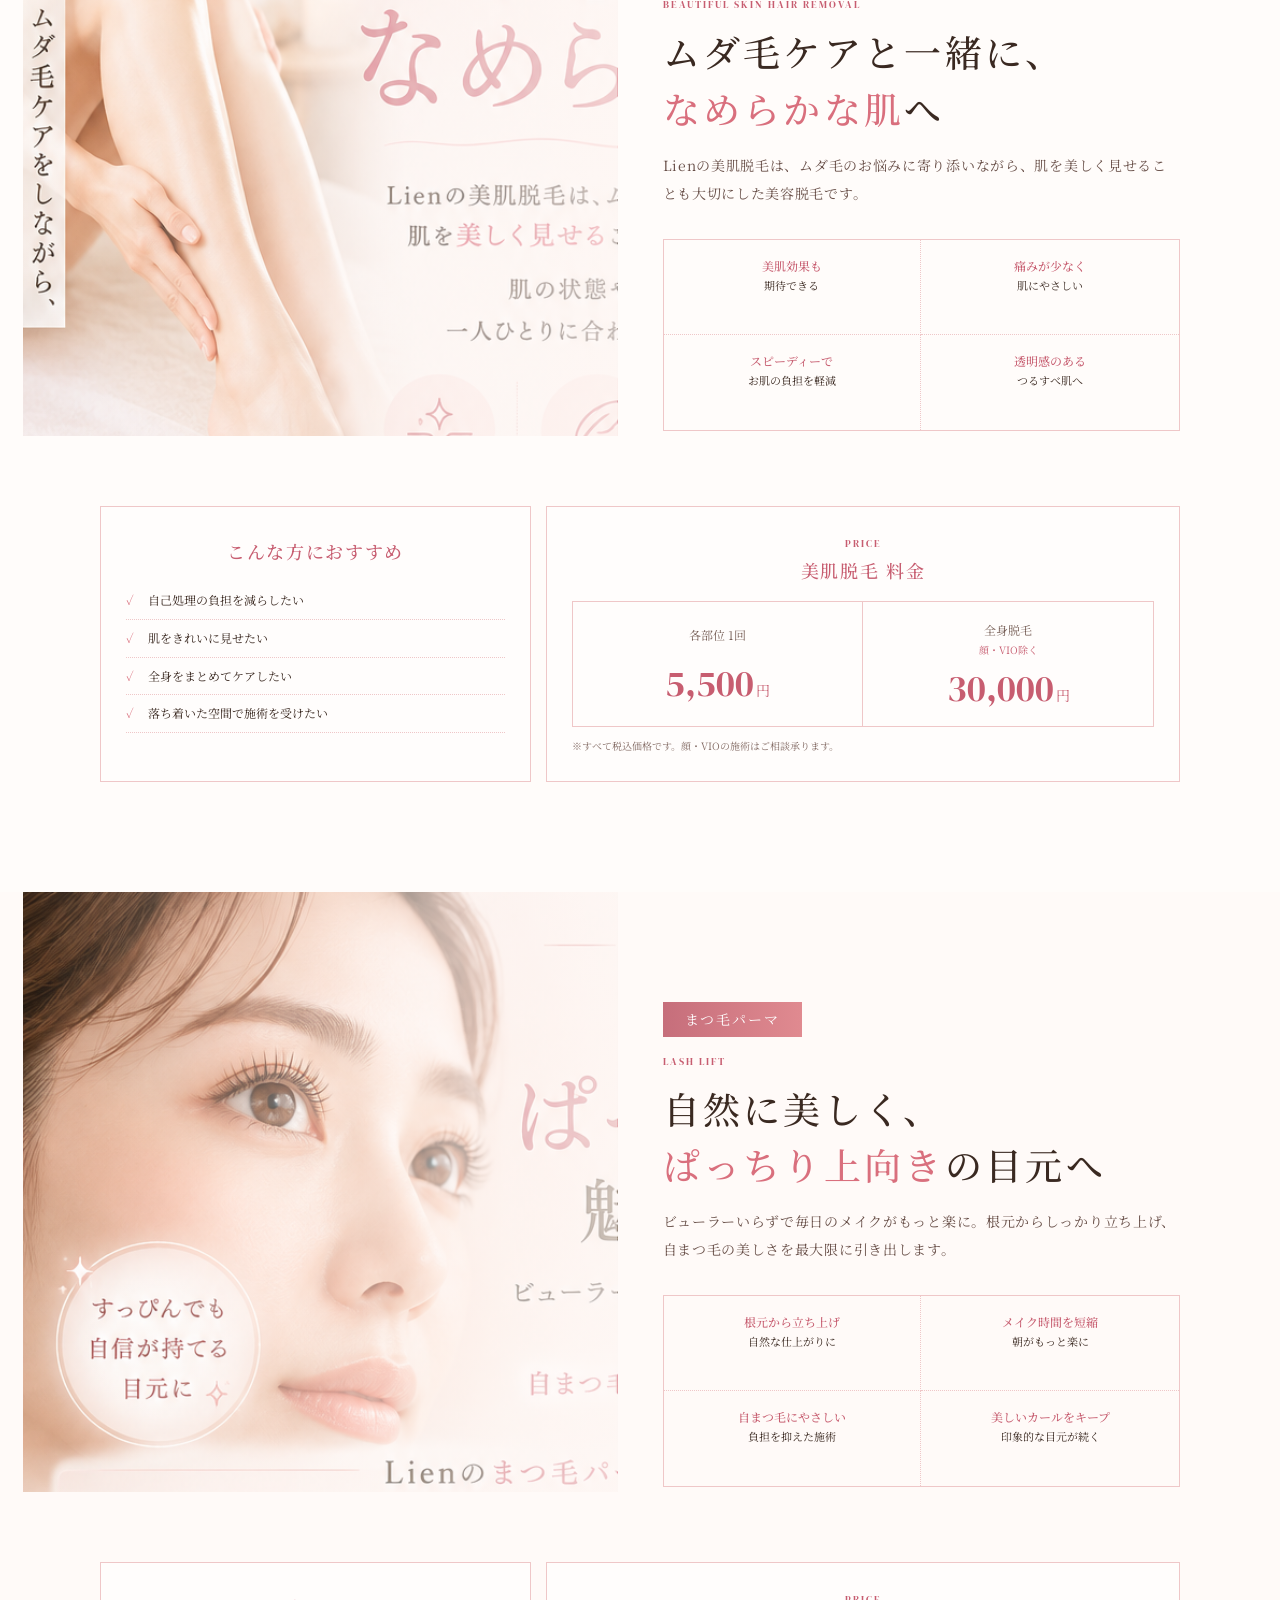
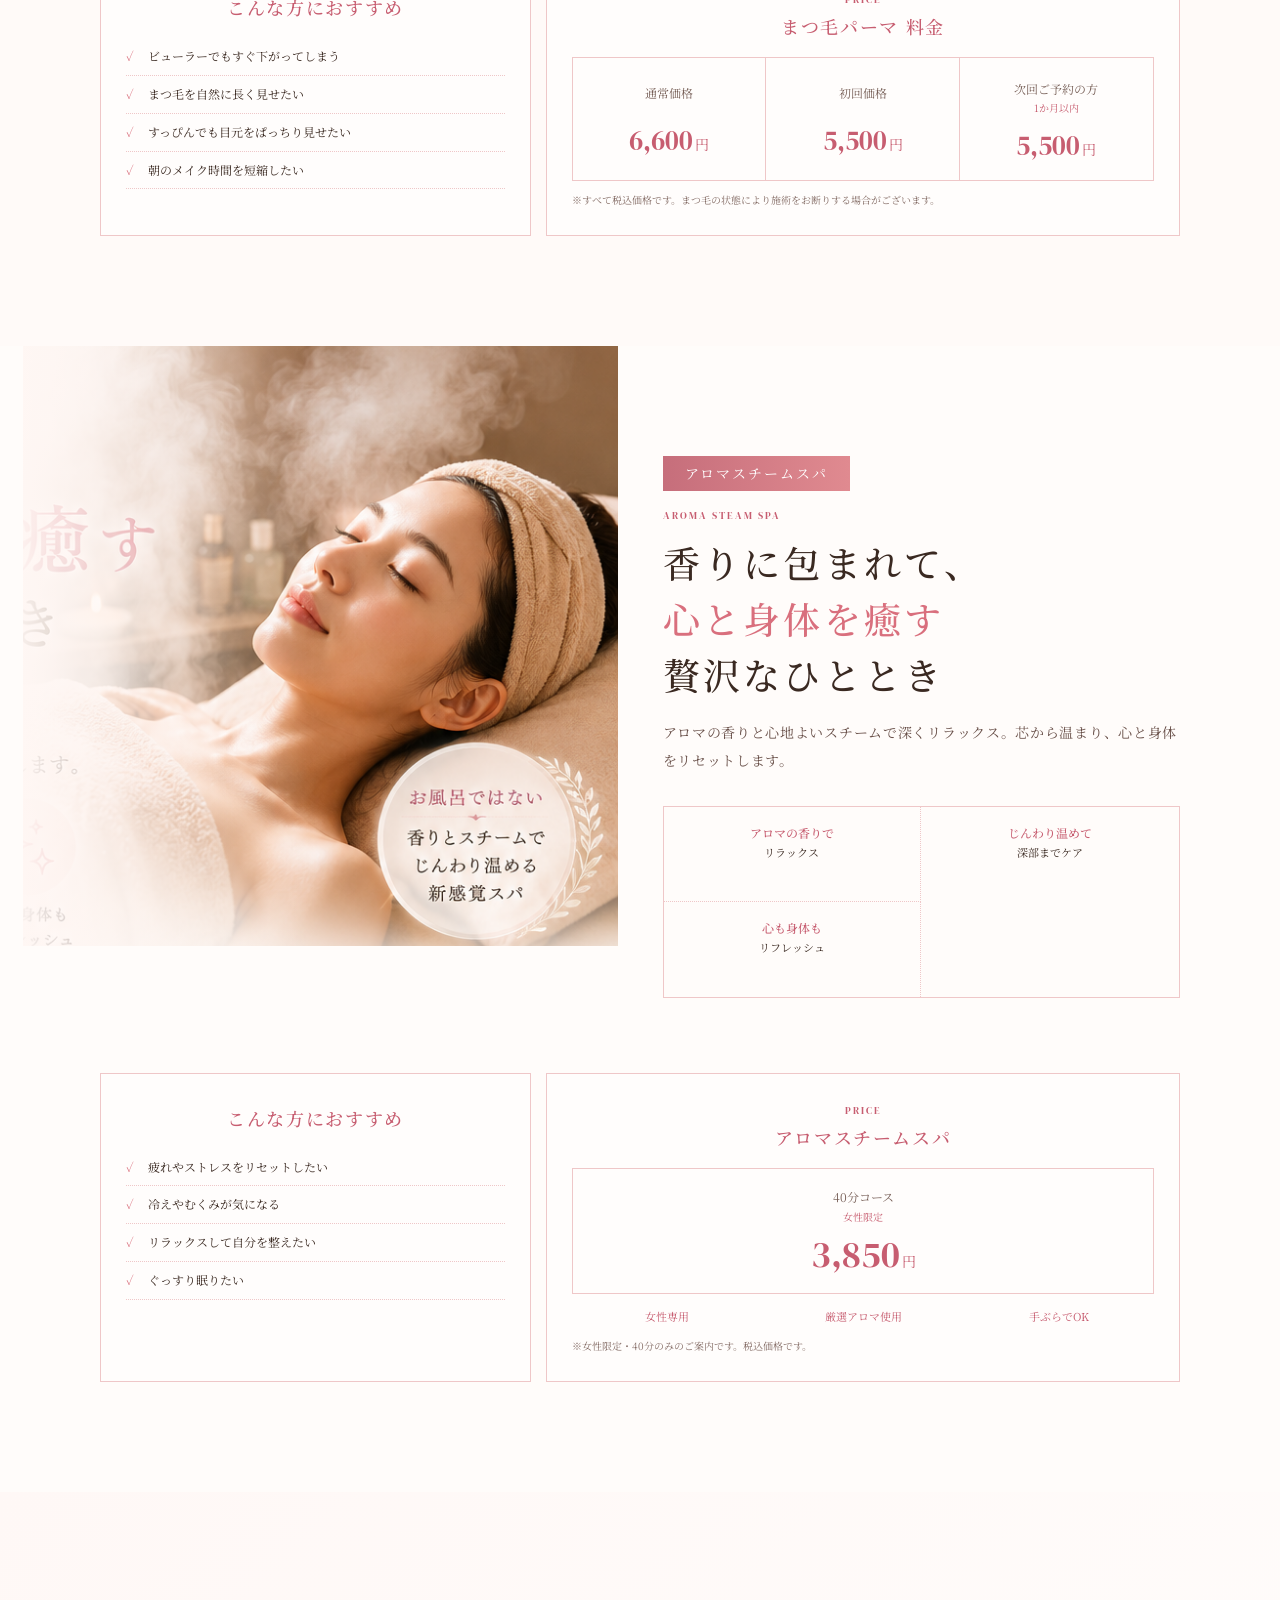
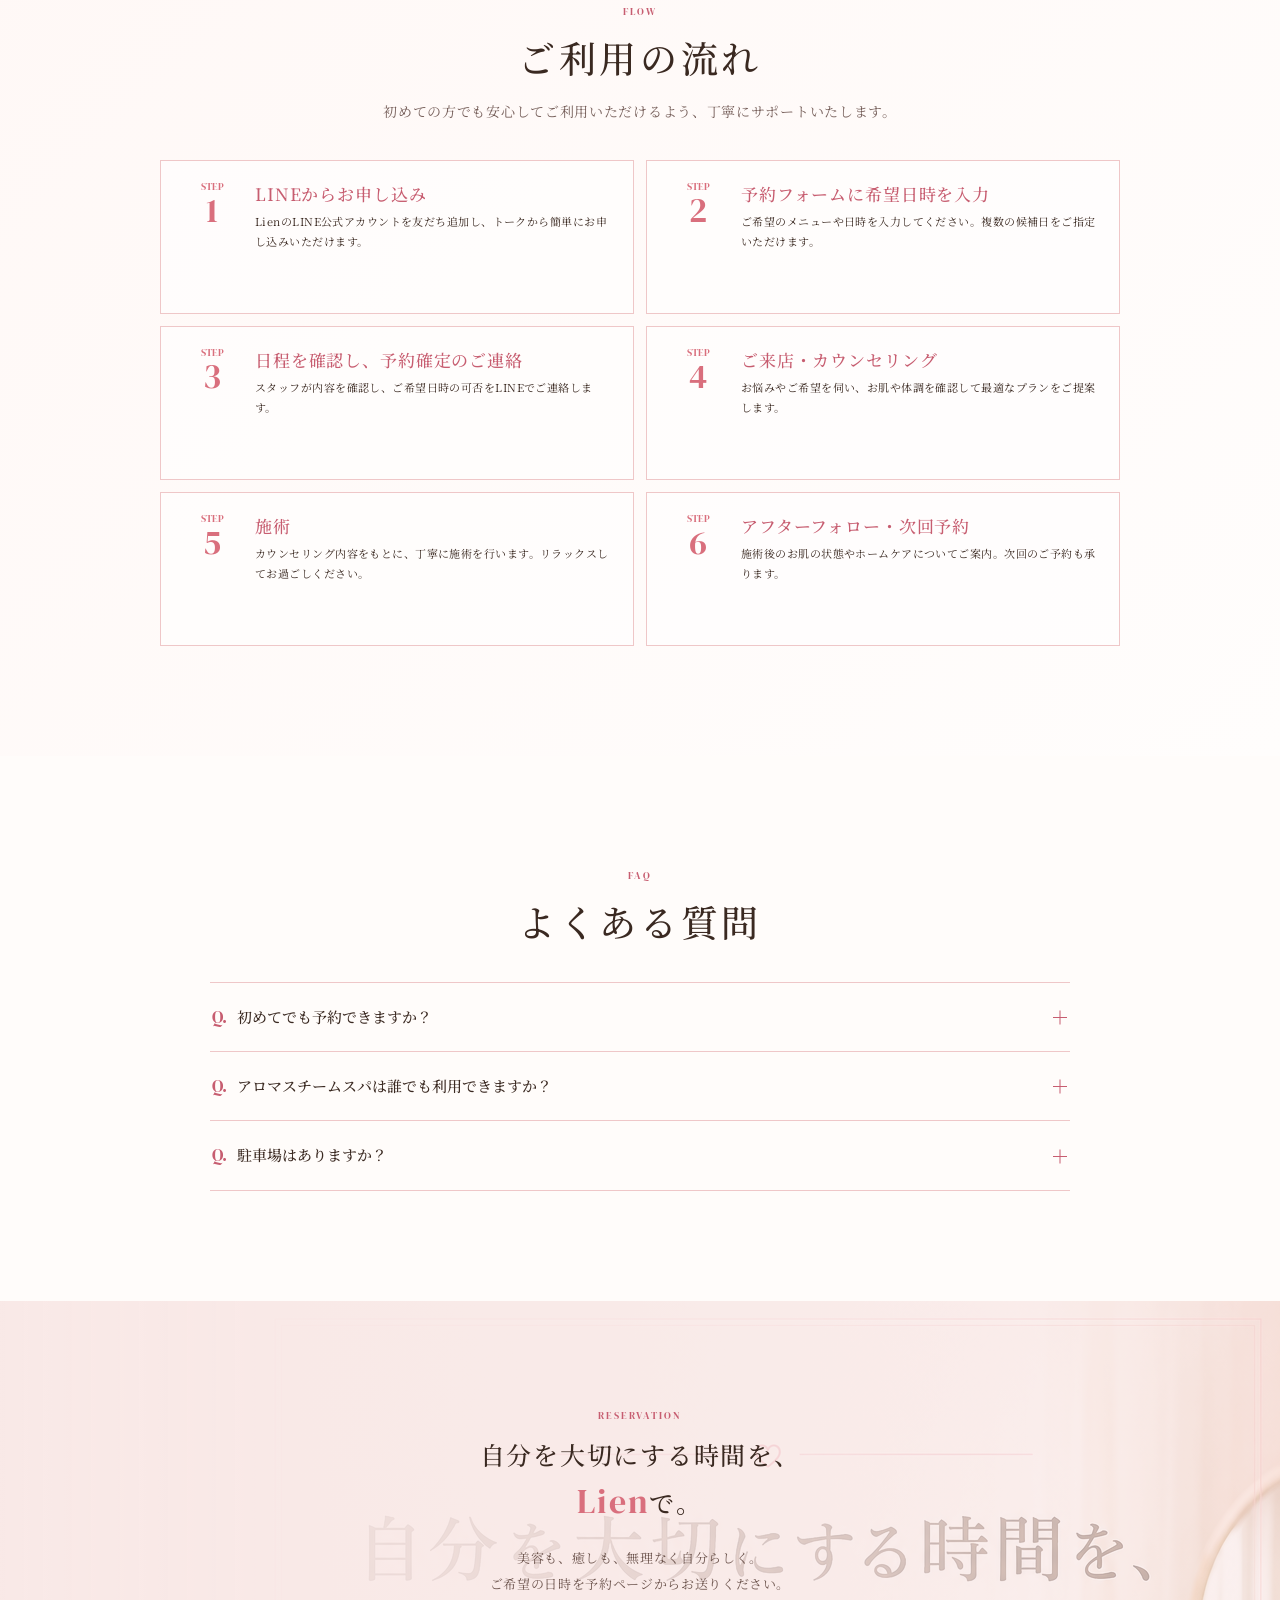
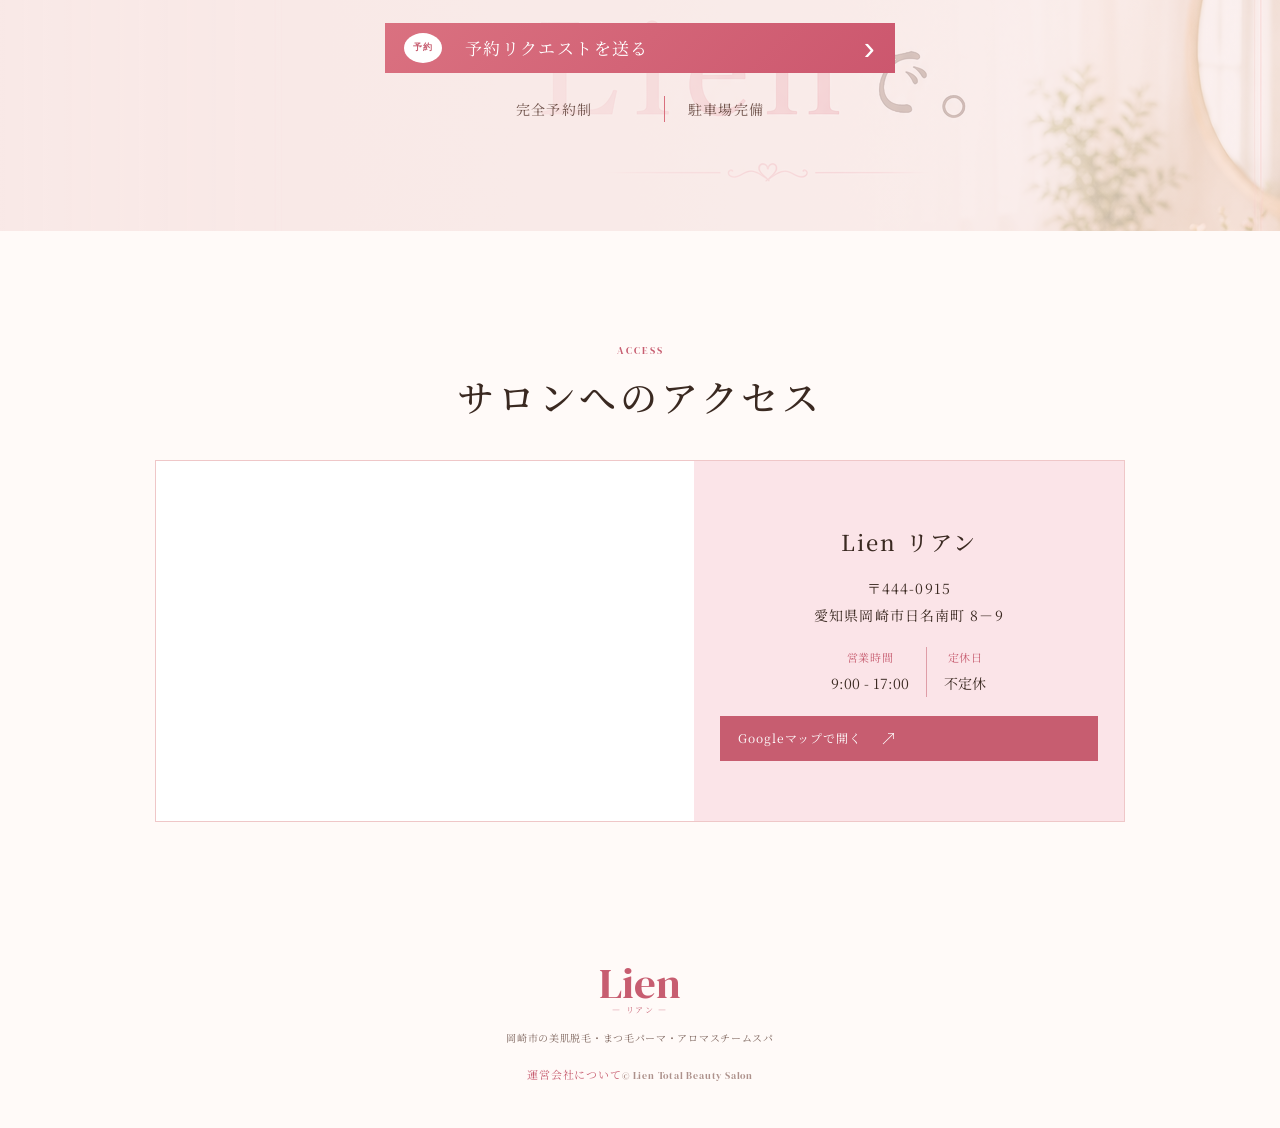
==== commit d4853ab5: "Add files via upload" ====
--- a/index.html
+++ b/index.html
@@ -3,137 +3,185 @@
   <head>
     <meta charset="UTF-8" />
     <meta name="viewport" content="width=device-width, initial-scale=1.0" />
-    <meta name="description" content="美容サロン「Lien」を運営するlavande（ラヴァンド）の会社概要と、美容への想いをご紹介します。" />
+    <meta name="description" content="岡崎市日名南町の総合美容サロンLien（リアン）。美肌脱毛・まつ毛パーマ・女性限定アロマスチームスパを、完全予約制の落ち着いた空間でご提供します。LINEから24時間ご予約・お問い合わせいただけます。" />
     <meta name="robots" content="index, follow" />
-    <meta name="theme-color" content="#fffcfa" />
-    <link rel="icon" type="image/png" href="../assets/lavande-mark.png" />
-    <link rel="apple-touch-icon" href="../assets/lavande-mark.png" />
-    <title>会社概要｜lavande（Lien運営会社）</title>
+    <meta name="theme-color" content="#fff9f7" />
+    <link rel="icon" type="image/png" href="assets/lavande-mark.png" />
+    <link rel="apple-touch-icon" href="assets/lavande-mark.png" />
+    <title>【岡崎市】美肌脱毛・まつ毛パーマ・アロマスチームスパ｜Lien（リアン）</title>
     <link rel="preconnect" href="https://fonts.googleapis.com" />
     <link rel="preconnect" href="https://fonts.gstatic.com" crossorigin />
     <link href="https://fonts.googleapis.com/css2?family=DM+Serif+Display:ital@0;1&family=Noto+Serif+JP:wght@400;500;600&display=swap" rel="stylesheet" />
-    <link rel="stylesheet" href="../styles.css" />
-    <link rel="stylesheet" href="company.css" />
+    <link rel="stylesheet" href="styles.css" />
     <script type="application/ld+json">
       {
         "@context": "https://schema.org",
-        "@type": "Organization",
-        "name": "lavande",
-        "email": "hitomi@lavande-beauty.com",
-        "foundingDate": "2026-02",
+        "@type": "BeautySalon",
+        "name": "Lien リアン",
+        "description": "岡崎市の美肌脱毛・まつ毛パーマ・女性限定アロマスチームスパを提供する完全予約制の総合美容サロンです。",
         "address": {
           "@type": "PostalAddress",
+          "postalCode": "444-0915",
           "addressRegion": "愛知県",
-          "addressLocality": "名古屋市",
+          "addressLocality": "岡崎市",
+          "streetAddress": "日名南町8-9",
           "addressCountry": "JP"
-        }
+        },
+        "geo": {
+          "@type": "GeoCoordinates",
+          "latitude": 34.96939080920073,
+          "longitude": 137.14083610571288
+        },
+        "priceRange": "¥¥",
+        "hasMap": "https://www.google.com/maps/search/?api=1&query=Lien%20%E3%83%AA%E3%82%A2%E3%83%B3%20%E6%84%9B%E7%9F%A5%E7%9C%8C%E5%B2%A1%E5%B4%8E%E5%B8%82%E6%97%A5%E5%90%8D%E5%8D%97%E7%94%BA8-9",
+        "sameAs": ["https://lin.ee/UqJdcnx"]
       }
     </script>
   </head>
-  <body class="company-page">
-    <header class="site-header company-header">
-      <a class="logo" href="../index.html#top" aria-label="Lien トップへ">Lien<span>— リアン —</span></a>
+  <body>
+    <header class="site-header">
+      <a class="logo" href="#top" aria-label="Lien トップへ">Lien<span>— リアン —</span></a>
       <button class="nav-toggle" type="button" aria-controls="site-nav" aria-expanded="false"><span></span><span></span><span></span><i>MENU</i></button>
       <nav class="site-nav" id="site-nav" aria-label="メインナビゲーション">
-        <a href="../index.html#about">Lienについて</a>
-        <a href="../index.html#menu">メニュー</a>
-        <a href="../index.html#flow">ご利用の流れ</a>
-        <a href="../index.html#faq">よくある質問</a>
-        <a href="../contact.html">お問い合わせ</a>
-        <a href="./" aria-current="page">運営会社について</a>
-        <a class="nav-reserve" href="../booking.html">予約する</a>
+        <a href="#about">Lienについて</a>
+        <a href="#menu">メニュー</a>
+        <a href="#flow">ご利用の流れ</a>
+        <a href="#faq">よくある質問</a>
+        <a href="contact.html">お問い合わせ</a>
+        <a href="company/">運営会社について</a>
+        <a class="nav-reserve" href="booking.html">予約する</a>
       </nav>
     </header>
 
-    <main>
-      <section class="company-hero" aria-labelledby="company-title">
-        <div class="company-hero-copy reveal">
-          <p class="company-wordmark">lavande</p>
-          <p class="company-kicker">ABOUT LAVANDE</p>
-          <h1 id="company-title">美しさは、毎日の積み重ねから<br />生まれるもの。</h1>
-          <p>lavandeは、日本製にこだわり、肌・目元・髪・インナービューティーまで、トータルビューティーを叶えるブランドです。</p>
-          <p>忙しい毎日でも続けられる、シンプルで上質な美容習慣をご提案します。</p>
+    <main id="top">
+      <section class="hero" aria-labelledby="hero-title">
+        <div class="hero-photo" aria-hidden="true"></div>
+        <div class="hero-content reveal">
+          <p class="hero-kicker">TOTAL BEAUTY SALON</p>
+          <p class="hero-logo">Lien</p>
+          <p class="hero-kana">— リアン —</p>
+          <p class="hero-location">OKAZAKI CITY ／ AICHI</p>
+          <p class="hero-sub">岡崎市の美肌脱毛・まつ毛パーマ・アロマスチームスパ</p>
+          <h1 id="hero-title">美しさも、癒しも、<br /><em>ひとつの場所で。</em></h1>
+          <p class="hero-text">完全予約制のプライベート空間で、<br />あなたらしい美しさと心地よい時間をお届けします。</p>
+          <a class="button button-pink" href="booking.html">予約ページを開く <b>→</b></a>
+        </div>
+        <span class="hero-scroll" aria-hidden="true">SCROLL</span>
+      </section>
+
+      <section class="concerns section" aria-labelledby="concerns-title">
+        <div class="center-heading reveal">
+          <p class="eyebrow">FOR YOU</p>
+          <h2 id="concerns-title">こんなお悩みは<br />ありませんか？</h2>
+          <span class="ornament" aria-hidden="true">♡</span>
+        </div>
+        <ul class="concern-list">
+          <li class="reveal"><span>✓</span>ムダ毛を気にせず、<strong>自信を持って肌を見せたい</strong></li>
+          <li class="reveal"><span>✓</span>まつ毛を整えて、<strong>毎日のメイクを楽にしたい</strong></li>
+          <li class="reveal"><span>✓</span>忙しい毎日から離れ、<strong>心と身体を休めたい</strong></li>
+          <li class="reveal"><span>✓</span>美容も癒しも、<strong>ひとつの場所で受けたい</strong></li>
+          <li class="reveal"><span>✓</span>落ち着いた空間で、<strong>自分に合った施術を受けたい</strong></li>
+        </ul>
+        <div class="support-message reveal"><p>Lienでは、一人ひとりのお悩みやご希望に寄り添い、<br /><strong>美しさと癒しを<br />トータルでサポートします。</strong></p></div>
+      </section>
+
+      <section id="about" class="about section" aria-labelledby="about-title">
+        <div class="about-copy reveal">
+          <p class="eyebrow">ABOUT LIEN</p>
+          <h2 id="about-title"><span>Lien</span>は、<br />美容と癒しを届ける<br />総合美容サロンです。</h2>
+          <p>Lienでは、美肌脱毛・まつ毛パーマ・アロマスチームスパを通じて、外見の美しさだけでなく、<strong>心と身体を整える時間</strong>を大切にしています。</p>
+        </div>
+        <div class="about-grid">
+          <article class="about-card reveal"><p class="card-number">01</p><h3>美容と癒しを<br />ひとつの場所で</h3><p>3つのメニューを、ひとつのサロンで受けられます。</p></article>
+          <article class="about-card reveal"><p class="card-number">02</p><h3>完全予約制</h3><p>ほかのお客様を気にせず、落ち着いて過ごせる環境です。</p></article>
+          <article class="about-card reveal"><p class="card-number">03</p><h3>一人ひとりに<br />寄り添う対応</h3><p>お悩みやご希望を確認し、無理のないプランをご案内します。</p></article>
+          <article class="about-card reveal"><p class="card-number">04</p><h3>ホームケアまで<br />サポート</h3><p>サロンでの施術に加え、ご自宅での美容習慣も支えます。</p></article>
+          <article class="about-card reveal"><p class="card-number">05</p><h3>駐車場完備</h3><p>お車でも安心してご来店いただけます。</p></article>
         </div>
       </section>
 
-      <section class="company-brand-story section" aria-labelledby="story-title">
-        <div class="company-heading reveal">
-          <p class="company-kicker">BRAND STORY</p>
-          <h2 id="story-title">私たちが<br />届けたいもの</h2>
-        </div>
-        <div class="company-story-copy reveal">
-          <p>多くのお客様のお悩みに寄り添う中で、本当に必要とされる商品を届けたい。その想いから、lavandeは誕生しました。</p>
-          <p>肌・目元・髪・インナービューティーまで。外側からも内側からも、あなた本来の美しさを引き出すお手伝いをしたいと考えています。</p>
-          <p>忙しい毎日でも、心地よく続けられる。シンプルで上質な美容習慣を通して、あなたの未来が、もっと輝きますように。</p>
+      <section id="menu" class="section menu-intro" aria-labelledby="menu-title">
+        <div class="center-heading reveal"><p class="eyebrow">OUR MENU</p><h2 id="menu-title">あなたに寄り添う<br />3つの美容時間</h2><p>お悩みやその日の気分に合わせてお選びいただけます。</p></div>
+        <div class="menu-cards">
+          <a class="menu-card reveal" href="#hair"><span>01</span><strong>美肌脱毛</strong><small>なめらかな素肌へ</small></a>
+          <a class="menu-card reveal" href="#lash"><span>02</span><strong>まつ毛パーマ</strong><small>印象的な目元へ</small></a>
+          <a class="menu-card reveal" href="#steam"><span>03</span><strong>アロマスチームスパ</strong><small>心と身体を癒す</small></a>
         </div>
       </section>
 
-      <section class="company-thought section" aria-labelledby="thought-title">
-        <div class="company-thought-inner reveal">
-          <p class="company-kicker">OUR THOUGHT</p>
-          <h2 id="thought-title">lavandeの想い</h2>
-          <p>ラベンダーの花言葉「あなたを待っています」には、大切な人を想う優しさや、未来への希望が込められています。</p>
-          <p>私たちは、そんなラベンダーのように、あなたの美しさに寄り添い、そっと支え続けます。</p>
+      <section id="hair" class="service-detail hair-detail section" aria-labelledby="hair-title">
+        <div class="service-visual" aria-hidden="true"></div>
+        <div class="service-heading reveal"><p class="ribbon">美肌脱毛</p><p class="eyebrow">BEAUTIFUL SKIN HAIR REMOVAL</p><h2 id="hair-title">ムダ毛ケアと一緒に、<br /><em>なめらかな肌</em>へ</h2><p>Lienの美肌脱毛は、ムダ毛のお悩みに寄り添いながら、肌を美しく見せることも大切にした美容脱毛です。</p></div>
+        <div class="merit-grid reveal"><p><b>美肌効果も</b><br />期待できる</p><p><b>痛みが少なく</b><br />肌にやさしい</p><p><b>スピーディーで</b><br />お肌の負担を軽減</p><p><b>透明感のある</b><br />つるすべ肌へ</p></div>
+        <div class="service-bottom">
+          <div class="recommend reveal"><h3>こんな方におすすめ</h3><ul><li>自己処理の負担を減らしたい</li><li>肌をきれいに見せたい</li><li>全身をまとめてケアしたい</li><li>落ち着いた空間で施術を受けたい</li></ul></div>
+          <div class="price-panel reveal"><p class="eyebrow">PRICE</p><h3>美肌脱毛 料金</h3><dl><div><dt>各部位 1回</dt><dd>5,500<span>円</span></dd></div><div><dt>全身脱毛<br /><small>顔・VIO除く</small></dt><dd>30,000<span>円</span></dd></div></dl><p class="price-note">※すべて税込価格です。顔・VIOの施術はご相談承ります。</p></div>
         </div>
       </section>
 
-      <section class="company-values section" aria-labelledby="values-title">
-        <div class="company-heading reveal">
-          <p class="company-kicker">OUR PROMISE</p>
-          <h2 id="values-title">大切にしていること</h2>
-        </div>
-        <div class="company-values-grid">
-          <article class="company-value reveal"><p>01</p><h3>日本製へのこだわり</h3><span>安心してお使いいただける品質管理を徹底し、日本国内で丁寧に製造しています。</span></article>
-          <article class="company-value reveal"><p>02</p><h3>厳選した美容成分</h3><span>必要な美容成分をバランスよく配合し、肌本来の美しさをサポートします。</span></article>
-          <article class="company-value reveal"><p>03</p><h3>シンプルで続けやすい</h3><span>忙しい毎日でも続けられるシンプルなスキンケアで、美しさを育みます。</span></article>
-          <article class="company-value reveal"><p>04</p><h3>肌へのやさしさ</h3><span>毎日使うものだからこそ、使い心地やさしさにこだわっています。</span></article>
-          <article class="company-value reveal"><p>05</p><h3>お客様に寄り添う</h3><span>一人ひとりのお悩みに寄り添い、美しさと自信を育てるようサポートします。</span></article>
+      <section id="lash" class="service-detail lash-detail section" aria-labelledby="lash-title">
+        <div class="service-visual" aria-hidden="true"></div>
+        <div class="service-heading reveal"><p class="ribbon">まつ毛パーマ</p><p class="eyebrow">LASH LIFT</p><h2 id="lash-title">自然に美しく、<br /><em>ぱっちり上向き</em>の目元へ</h2><p>ビューラーいらずで毎日のメイクがもっと楽に。根元からしっかり立ち上げ、自まつ毛の美しさを最大限に引き出します。</p></div>
+        <div class="merit-grid reveal"><p><b>根元から立ち上げ</b><br />自然な仕上がりに</p><p><b>メイク時間を短縮</b><br />朝がもっと楽に</p><p><b>自まつ毛にやさしい</b><br />負担を抑えた施術</p><p><b>美しいカールをキープ</b><br />印象的な目元が続く</p></div>
+        <div class="service-bottom">
+          <div class="recommend reveal"><h3>こんな方におすすめ</h3><ul><li>ビューラーでもすぐ下がってしまう</li><li>まつ毛を自然に長く見せたい</li><li>すっぴんでも目元をぱっちり見せたい</li><li>朝のメイク時間を短縮したい</li></ul></div>
+          <div class="price-panel reveal"><p class="eyebrow">PRICE</p><h3>まつ毛パーマ 料金</h3><dl class="three-prices"><div><dt>通常価格</dt><dd>6,600<span>円</span></dd></div><div><dt>初回価格</dt><dd>5,500<span>円</span></dd></div><div><dt>次回ご予約の方<br /><small>1か月以内</small></dt><dd>5,500<span>円</span></dd></div></dl><p class="price-note">※すべて税込価格です。まつ毛の状態により施術をお断りする場合がございます。</p></div>
         </div>
       </section>
 
-      <section class="company-salon section" aria-labelledby="salon-title">
-        <div class="company-salon-inner reveal">
-          <p class="company-kicker">SALON BUSINESS</p>
-          <h2 id="salon-title">サロン事業のご紹介</h2>
-          <p class="company-salon-name">Lien <span>リアン</span></p>
-          <p>「Lien（リアン）」は、フランス語で「絆」を意味します。お一人おひとりとのご縁を大切に、美しさを通じて心まで満たされる時間をご提供します。</p>
-          <a class="company-button" href="../index.html">Lienトップページへ <b>→</b></a>
+      <section id="steam" class="service-detail steam-detail section" aria-labelledby="steam-title">
+        <div class="service-visual" aria-hidden="true"></div>
+        <div class="service-heading reveal"><p class="ribbon">アロマスチームスパ</p><p class="eyebrow">AROMA STEAM SPA</p><h2 id="steam-title">香りに包まれて、<br /><em>心と身体を癒す</em><br />贅沢なひととき</h2><p>アロマの香りと心地よいスチームで深くリラックス。芯から温まり、心と身体をリセットします。</p></div>
+        <div class="merit-grid reveal"><p><b>アロマの香りで</b><br />リラックス</p><p><b>じんわり温めて</b><br />深部までケア</p><p><b>心も身体も</b><br />リフレッシュ</p></div>
+        <div class="service-bottom">
+          <div class="recommend reveal"><h3>こんな方におすすめ</h3><ul><li>疲れやストレスをリセットしたい</li><li>冷えやむくみが気になる</li><li>リラックスして自分を整えたい</li><li>ぐっすり眠りたい</li></ul></div>
+          <div class="price-panel reveal"><p class="eyebrow">PRICE</p><h3>アロマスチームスパ</h3><dl><div><dt>40分コース<br /><small>女性限定</small></dt><dd>3,850<span>円</span></dd></div></dl><div class="spa-notes"><span>女性専用</span><span>厳選アロマ使用</span><span>手ぶらでOK</span></div><p class="price-note">※女性限定・40分のみのご案内です。税込価格です。</p></div>
         </div>
       </section>
 
-      <section class="company-profile section" aria-labelledby="profile-title">
-        <div class="company-heading reveal">
-          <p class="company-kicker">COMPANY INFORMATION</p>
-          <h2 id="profile-title">会社概要</h2>
-        </div>
-        <dl class="company-table reveal">
-          <div><dt>会社名</dt><dd>lavande</dd></div>
-          <div><dt>代表者</dt><dd>杉本 仁見</dd></div>
-          <div><dt>所在地</dt><dd>愛知県名古屋市</dd></div>
-          <div><dt>設立</dt><dd>2026年2月</dd></div>
-          <div><dt>事業内容</dt><dd>化粧品販売、美容サロン「Lien」の運営 ほか</dd></div>
-          <div><dt>メールアドレス</dt><dd><a href="mailto:hitomi@lavande-beauty.com">hitomi@lavande-beauty.com</a></dd></div>
-        </dl>
+      <section id="flow" class="flow section" aria-labelledby="flow-title">
+        <div class="center-heading reveal"><p class="eyebrow">FLOW</p><h2 id="flow-title">ご利用の流れ</h2><p>初めての方でも安心してご利用いただけるよう、丁寧にサポートいたします。</p></div>
+        <ol class="flow-list">
+          <li class="reveal"><b>STEP<br /><span>1</span></b><div><h3>LINEからお申し込み</h3><p>LienのLINE公式アカウントを友だち追加し、トークから簡単にお申し込みいただけます。</p></div></li>
+          <li class="reveal"><b>STEP<br /><span>2</span></b><div><h3>予約フォームに希望日時を入力</h3><p>ご希望のメニューや日時を入力してください。複数の候補日をご指定いただけます。</p></div></li>
+          <li class="reveal"><b>STEP<br /><span>3</span></b><div><h3>日程を確認し、予約確定のご連絡</h3><p>スタッフが内容を確認し、ご希望日時の可否をLINEでご連絡します。</p></div></li>
+          <li class="reveal"><b>STEP<br /><span>4</span></b><div><h3>ご来店・カウンセリング</h3><p>お悩みやご希望を伺い、お肌や体調を確認して最適なプランをご提案します。</p></div></li>
+          <li class="reveal"><b>STEP<br /><span>5</span></b><div><h3>施術</h3><p>カウンセリング内容をもとに、丁寧に施術を行います。リラックスしてお過ごしください。</p></div></li>
+          <li class="reveal"><b>STEP<br /><span>6</span></b><div><h3>アフターフォロー・次回予約</h3><p>施術後のお肌の状態やホームケアについてご案内。次回のご予約も承ります。</p></div></li>
+        </ol>
       </section>
 
-      <section class="company-access section" aria-labelledby="access-title">
-        <div class="company-access-inner reveal">
-          <p>美しさは、もっとシンプルでいい。</p>
-          <p class="company-kicker">ACCESS</p>
-          <h2 id="access-title">所在地</h2>
-          <address>愛知県名古屋市</address>
-          <p>詳細な所在地は、お問い合わせをいただいた際にご案内いたします。</p>
-          <p class="company-closing">美しさは、日々の小さな選択から。<br />lavandeは、あなたの毎日がもっと輝くように、これからも進化し続けます。</p>
+      <section id="faq" class="faq section" aria-labelledby="faq-title">
+        <div class="center-heading reveal"><p class="eyebrow">FAQ</p><h2 id="faq-title">よくある質問</h2></div>
+        <div class="faq-list">
+          <article class="faq-item reveal"><h3><button type="button" aria-expanded="false"><span>Q.</span> 初めてでも予約できますか？<i aria-hidden="true"></i></button></h3><div class="faq-answer"><p><b>A.</b> はい。初めての方にはカウンセリングのお時間を設け、メニューや施術の流れを丁寧にご説明します。</p></div></article>
+          <article class="faq-item reveal"><h3><button type="button" aria-expanded="false"><span>Q.</span> アロマスチームスパは誰でも利用できますか？<i aria-hidden="true"></i></button></h3><div class="faq-answer"><p><b>A.</b> アロマスチームスパは女性限定のメニューです。40分コースのみご案内しています。</p></div></article>
+          <article class="faq-item reveal"><h3><button type="button" aria-expanded="false"><span>Q.</span> 駐車場はありますか？<i aria-hidden="true"></i></button></h3><div class="faq-answer"><p><b>A.</b> はい、駐車場を完備しております。お車でも安心してご来店ください。</p></div></article>
+        </div>
+      </section>
+
+      <section id="reserve" class="reservation" aria-labelledby="reserve-title">
+        <div class="reservation-photo" aria-hidden="true"></div>
+        <div class="reservation-inner reveal"><p class="eyebrow">RESERVATION</p><h2 id="reserve-title">自分を大切にする時間を、<br /><span>Lien</span>で。</h2><p>美容も、癒しも、無理なく自分らしく。<br />ご希望の日時を予約ページからお送りください。</p><a class="line-button" href="booking.html"><span>予約</span> 予約リクエストを送る <b>›</b></a><div class="reservation-points"><span>完全予約制</span><span>駐車場完備</span></div></div>
+      </section>
+
+      <section class="access section" aria-labelledby="access-title">
+        <div class="center-heading reveal"><p class="eyebrow">ACCESS</p><h2 id="access-title">サロンへのアクセス</h2></div>
+        <div class="access-grid">
+          <div class="map-frame reveal">
+            <iframe src="https://www.google.com/maps/embed?pb=!1m14!1m8!1m3!1d26155.91949386299!2d137.14083610571288!3d34.96939080920073!3m2!1i1024!2i768!4f13.1!3m3!1m2!1s0x6004a333ef335e59%3A0x86d9b7ca92ac959f!2zTGllbiDjg6rjgqLjg7M!5e0!3m2!1sja!2sjp!4v1785641365068!5m2!1sja!2sjp" title="Lien リアンのGoogleマップ" allowfullscreen="" loading="lazy" referrerpolicy="strict-origin-when-cross-origin"></iframe>
+          </div>
+          <div class="access-info reveal">
+            <h3>Lien リアン</h3>
+            <address>〒444-0915<br />愛知県岡崎市日名南町 8－9</address>
+            <dl><div><dt>営業時間</dt><dd>9:00 - 17:00</dd></div><div><dt>定休日</dt><dd>不定休</dd></div></dl>
+            <a class="map-link" href="https://www.google.com/maps/search/?api=1&amp;query=Lien%20%E3%83%AA%E3%82%A2%E3%83%B3%20%E6%84%9B%E7%9F%A5%E7%9C%8C%E5%B2%A1%E5%B4%8E%E5%B8%82%E6%97%A5%E5%90%8D%E5%8D%97%E7%94%BA8-9" target="_blank" rel="noopener noreferrer">Googleマップで開く <span>↗</span></a>
+          </div>
         </div>
       </section>
     </main>
-
-    <footer class="site-footer company-footer">
-      <a class="logo" href="../index.html#top">Lien<span>— リアン —</span></a>
-      <p>美容サロン「Lien」運営会社</p>
-      <a class="footer-company-link" href="./" aria-current="page">lavande 会社概要</a>
-      <small>© lavande</small>
-    </footer>
-    <script src="../script.js"></script>
+    <footer class="site-footer"><a class="logo" href="#top">Lien<span>— リアン —</span></a><p>岡崎市の美肌脱毛・まつ毛パーマ・アロマスチームスパ</p><a class="footer-company-link" href="company/">運営会社について</a><small>© Lien Total Beauty Salon</small></footer>
+    <a class="mobile-line-cta" href="booking.html"><span>予約</span> 予約する <b>→</b></a>
+    <script src="script.js"></script>
   </body>
 </html>
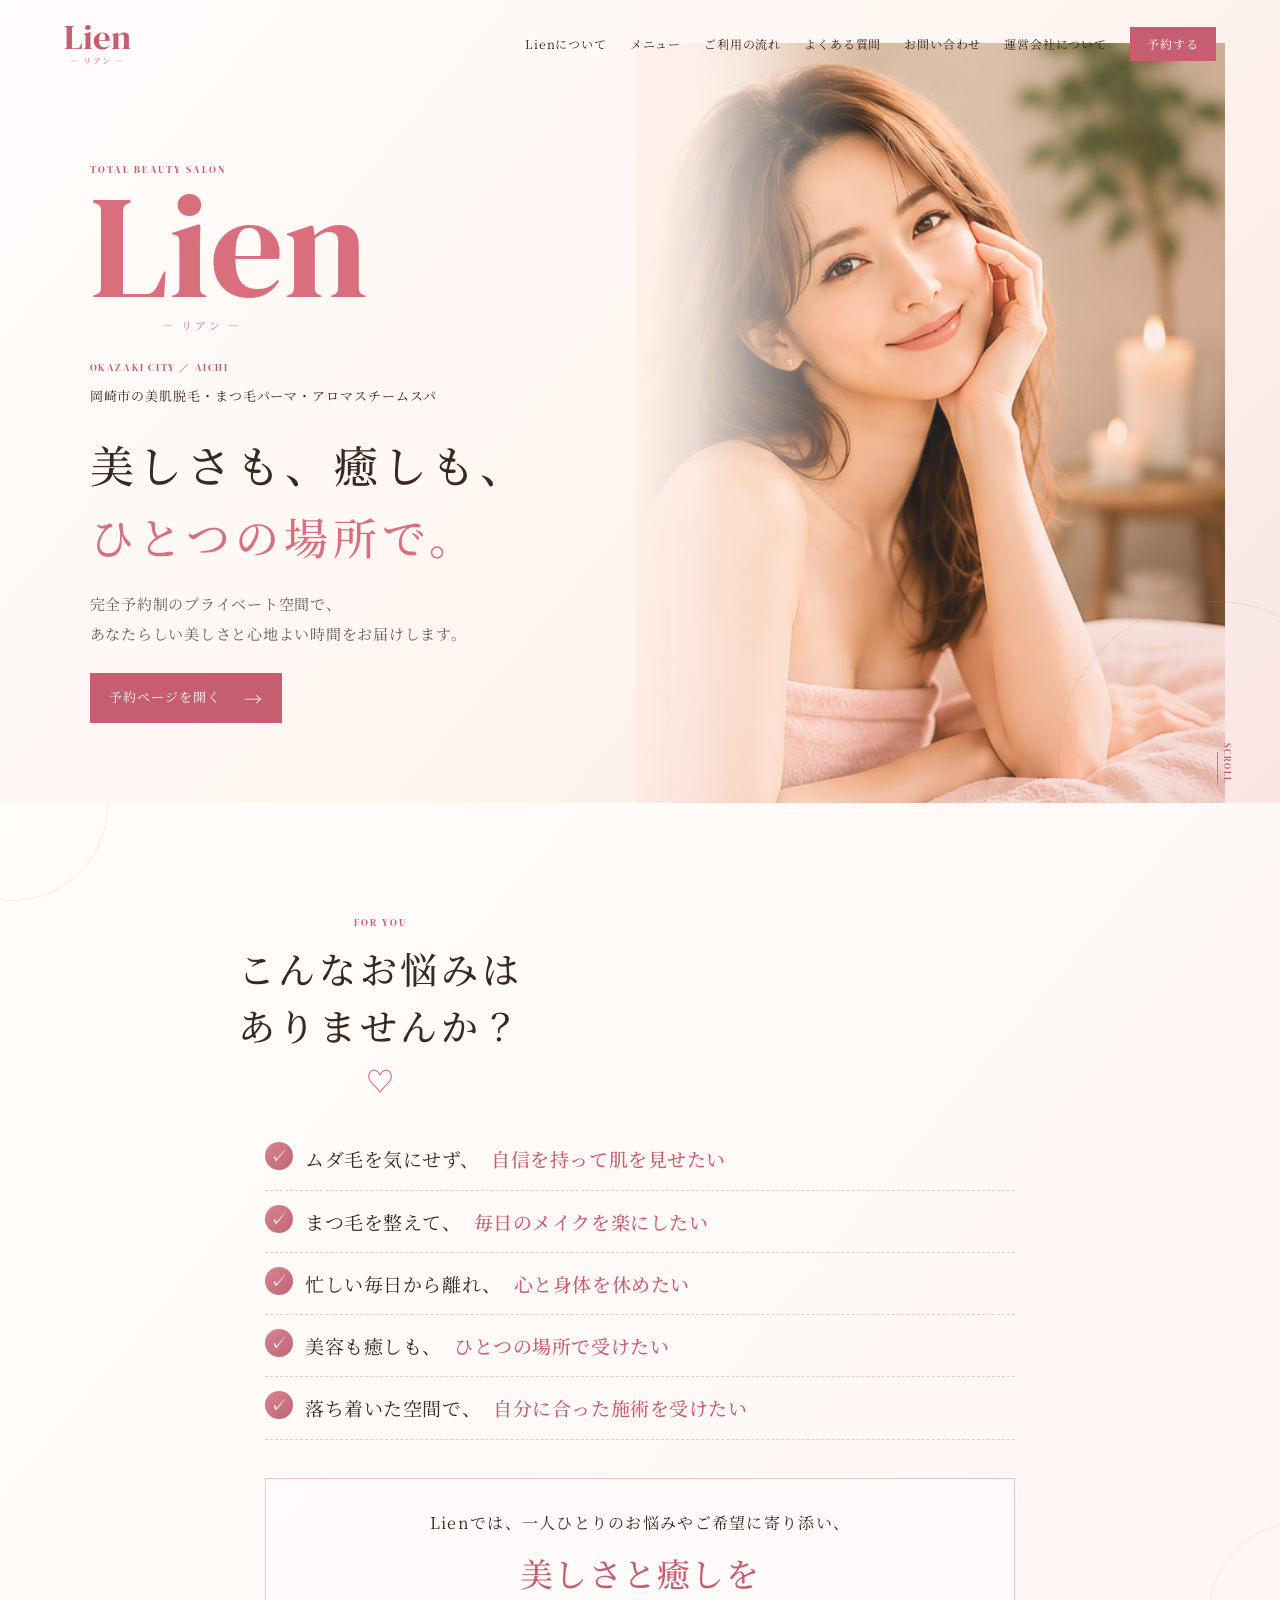
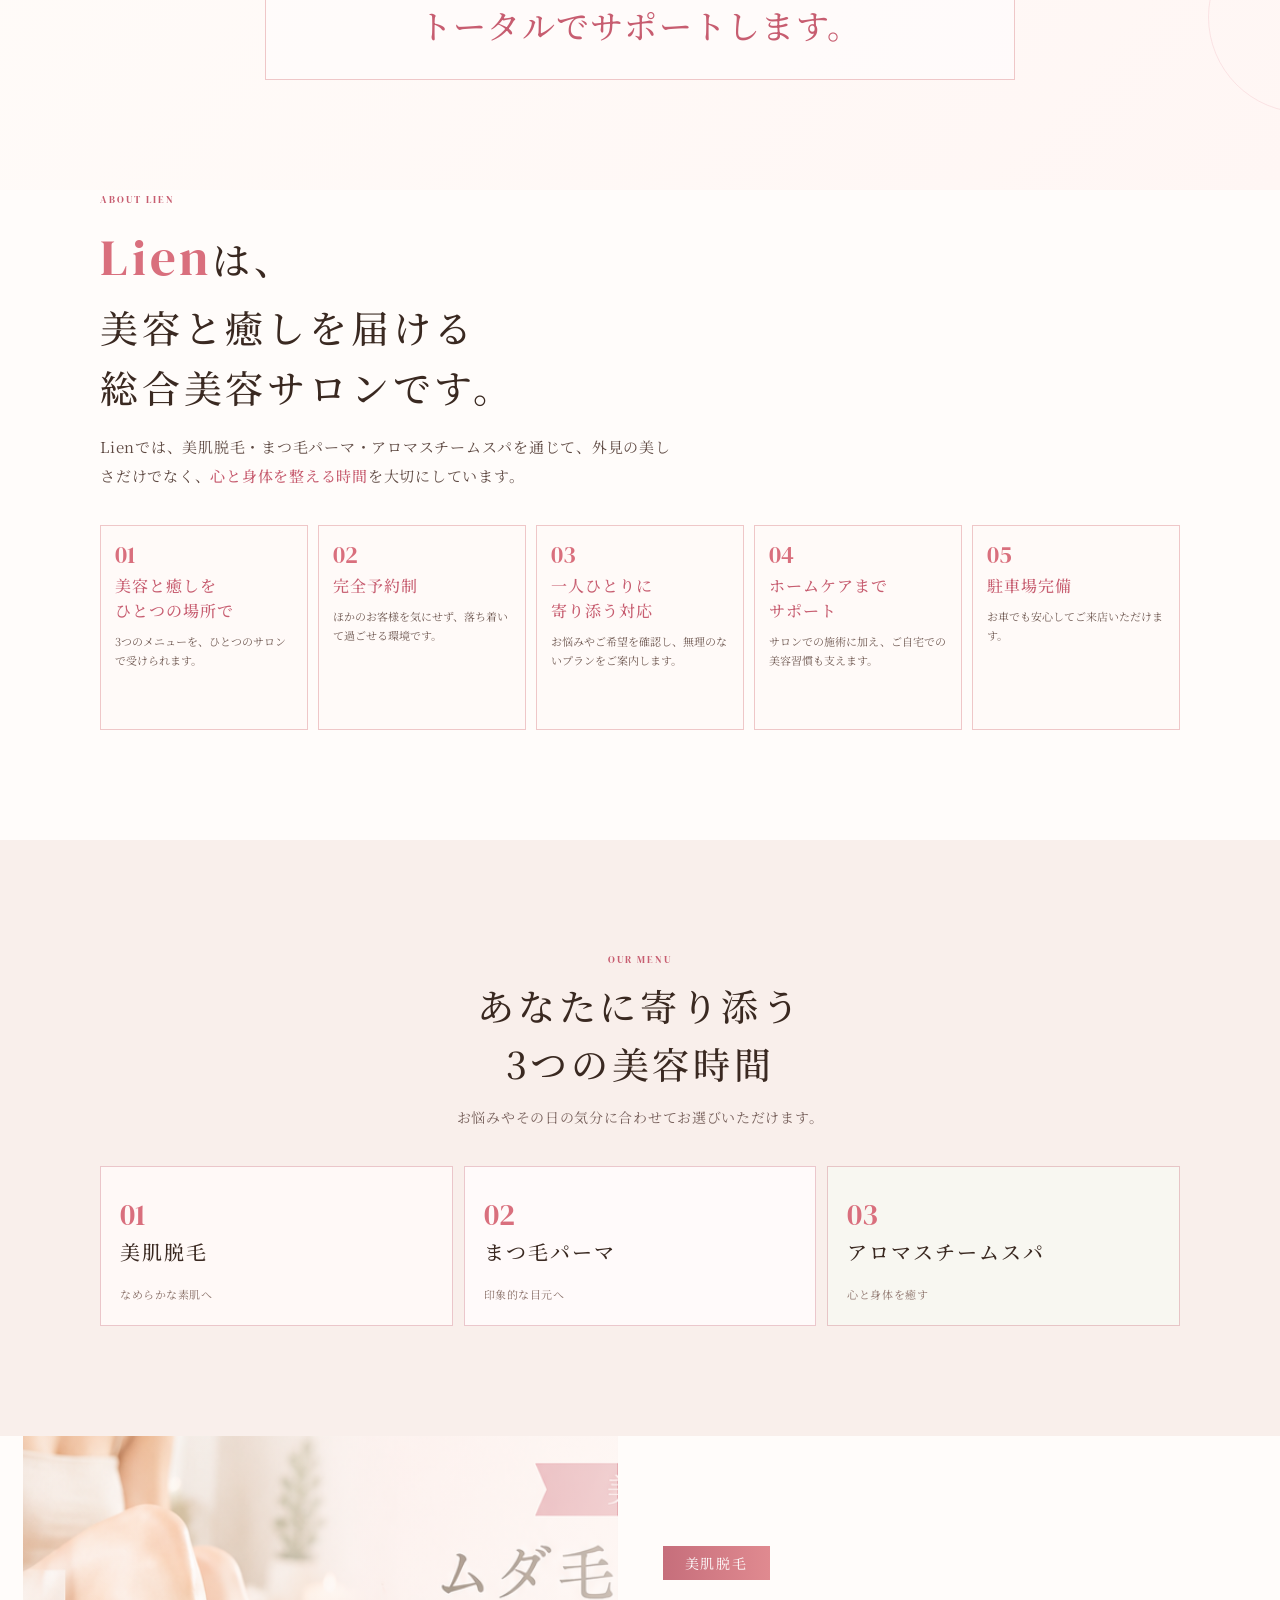
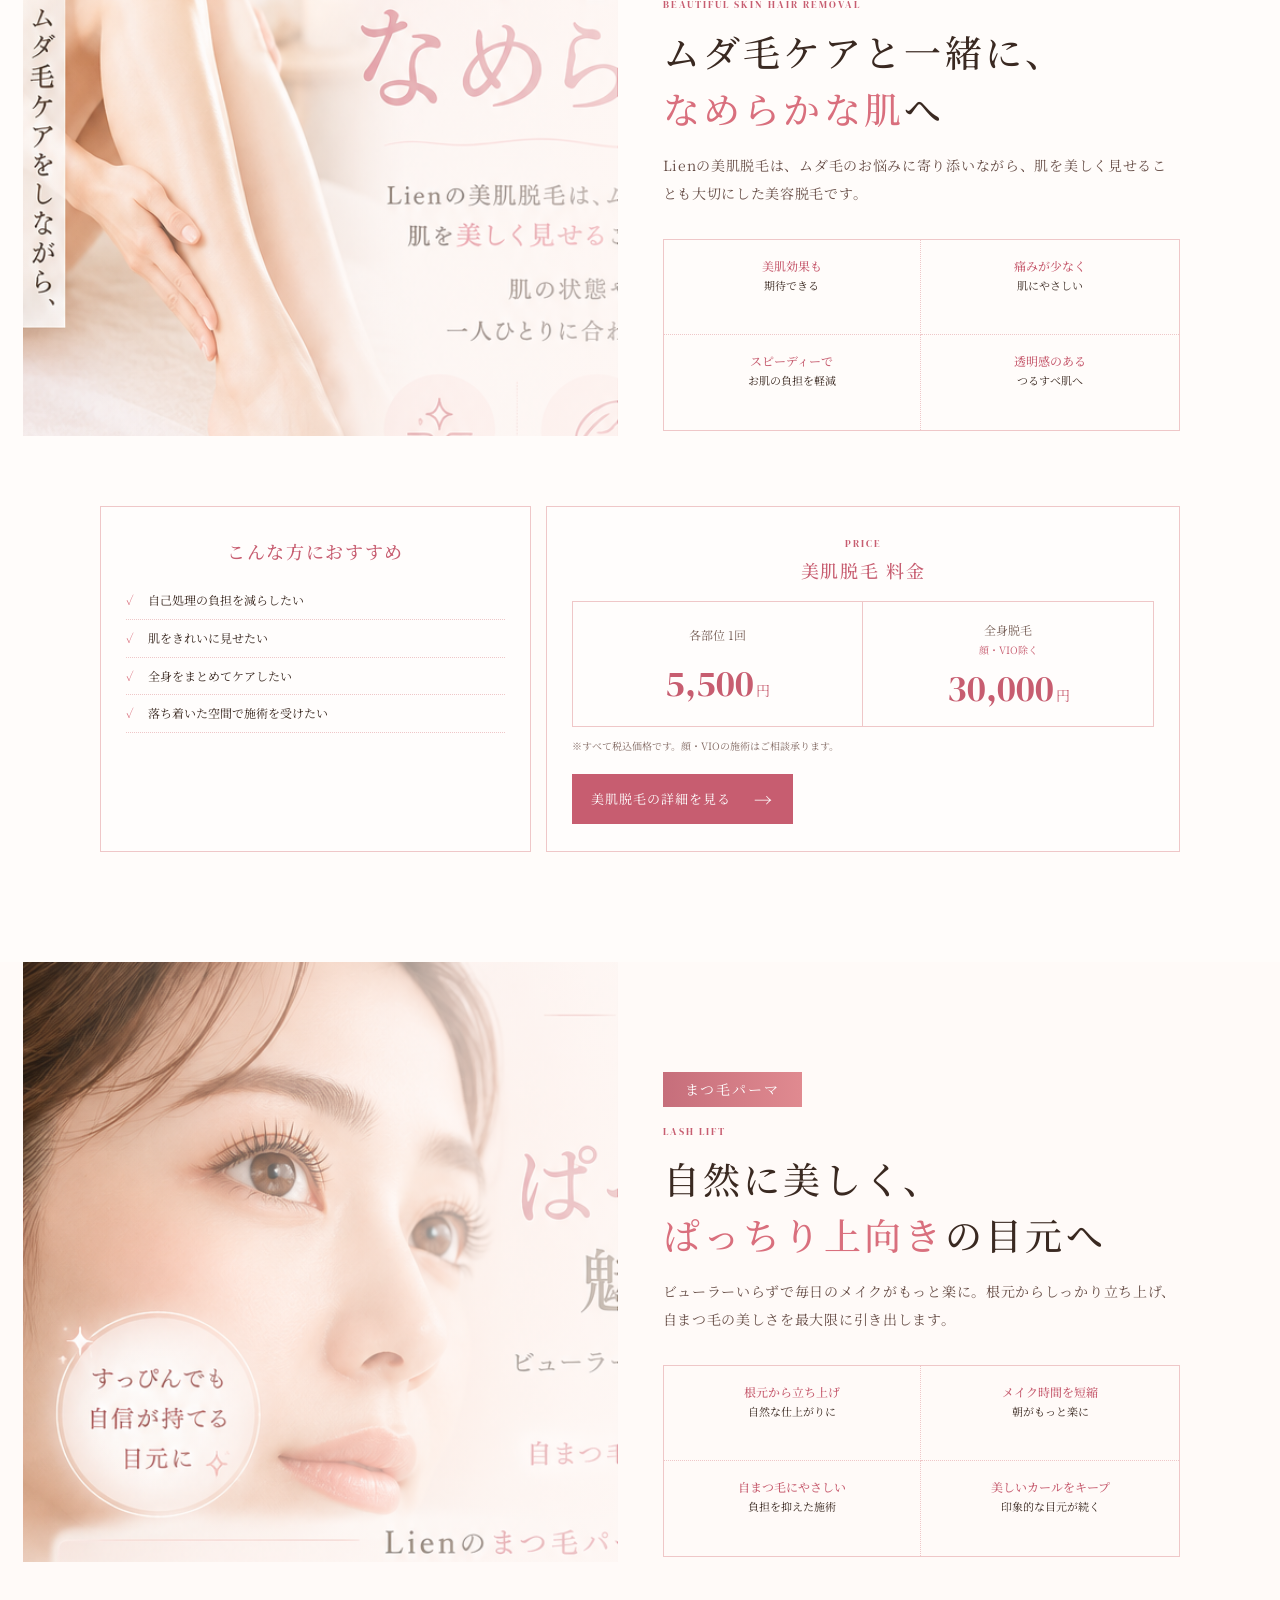
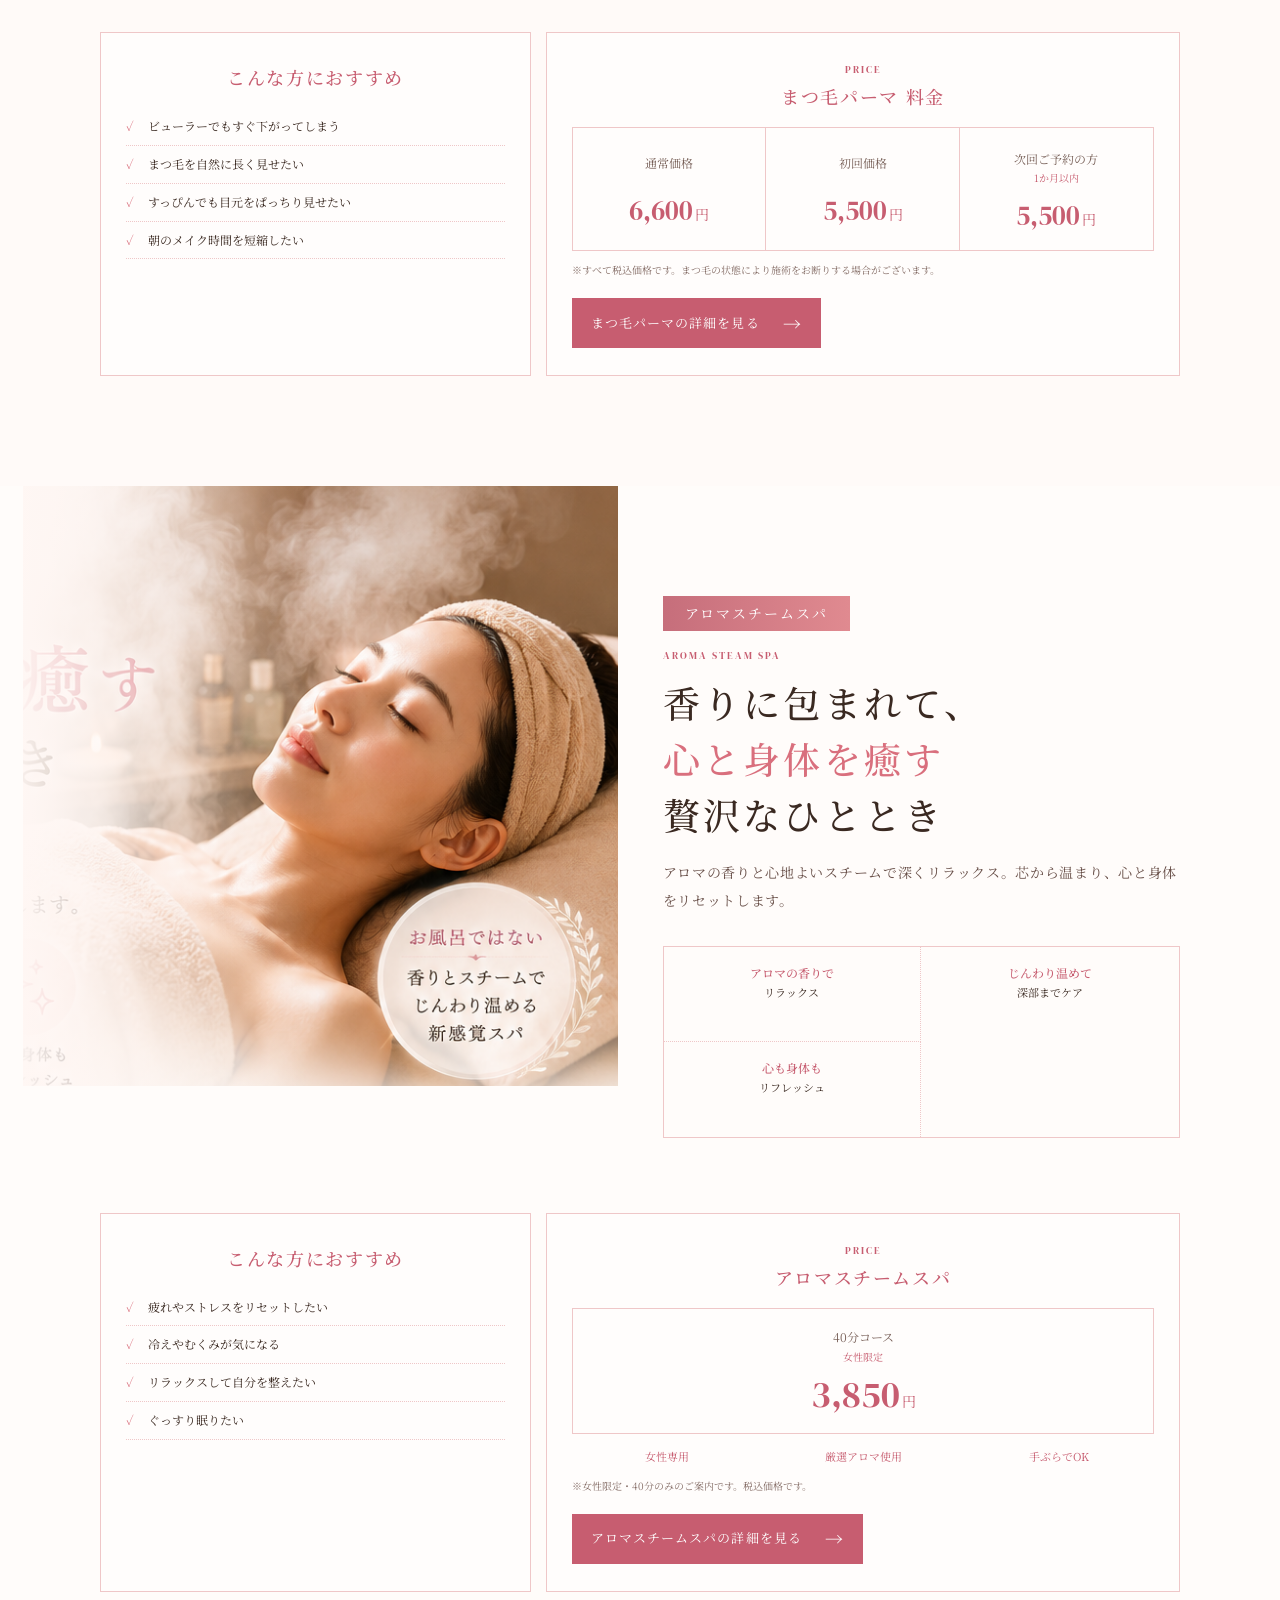
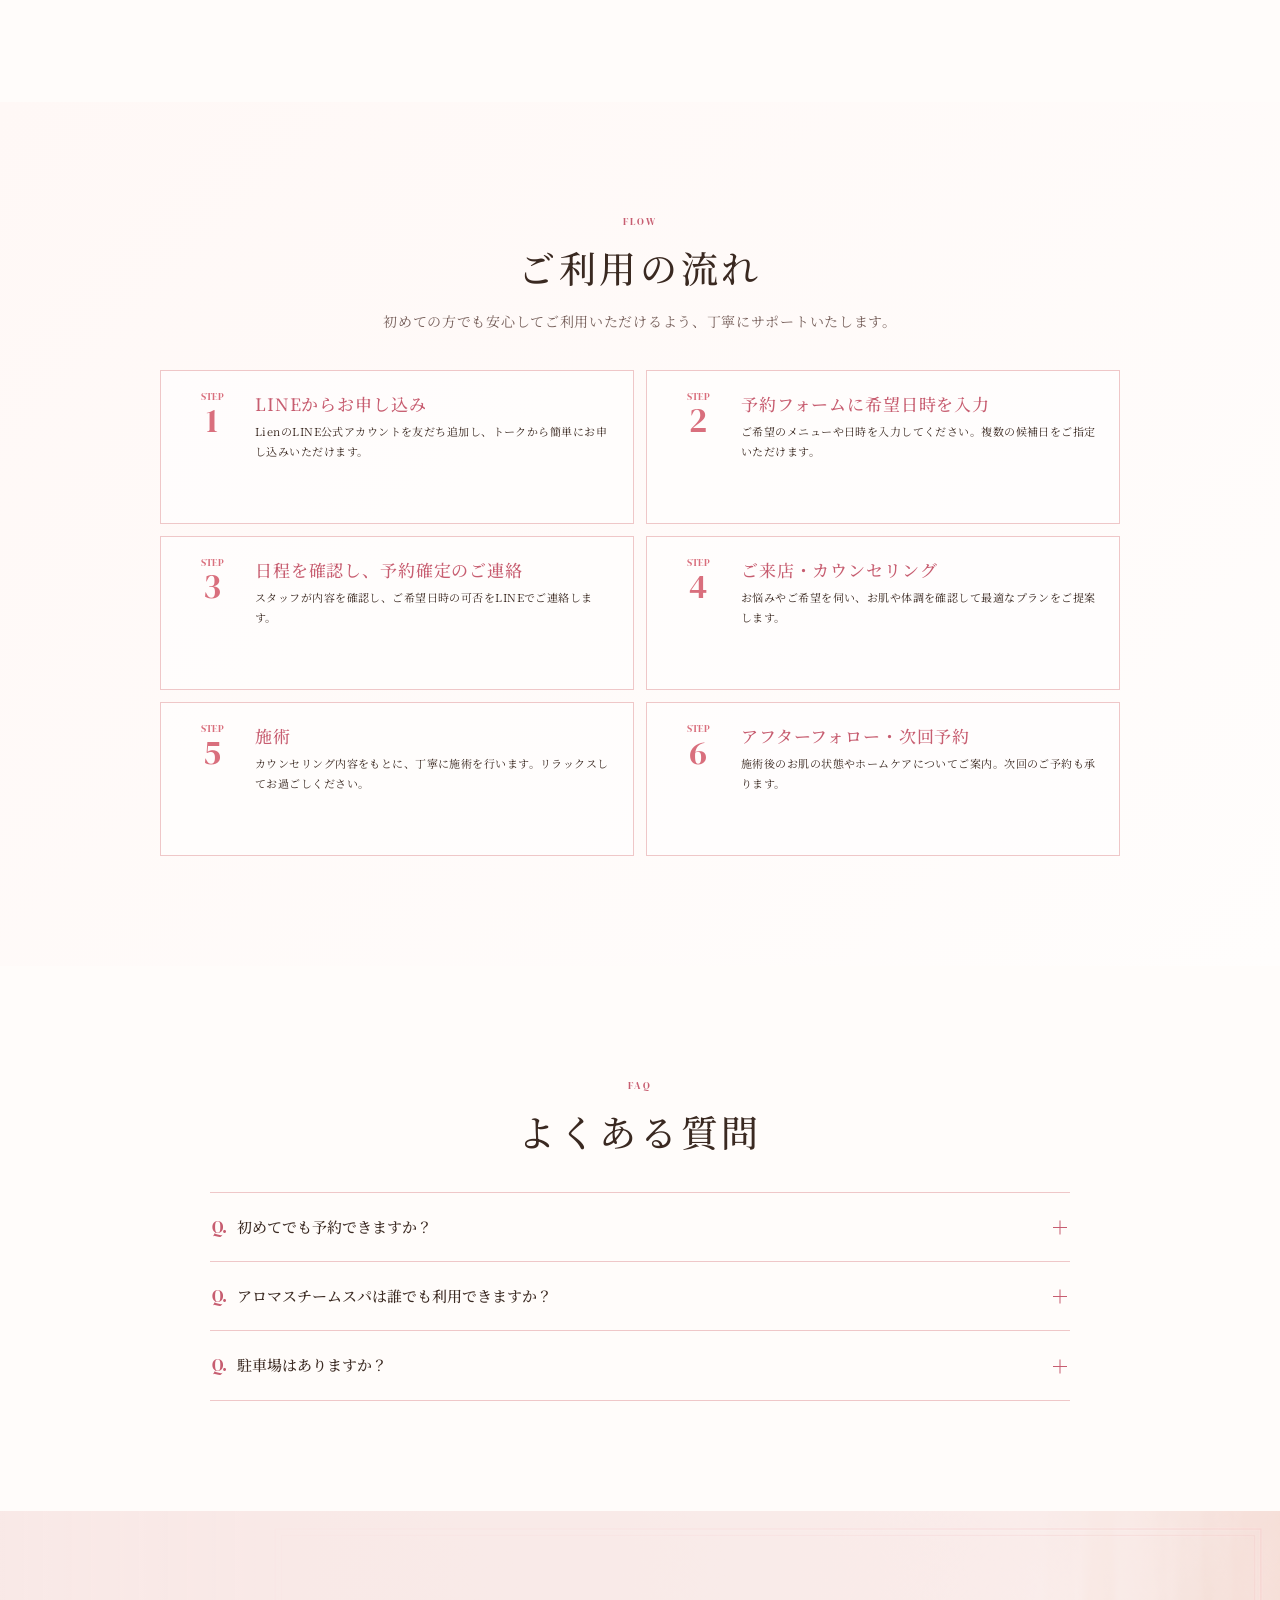
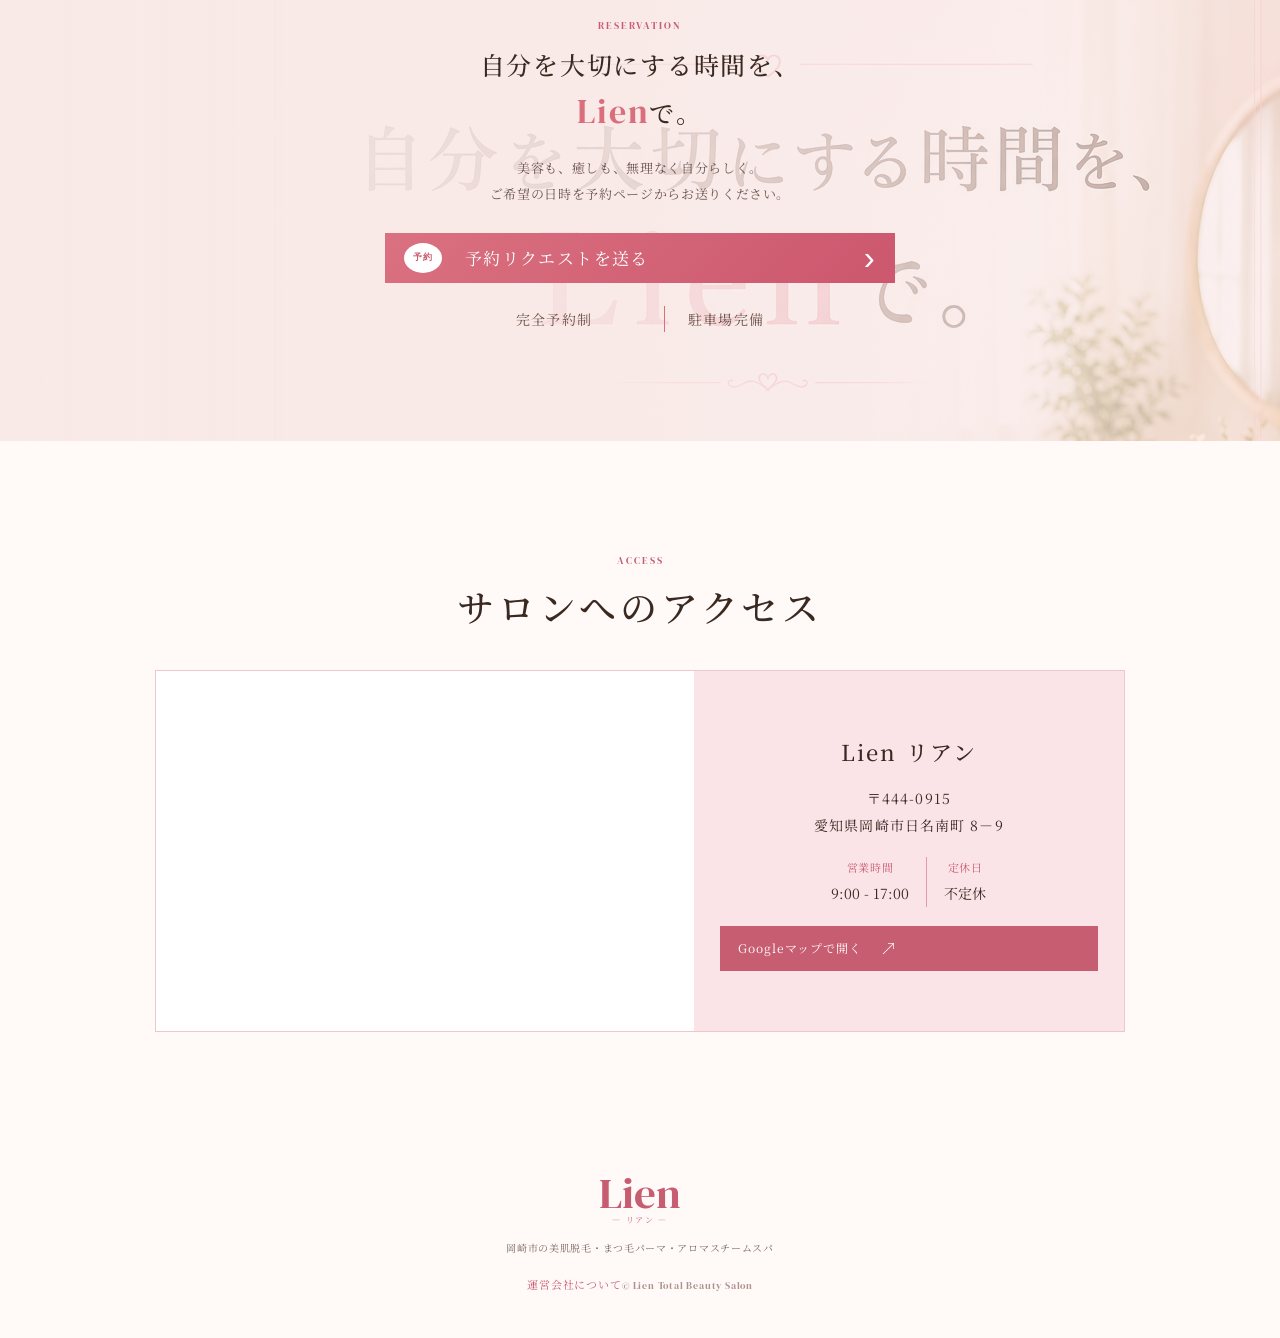
==== commit 79fbc138: "Add files via upload" ====
--- a/index.html
+++ b/index.html
@@ -48,7 +48,7 @@
         <a href="#flow">ご利用の流れ</a>
         <a href="#faq">よくある質問</a>
         <a href="contact.html">お問い合わせ</a>
-        <a href="company/">運営会社について</a>
+        <a href="company.html">運営会社について</a>
         <a class="nav-reserve" href="booking.html">予約する</a>
       </nav>
     </header>
@@ -115,7 +115,7 @@
         <div class="merit-grid reveal"><p><b>美肌効果も</b><br />期待できる</p><p><b>痛みが少なく</b><br />肌にやさしい</p><p><b>スピーディーで</b><br />お肌の負担を軽減</p><p><b>透明感のある</b><br />つるすべ肌へ</p></div>
         <div class="service-bottom">
           <div class="recommend reveal"><h3>こんな方におすすめ</h3><ul><li>自己処理の負担を減らしたい</li><li>肌をきれいに見せたい</li><li>全身をまとめてケアしたい</li><li>落ち着いた空間で施術を受けたい</li></ul></div>
-          <div class="price-panel reveal"><p class="eyebrow">PRICE</p><h3>美肌脱毛 料金</h3><dl><div><dt>各部位 1回</dt><dd>5,500<span>円</span></dd></div><div><dt>全身脱毛<br /><small>顔・VIO除く</small></dt><dd>30,000<span>円</span></dd></div></dl><p class="price-note">※すべて税込価格です。顔・VIOの施術はご相談承ります。</p></div>
+          <div class="price-panel reveal"><p class="eyebrow">PRICE</p><h3>美肌脱毛 料金</h3><dl><div><dt>各部位 1回</dt><dd>5,500<span>円</span></dd></div><div><dt>全身脱毛<br /><small>顔・VIO除く</small></dt><dd>30,000<span>円</span></dd></div></dl><p class="price-note">※すべて税込価格です。顔・VIOの施術はご相談承ります。</p><a class="button button-pink lp-link" style="margin-top:20px;display:inline-flex" href="https://lavand8888.com/LPPage?id=Pe7dd9e9" target="_blank" rel="noopener noreferrer">美肌脱毛の詳細を見る <b>→</b></a></div>
         </div>
       </section>
 
@@ -125,7 +125,7 @@
         <div class="merit-grid reveal"><p><b>根元から立ち上げ</b><br />自然な仕上がりに</p><p><b>メイク時間を短縮</b><br />朝がもっと楽に</p><p><b>自まつ毛にやさしい</b><br />負担を抑えた施術</p><p><b>美しいカールをキープ</b><br />印象的な目元が続く</p></div>
         <div class="service-bottom">
           <div class="recommend reveal"><h3>こんな方におすすめ</h3><ul><li>ビューラーでもすぐ下がってしまう</li><li>まつ毛を自然に長く見せたい</li><li>すっぴんでも目元をぱっちり見せたい</li><li>朝のメイク時間を短縮したい</li></ul></div>
-          <div class="price-panel reveal"><p class="eyebrow">PRICE</p><h3>まつ毛パーマ 料金</h3><dl class="three-prices"><div><dt>通常価格</dt><dd>6,600<span>円</span></dd></div><div><dt>初回価格</dt><dd>5,500<span>円</span></dd></div><div><dt>次回ご予約の方<br /><small>1か月以内</small></dt><dd>5,500<span>円</span></dd></div></dl><p class="price-note">※すべて税込価格です。まつ毛の状態により施術をお断りする場合がございます。</p></div>
+          <div class="price-panel reveal"><p class="eyebrow">PRICE</p><h3>まつ毛パーマ 料金</h3><dl class="three-prices"><div><dt>通常価格</dt><dd>6,600<span>円</span></dd></div><div><dt>初回価格</dt><dd>5,500<span>円</span></dd></div><div><dt>次回ご予約の方<br /><small>1か月以内</small></dt><dd>5,500<span>円</span></dd></div></dl><p class="price-note">※すべて税込価格です。まつ毛の状態により施術をお断りする場合がございます。</p><a class="button button-pink lp-link" style="margin-top:20px;display:inline-flex" href="https://lavand8888.com/LPPage?id=P6007c12" target="_blank" rel="noopener noreferrer">まつ毛パーマの詳細を見る <b>→</b></a></div>
         </div>
       </section>
 
@@ -135,7 +135,7 @@
         <div class="merit-grid reveal"><p><b>アロマの香りで</b><br />リラックス</p><p><b>じんわり温めて</b><br />深部までケア</p><p><b>心も身体も</b><br />リフレッシュ</p></div>
         <div class="service-bottom">
           <div class="recommend reveal"><h3>こんな方におすすめ</h3><ul><li>疲れやストレスをリセットしたい</li><li>冷えやむくみが気になる</li><li>リラックスして自分を整えたい</li><li>ぐっすり眠りたい</li></ul></div>
-          <div class="price-panel reveal"><p class="eyebrow">PRICE</p><h3>アロマスチームスパ</h3><dl><div><dt>40分コース<br /><small>女性限定</small></dt><dd>3,850<span>円</span></dd></div></dl><div class="spa-notes"><span>女性専用</span><span>厳選アロマ使用</span><span>手ぶらでOK</span></div><p class="price-note">※女性限定・40分のみのご案内です。税込価格です。</p></div>
+          <div class="price-panel reveal"><p class="eyebrow">PRICE</p><h3>アロマスチームスパ</h3><dl><div><dt>40分コース<br /><small>女性限定</small></dt><dd>3,850<span>円</span></dd></div></dl><div class="spa-notes"><span>女性専用</span><span>厳選アロマ使用</span><span>手ぶらでOK</span></div><p class="price-note">※女性限定・40分のみのご案内です。税込価格です。</p><a class="button button-pink lp-link" style="margin-top:20px;display:inline-flex" href="https://lavand8888.com/LPPage?id=P136ba24" target="_blank" rel="noopener noreferrer">アロマスチームスパの詳細を見る <b>→</b></a></div>
         </div>
       </section>
 
@@ -180,7 +180,7 @@
         </div>
       </section>
     </main>
-    <footer class="site-footer"><a class="logo" href="#top">Lien<span>— リアン —</span></a><p>岡崎市の美肌脱毛・まつ毛パーマ・アロマスチームスパ</p><a class="footer-company-link" href="company/">運営会社について</a><small>© Lien Total Beauty Salon</small></footer>
+    <footer class="site-footer"><a class="logo" href="#top">Lien<span>— リアン —</span></a><p>岡崎市の美肌脱毛・まつ毛パーマ・アロマスチームスパ</p><a class="footer-company-link" href="company.html">運営会社について</a><small>© Lien Total Beauty Salon</small></footer>
     <a class="mobile-line-cta" href="booking.html"><span>予約</span> 予約する <b>→</b></a>
     <script src="script.js"></script>
   </body>
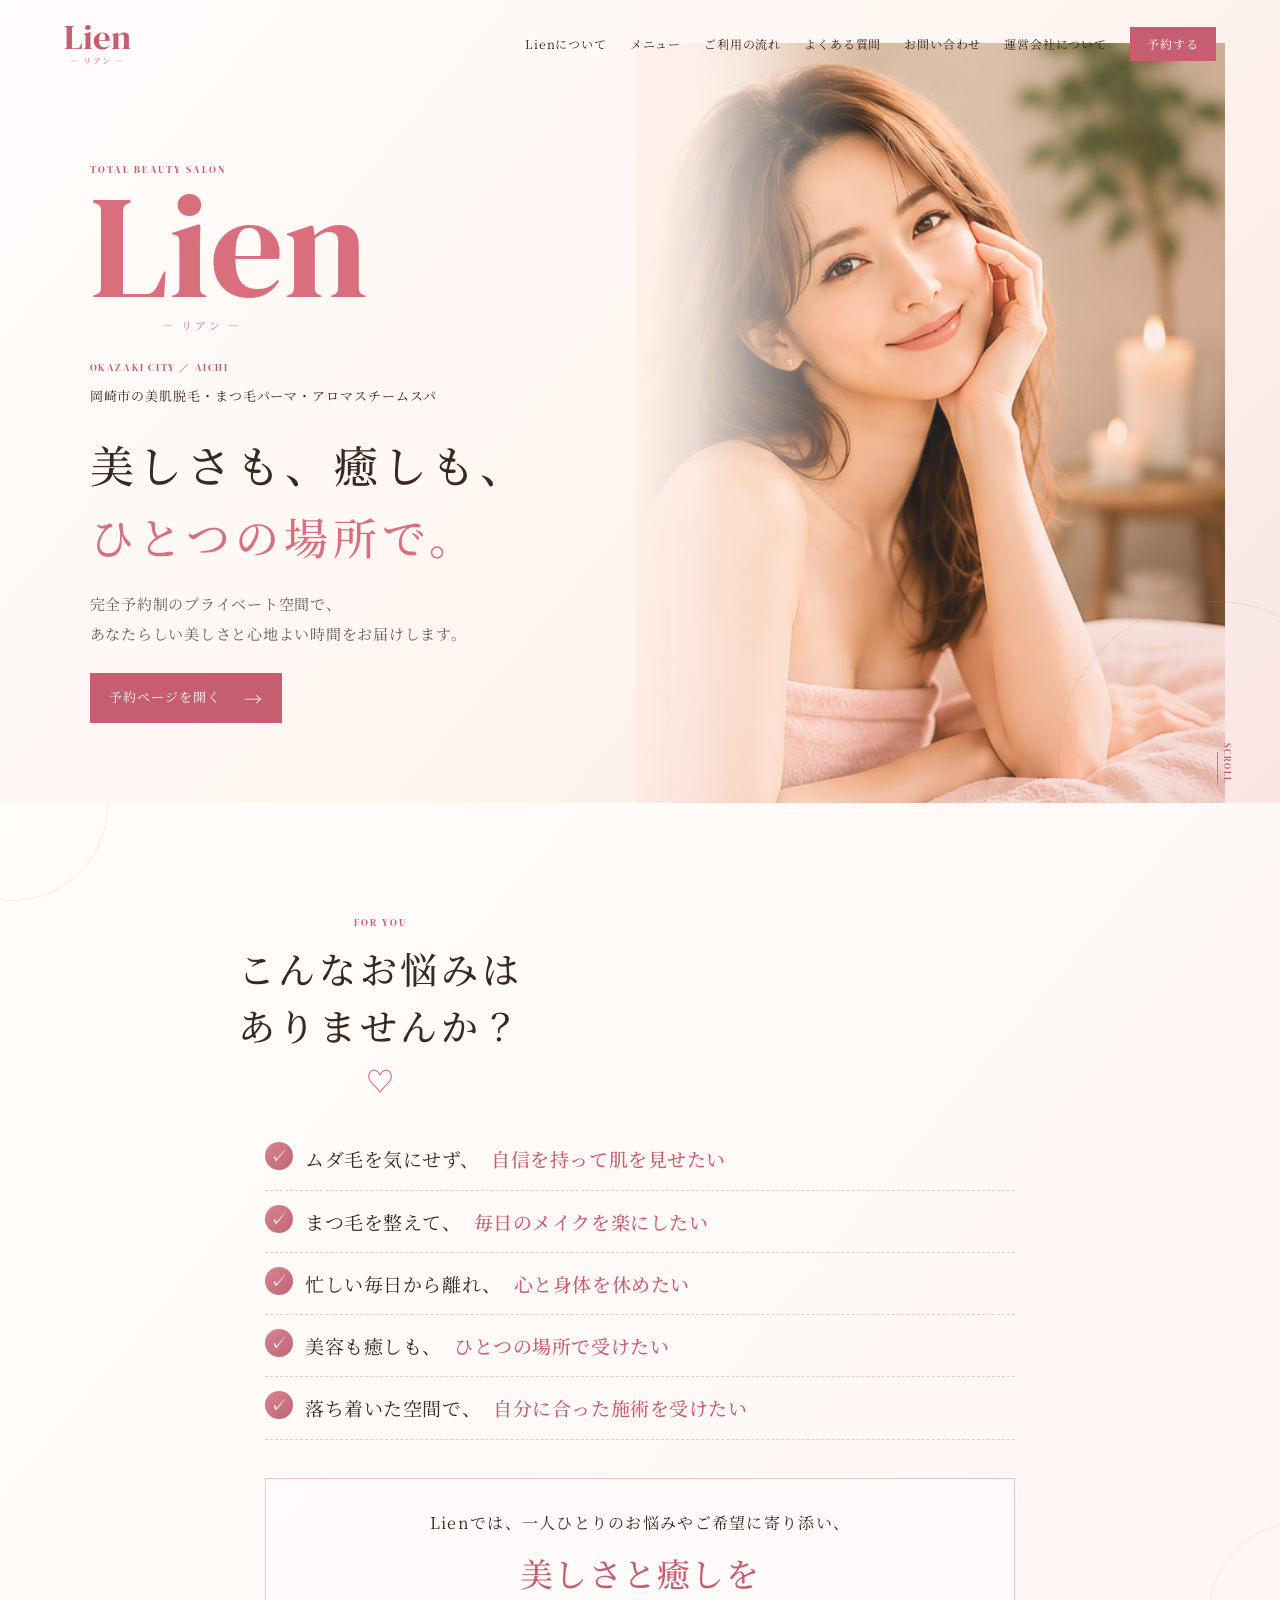
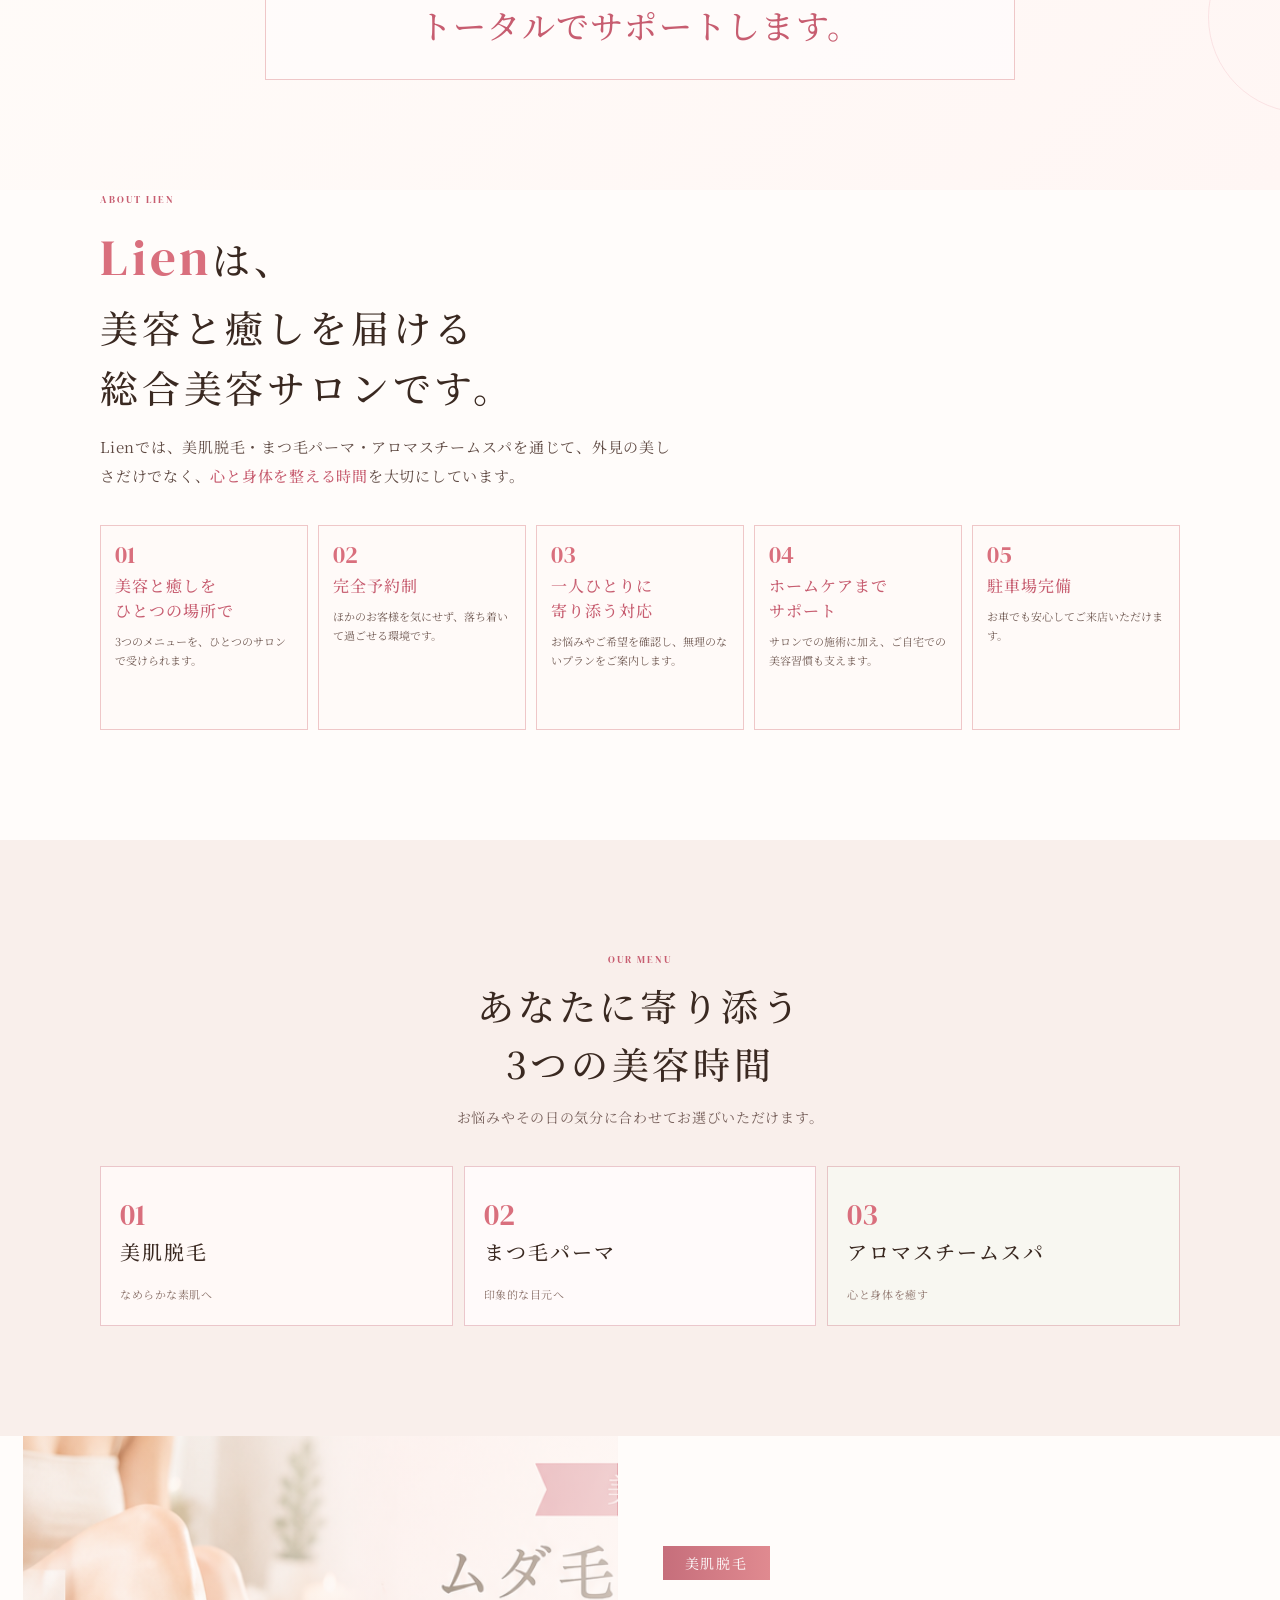
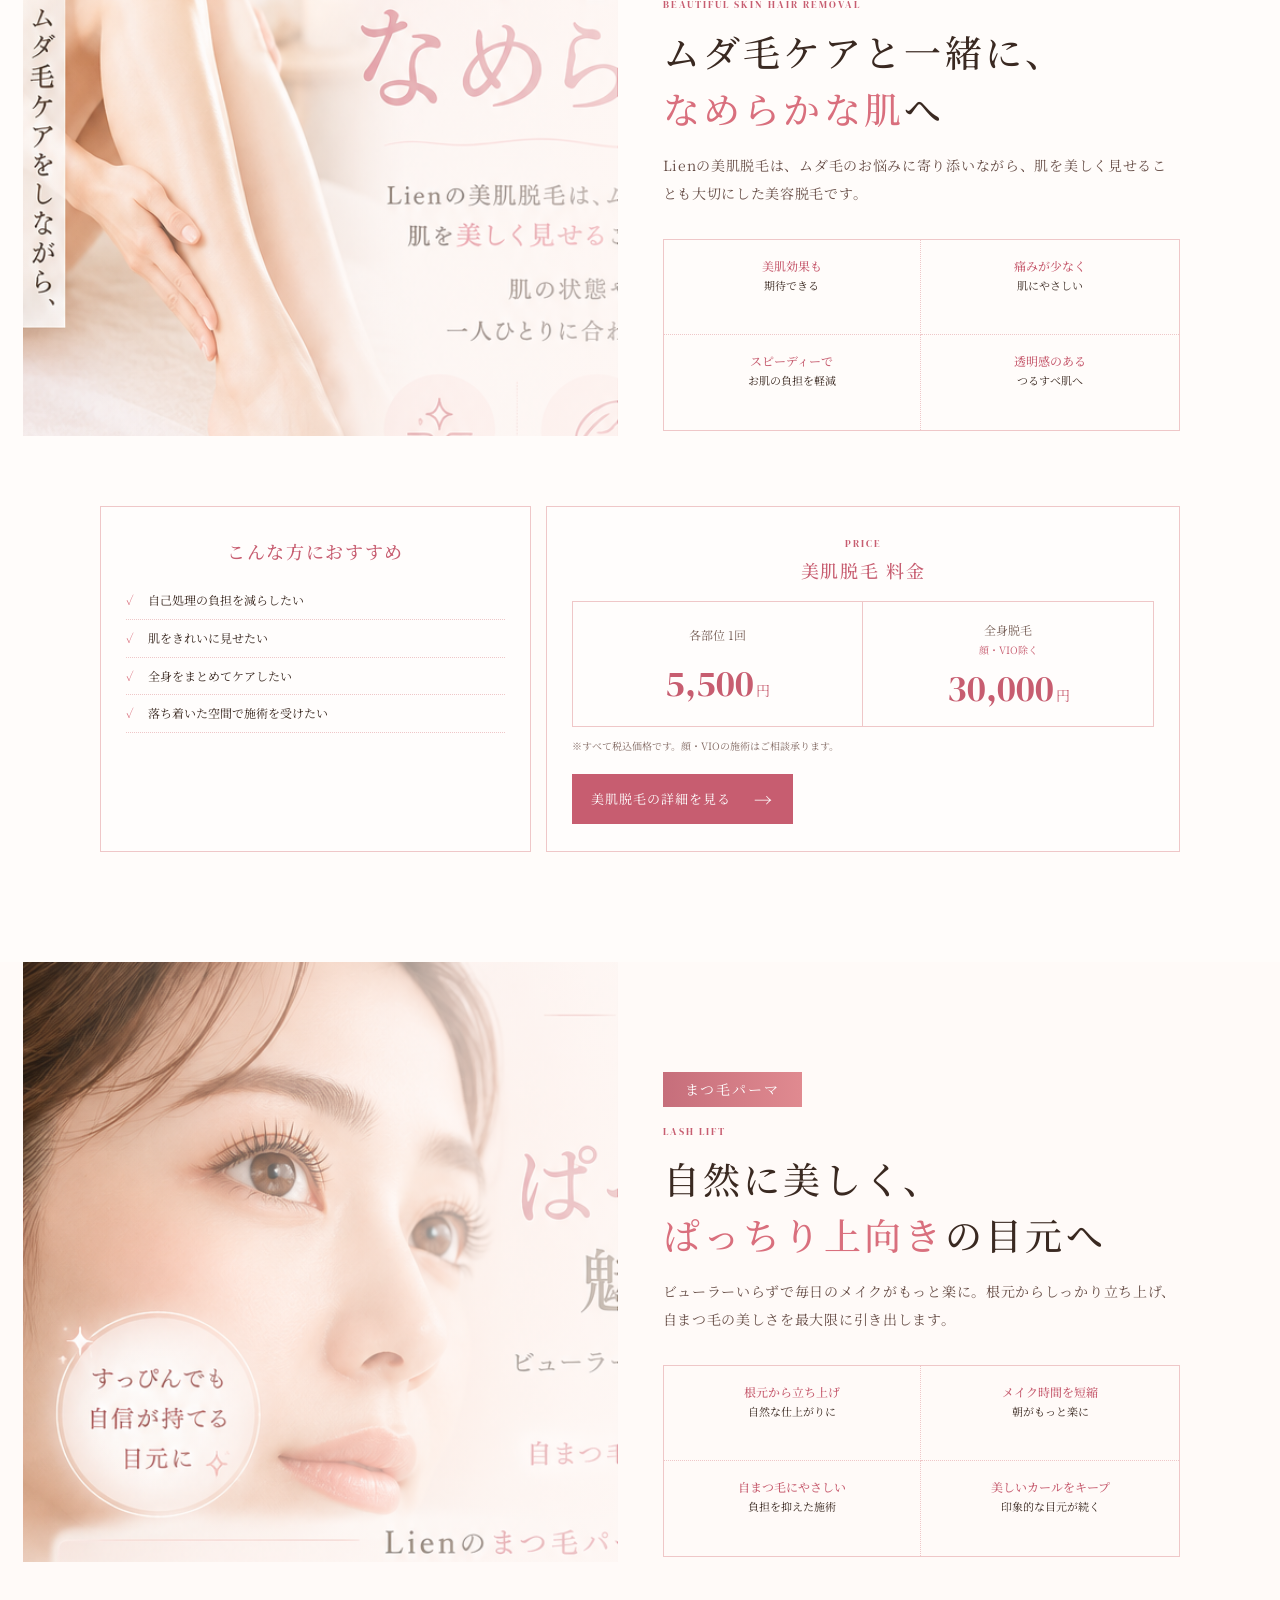
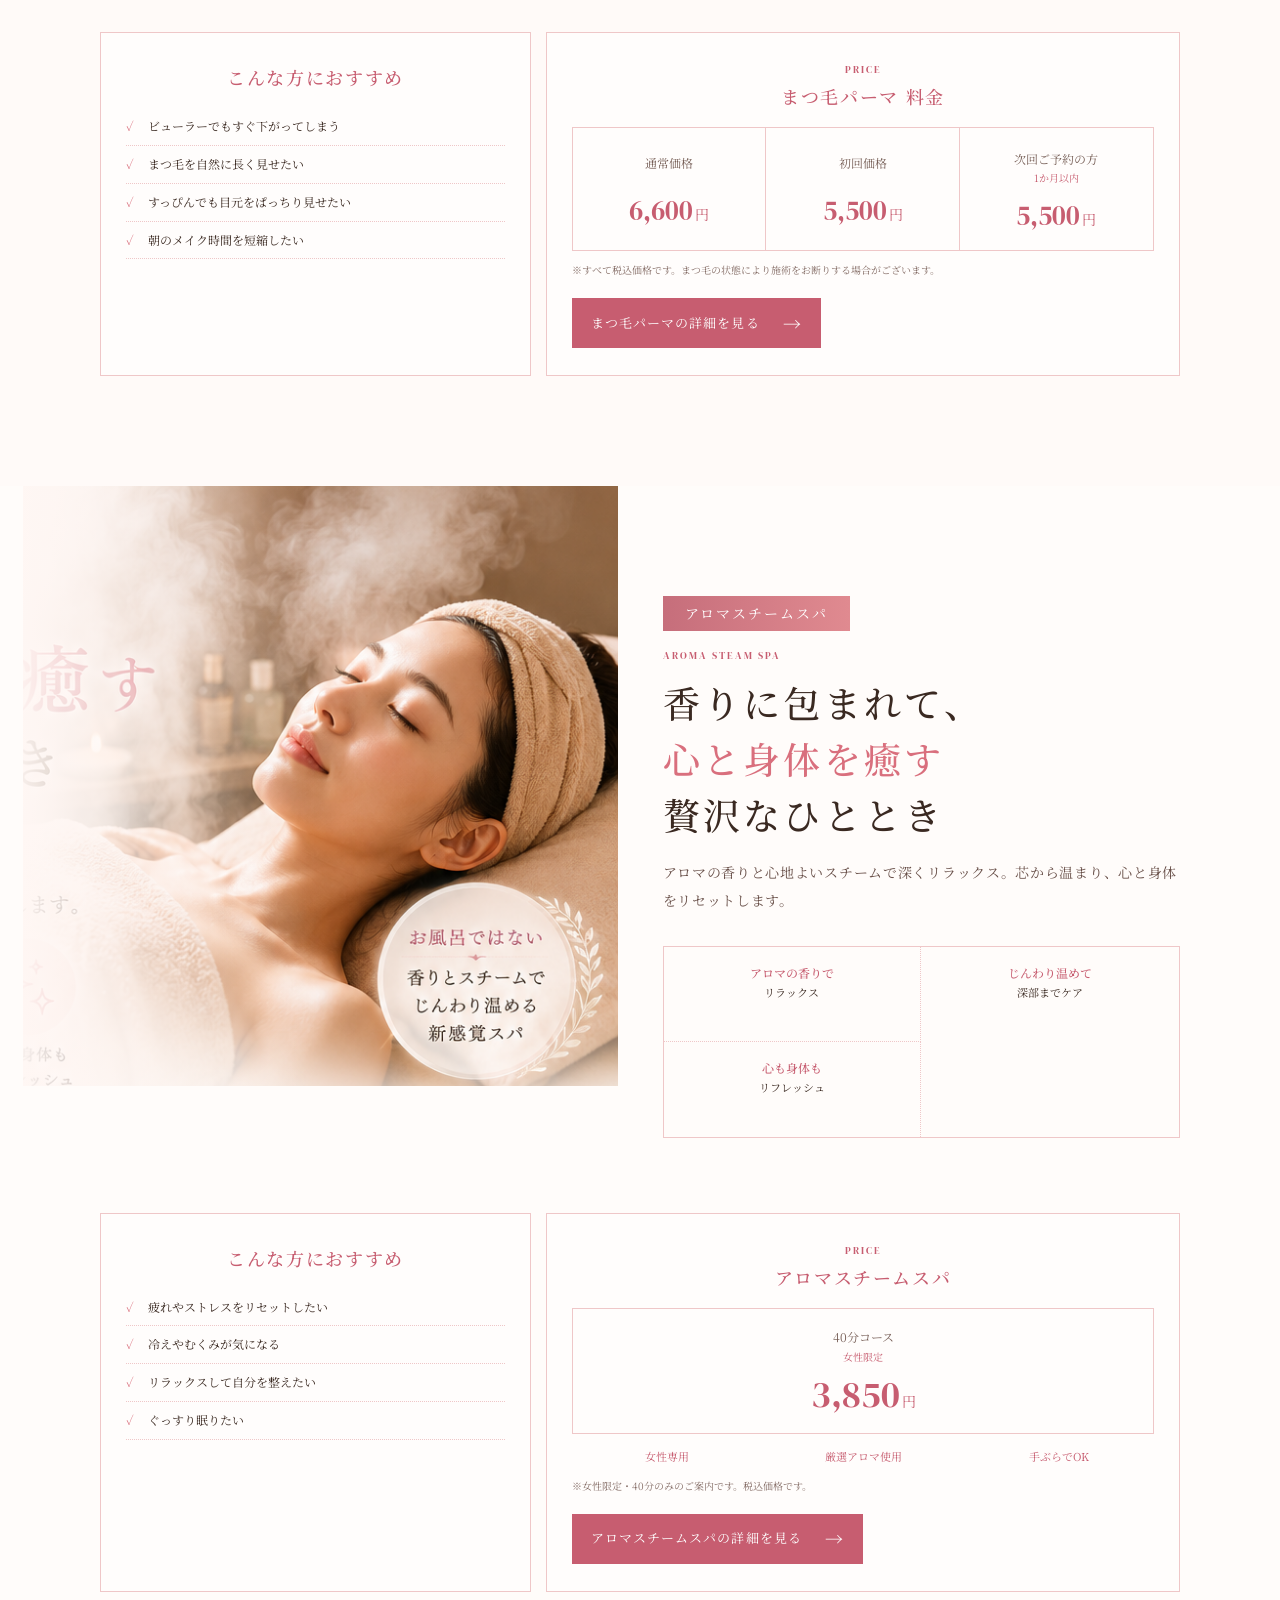
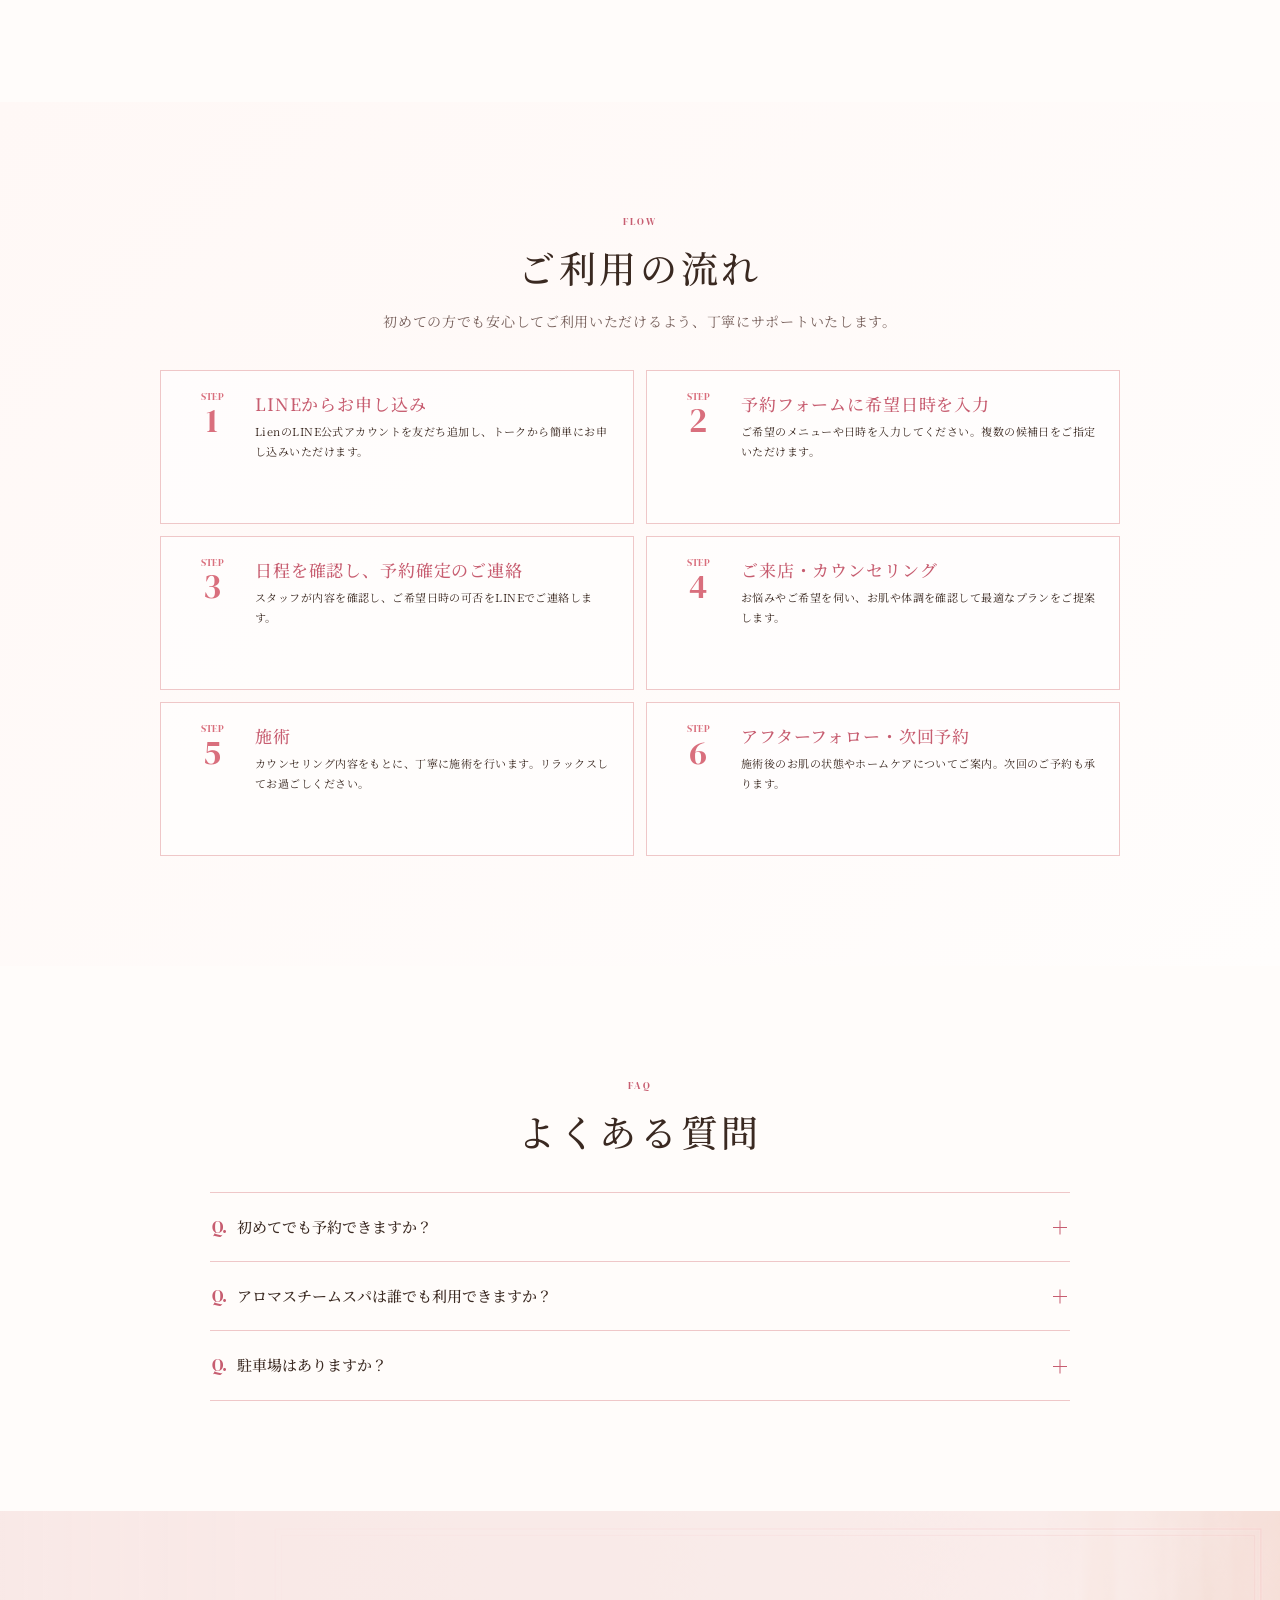
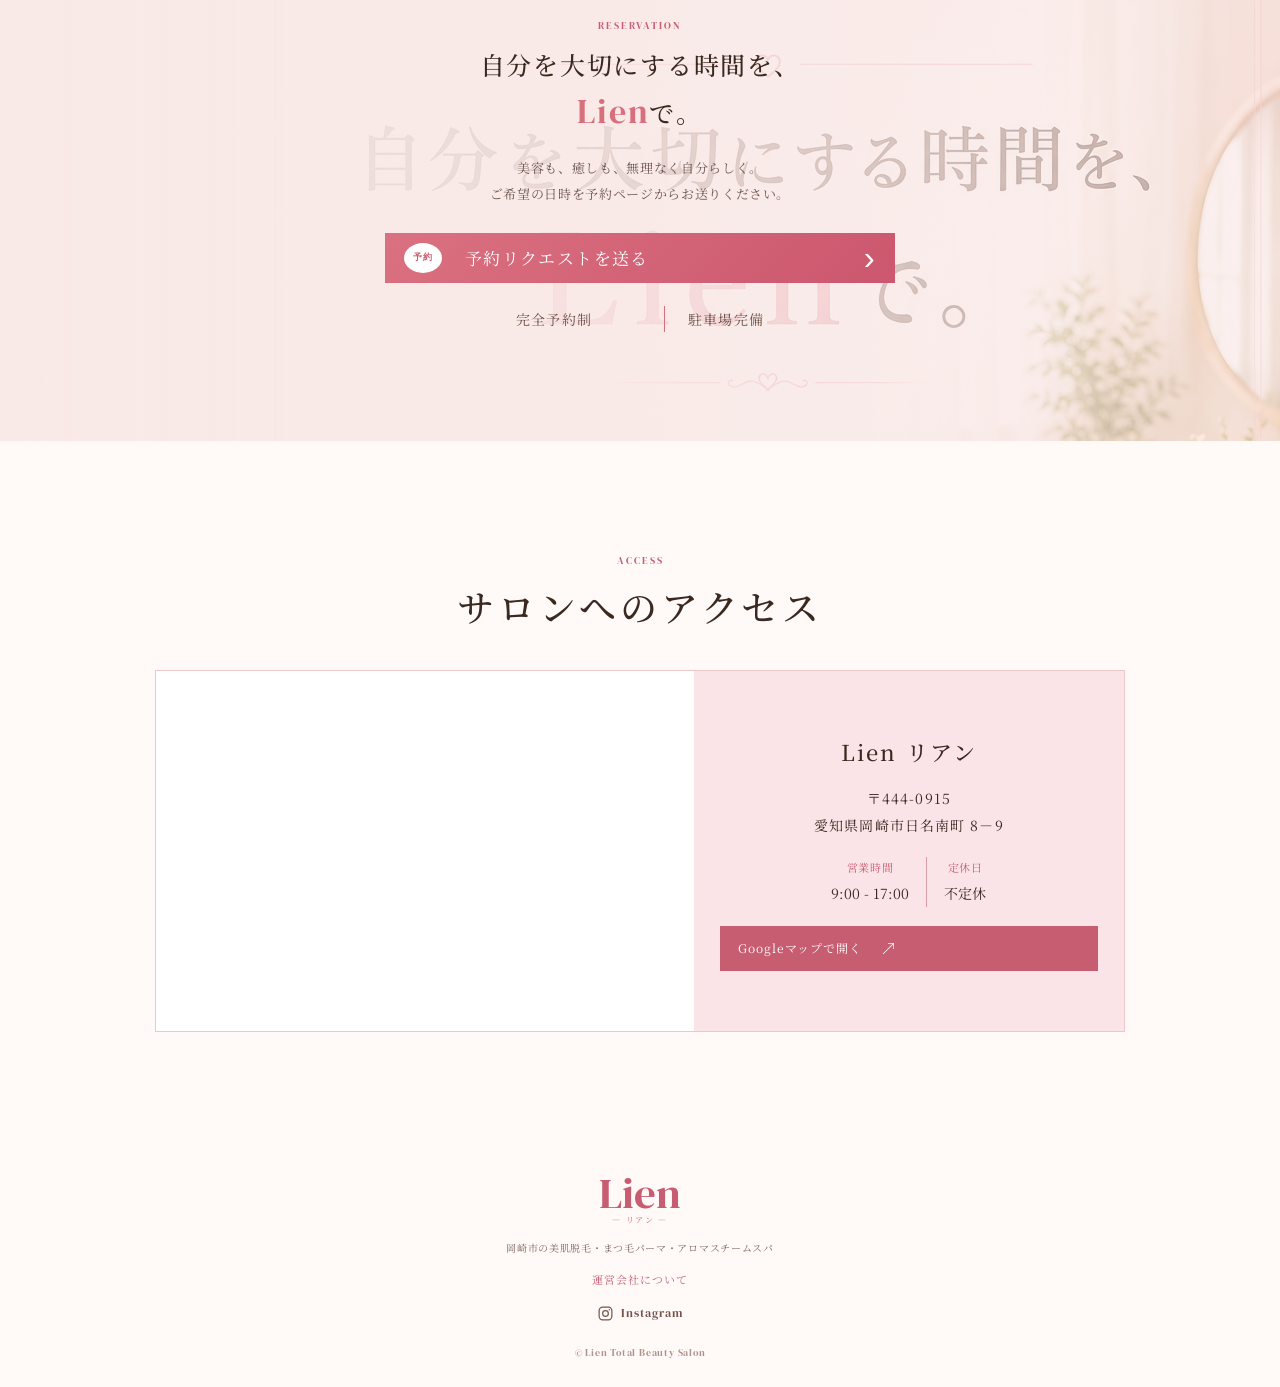
==== commit 6e60f475: "Add files via upload" ====
--- a/index.html
+++ b/index.html
@@ -180,7 +180,7 @@
         </div>
       </section>
     </main>
-    <footer class="site-footer"><a class="logo" href="#top">Lien<span>— リアン —</span></a><p>岡崎市の美肌脱毛・まつ毛パーマ・アロマスチームスパ</p><a class="footer-company-link" href="company.html">運営会社について</a><small>© Lien Total Beauty Salon</small></footer>
+    <footer class="site-footer"><a class="logo" href="#top">Lien<span>— リアン —</span></a><p>岡崎市の美肌脱毛・まつ毛パーマ・アロマスチームスパ</p><a class="footer-company-link" href="company.html">運営会社について</a><a class="footer-instagram" href="https://www.instagram.com/lien_totalbeauty8888/" target="_blank" rel="noopener noreferrer" aria-label="InstagramでLienを開く"><svg aria-hidden="true" viewBox="0 0 24 24" focusable="false"><rect x="3" y="3" width="18" height="18" rx="5"></rect><circle cx="12" cy="12" r="4"></circle><circle class="instagram-dot" cx="17.4" cy="6.7" r="1"></circle></svg><span>Instagram</span></a><small>© Lien Total Beauty Salon</small></footer>
     <a class="mobile-line-cta" href="booking.html"><span>予約</span> 予約する <b>→</b></a>
     <script src="script.js"></script>
   </body>
--- a/styles.css
+++ b/styles.css
@@ -28,7 +28,7 @@
 .faq { background:var(--paper); }.faq .center-heading { margin:auto; }.faq-list { max-width:860px; margin:32px auto 0; border-top:1px solid var(--line); }.faq-item { border-bottom:1px solid var(--line); }.faq-item h3 { margin:0; }.faq-item button { display:flex; width:100%; padding:18px 2px; align-items:center; gap:10px; border:0; background:transparent; cursor:pointer; font-size:13px; font-weight:500; text-align:left; }.faq-item button span,.faq-answer b { color:var(--rose-dark); font-family:var(--display); font-size:17px; font-weight:400; }.faq-item button i { position:relative; width:16px; height:16px; margin-left:auto; flex:0 0 16px; }.faq-item button i::before,.faq-item button i::after { position:absolute; top:8px; left:1px; width:14px; height:1px; background:var(--rose-dark); content:""; transition:transform .25s ease; }.faq-item button i::after { transform:rotate(90deg); }.faq-item.is-open button i::after { transform:rotate(0); }.faq-answer { max-height:0; overflow:hidden; transition:max-height .3s ease; }.faq-answer p { margin:0; padding:0 2px; color:#6f5750; font-size:12px; line-height:1.9; }.faq-item.is-open .faq-answer { max-height:170px; }.faq-item.is-open .faq-answer p { padding-bottom:18px; }
 .reservation { position:relative; min-height:515px; overflow:hidden; background:#f9e9e7; }.reservation-photo { position:absolute; inset:0; opacity:.4; background-image:linear-gradient(90deg,#f9e9e7 0%,rgba(249,233,231,.75) 48%,rgba(249,233,231,.12)),url("assets/reserve.png"); background-repeat:no-repeat; background-size:100% 100%,1024px auto; background-position:0,right top; }.reservation-inner { position:relative; z-index:1; max-width:560px; margin:auto; padding:72px 25px 55px; text-align:center; }.reservation h2 { margin:9px 0 17px; font-size:25px; font-weight:500; letter-spacing:.07em; line-height:1.6; }.reservation h2 span { color:var(--rose); font-family:var(--display); font-size:1.35em; }.reservation-inner>p:not(.eyebrow) { margin:0; color:#6d554e; font-size:13px; letter-spacing:.05em; line-height:2; }.line-button { width:100%; margin-top:26px; color:#fff; background:linear-gradient(135deg,#da7180,#cc576e); font-size:17px; }.line-button span { display:grid; width:38px; height:30px; place-items:center; border-radius:50%; color:var(--rose-dark); background:#fff; font-family:sans-serif; font-size:9px; font-weight:bold; }.line-button b { margin-left:auto; font-family:sans-serif; font-size:33px; font-weight:400; line-height:0; }.reservation-points { display:flex; max-width:320px; margin:23px auto 0; justify-content:space-around; color:#6d5048; font-size:14px; letter-spacing:.08em; }.reservation-points span+span { padding-left:23px; border-left:1px solid var(--rose); }
 .access { background:#fffaf8; }.access .center-heading { margin:auto; }.access-grid { display:grid; max-width:970px; margin:35px auto 0; border:1px solid var(--line); background:#fff; }.map-frame { min-height:280px; }.map-frame iframe { display:block; width:100%; height:100%; min-height:280px; border:0; }.access-info { padding:27px 24px; background:#fbe4e8; text-align:center; }.access-info h3 { margin:0 0 12px; font-size:22px; font-weight:500; letter-spacing:.1em; }.access-info address { font-style:normal; font-size:14px; letter-spacing:.08em; line-height:1.9; }.access-info dl { display:flex; max-width:350px; margin:19px auto; justify-content:center; gap:0; }.access-info dl div { padding:0 17px; }.access-info dl div+div { border-left:1px solid #df9da7; }.access-info dt { color:var(--rose-dark); font-size:11px; letter-spacing:.08em; }.access-info dd { margin:2px 0 0; font-size:14px; white-space:nowrap; }.map-link { display:inline-flex; min-height:45px; padding:0 18px; align-items:center; gap:18px; color:#fff; background:var(--rose-dark); font-size:12px; letter-spacing:.08em; text-decoration:none; transition:transform .25s ease,filter .25s ease; }.map-link:hover { filter:brightness(.96); transform:translateY(-2px); }.map-link span { font-size:17px; }
-.site-footer { padding:35px 20px 25px; background:#fffaf8; text-align:center; }.site-footer .logo { align-items:center; font-size:43px; }.site-footer p { margin:15px 0 12px; color:#7f675f; font-size:10px; letter-spacing:.07em; }.site-footer small { color:#ad918b; font-family:var(--display); font-size:10px; letter-spacing:.08em; }.footer-company-link { display:inline-block; margin:0 0 18px; color:var(--rose-dark); font-size:11px; letter-spacing:.08em; text-decoration:none; }.footer-company-link:hover { text-decoration:underline; text-underline-offset:4px; }
+.site-footer { padding:35px 20px 25px; background:#fffaf8; text-align:center; }.site-footer .logo { align-items:center; font-size:43px; }.site-footer p { margin:15px 0 12px; color:#7f675f; font-size:10px; letter-spacing:.07em; }.site-footer small { display:block; color:#ad918b; font-family:var(--display); font-size:10px; letter-spacing:.08em; }.footer-company-link { display:block; width:max-content; margin:0 auto 12px; color:var(--rose-dark); font-size:11px; letter-spacing:.08em; text-decoration:none; }.footer-company-link:hover { text-decoration:underline; text-underline-offset:4px; }.footer-instagram { display:inline-flex; margin:0 0 18px; align-items:center; gap:7px; color:#76534d; font-family:var(--display); font-size:12px; letter-spacing:.08em; text-decoration:none; transition:color .2s ease,transform .2s ease; }.footer-instagram svg { width:17px; height:17px; fill:none; stroke:currentColor; stroke-width:1.7; }.footer-instagram .instagram-dot { fill:currentColor; stroke:none; }.footer-instagram:hover { color:var(--rose-dark); transform:translateY(-2px); }.footer-instagram:focus-visible { outline:2px solid var(--rose-dark); outline-offset:4px; }
 .mobile-line-cta { position:fixed; z-index:20; right:15px; bottom:15px; display:inline-flex; min-height:49px; padding:0 16px; align-items:center; gap:10px; border-radius:4px; color:#fff; background:linear-gradient(135deg,#6bb95a,#4d9e40); box-shadow:0 7px 20px rgba(49,104,45,.24); font-size:12px; font-weight:500; letter-spacing:.04em; text-decoration:none; transition:transform .25s ease; }.mobile-line-cta:hover { transform:translateY(-2px); }.mobile-line-cta span { display:grid; width:28px; height:23px; place-items:center; border-radius:50%; color:#59a04b; background:#fff; font-family:Arial,sans-serif; font-size:8px; font-weight:700; }.mobile-line-cta b { font-size:17px; font-weight:400; }
 .reveal { opacity:0; transform:translateY(22px); transition:opacity .65s ease,transform .65s cubic-bezier(.2,.65,.3,1); }.reveal.is-visible { opacity:1; transform:translateY(0); }
 @media (min-width:760px) { .site-header { padding:24px max(5vw,calc((100% - 1160px)/2)); }.site-header.is-scrolled { padding:14px max(5vw,calc((100% - 1160px)/2)); }.nav-toggle { display:none; }.site-nav { position:static; display:flex; width:auto; padding:0; flex-direction:row; align-items:center; gap:23px; box-shadow:none; opacity:1; pointer-events:auto; transform:none; background:transparent; }.site-nav a { font-size:12px; }.site-nav .nav-reserve { display:inline-grid; min-width:86px; height:34px; margin:0; }.hero { min-height:760px; padding:160px max(7vw,calc((100% - 1110px)/2)) 80px; }.hero-photo { right:max(-10px,calc((100% - 1170px)/2)); width:min(46vw,600px); height:760px; opacity:.88; background-size:100% 100%,1024px auto; background-position:0,right top; }.hero-content { max-width:540px; }.hero-logo { font-size:146px; }.hero-kana { margin-left:72px; }.hero-sub { font-size:13px; } h1 { font-size:44px; }.hero-text { font-size:15px; }.hero-scroll { right:max(34px,calc((100% - 1190px)/2)); }.section { padding:110px max(6vw,calc((100% - 1080px)/2)); }.center-heading h2 { font-size:37px; }.center-heading>p:last-child { font-size:14px; }.concern-list li { font-size:19px; }.support-message p { font-size:16px; }.support-message strong { font-size:33px; }.about { padding-top:0; }.about-photo { height:360px; margin:0 max(-6vw,calc((1080px - 100vw)/2)) 60px; }.about-copy h2 { font-size:38px; }.about-copy>p:last-child { font-size:15px; }.about-grid { grid-template-columns:repeat(5,1fr); gap:10px; }.about-card,.about-card:last-child { grid-column:auto; min-height:205px; }.menu-cards { grid-template-columns:repeat(3,1fr); }.menu-card { min-height:160px; grid-template-columns:1fr; grid-template-rows:38px 1fr 25px; }.menu-card span { grid-row:auto; }.menu-card strong { align-self:center; font-size:20px; }.service-detail { display:grid; padding-top:110px; grid-template-columns:minmax(0,1fr) minmax(0,1fr); column-gap:45px; }.service-detail .service-visual { grid-row:1 / span 2; height:600px; margin:-110px 0 -110px max(-6vw,calc((1080px - 100vw)/2)); }.service-heading h2 { font-size:37px; }.service-heading>p:last-child { font-size:14px; }.merit-grid { margin:32px 0 0; }.service-bottom { grid-column:1/-1; margin-top:75px; grid-template-columns:.85fr 1.25fr; }.recommend,.price-panel { padding:27px 25px; }.flow-list { grid-template-columns:1fr 1fr; gap:12px; }.flow-list li { min-height:154px; padding:20px; grid-template-columns:62px 1fr; }.flow-list h3 { font-size:17px; }.reservation { min-height:530px; }.reservation-inner { padding-top:105px; }.line-button { max-width:550px; }.faq-item button { font-size:15px; }.faq-answer p { font-size:13px; }.mobile-line-cta { display:none; } }
